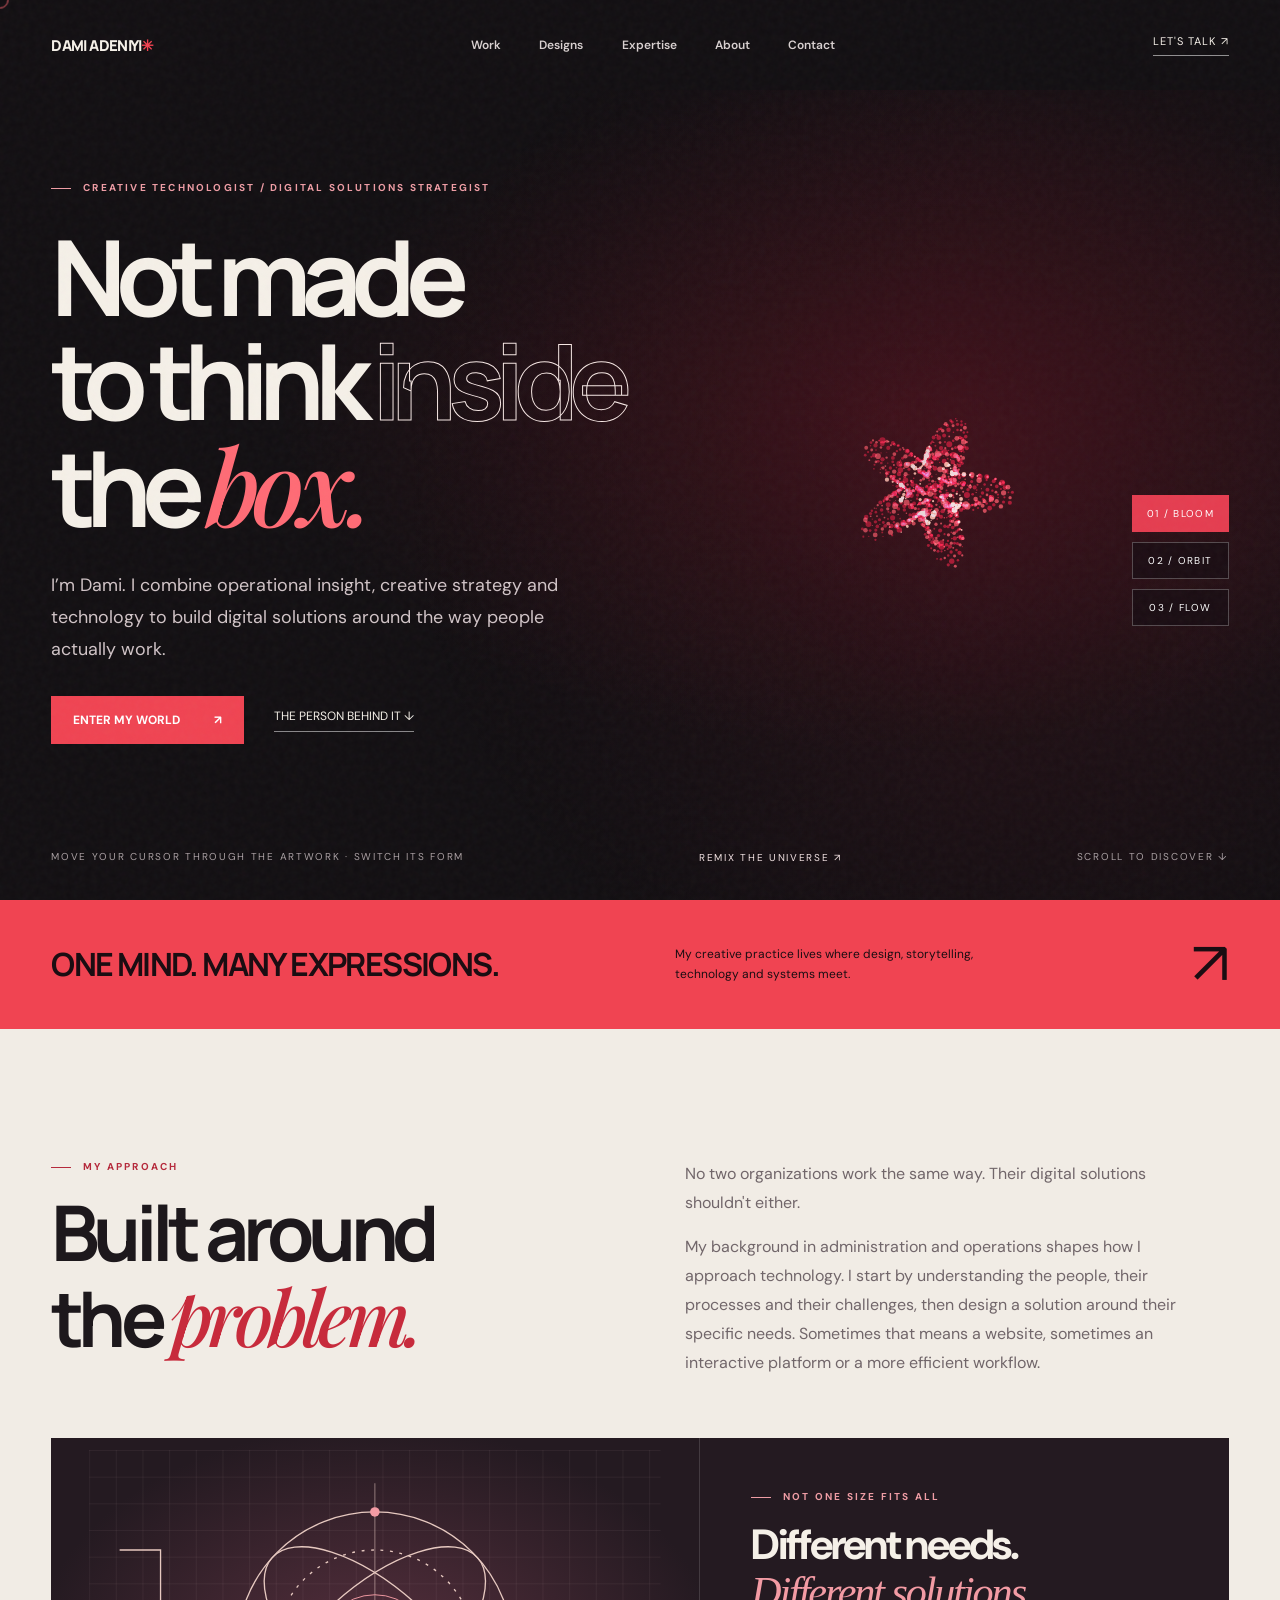
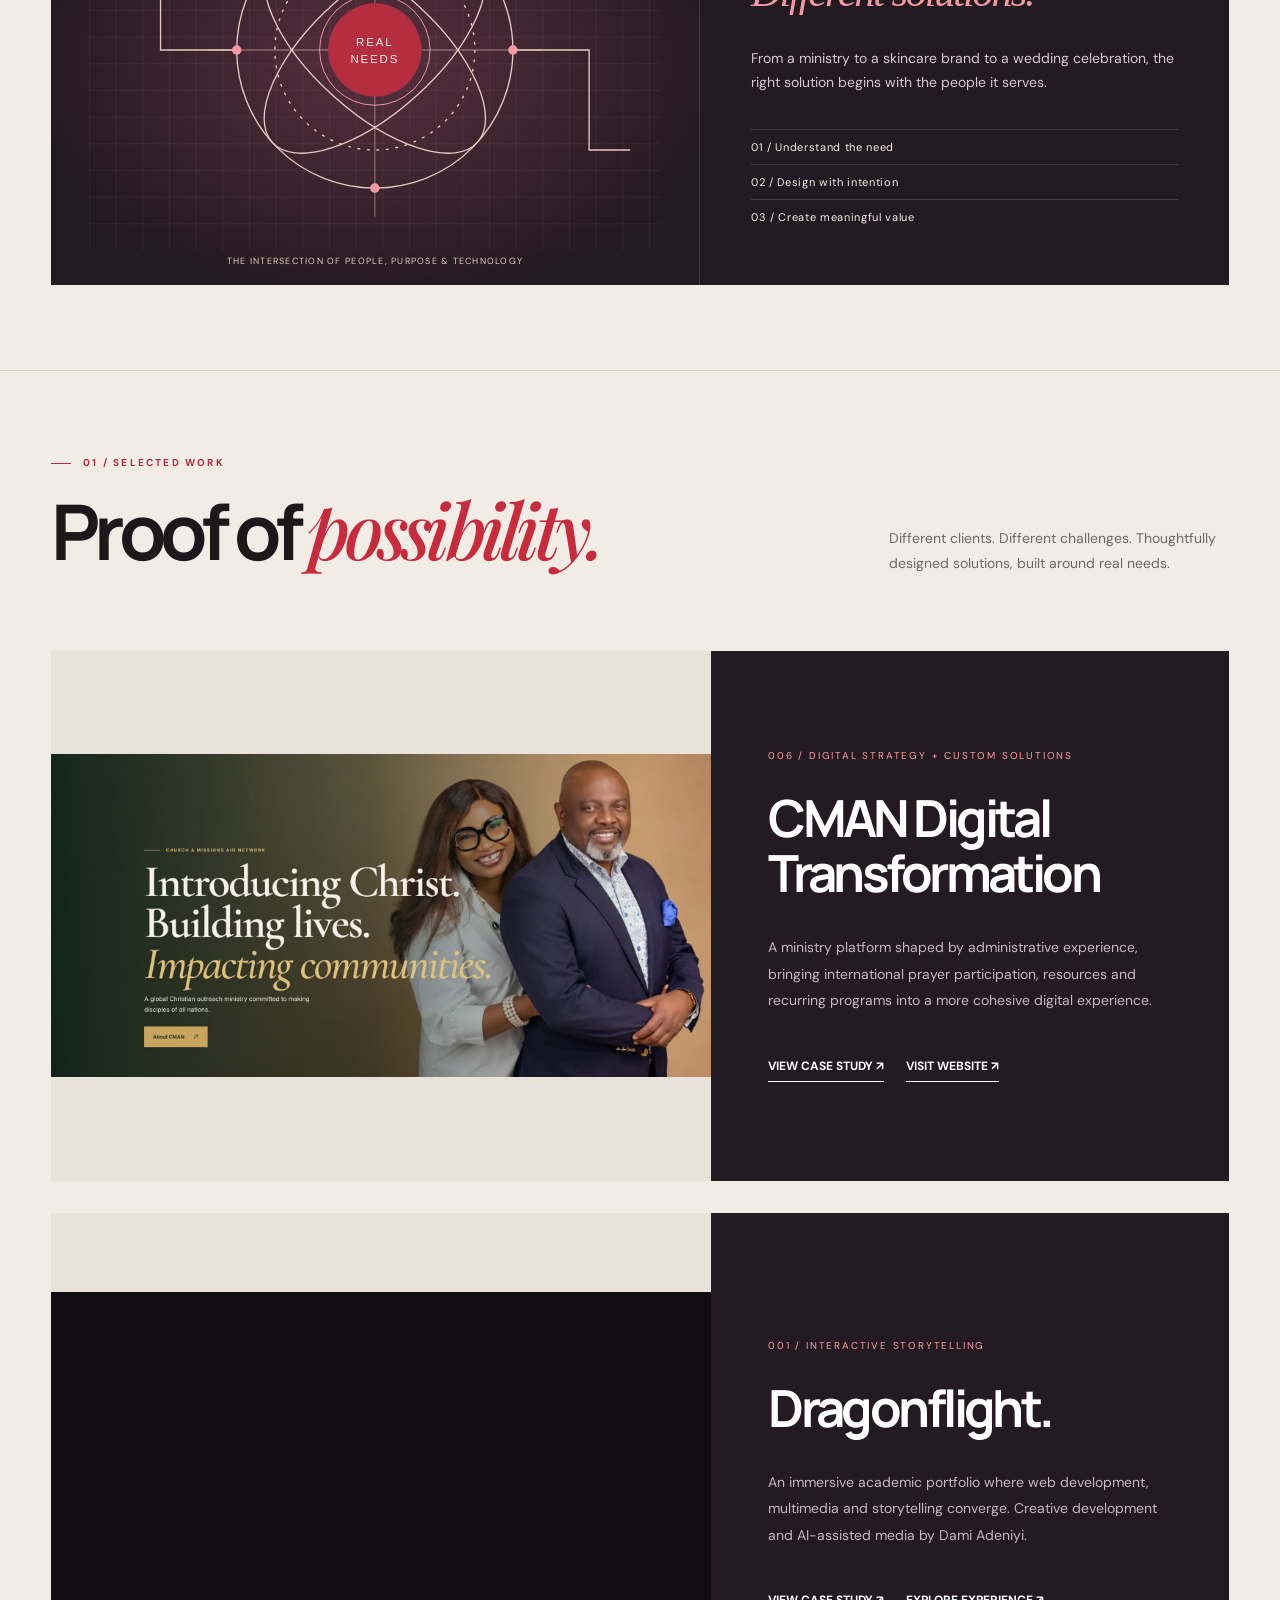
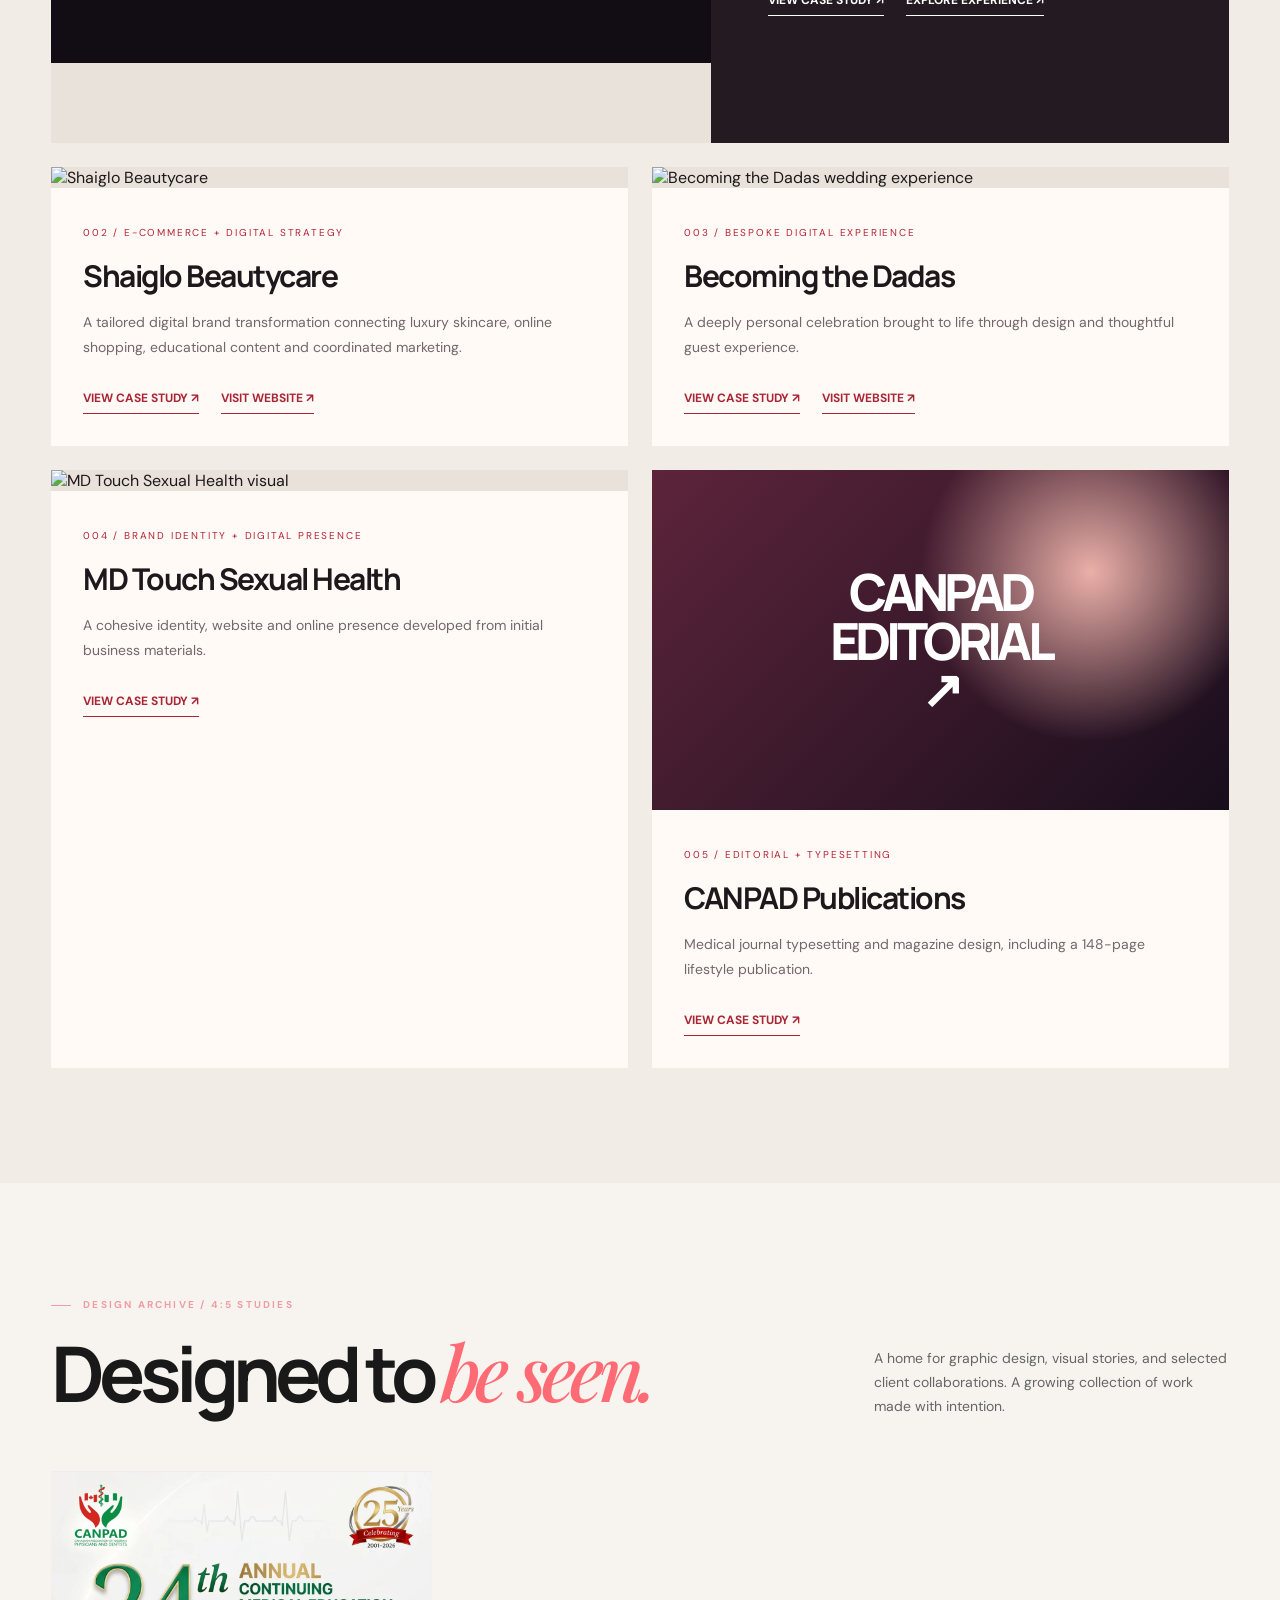
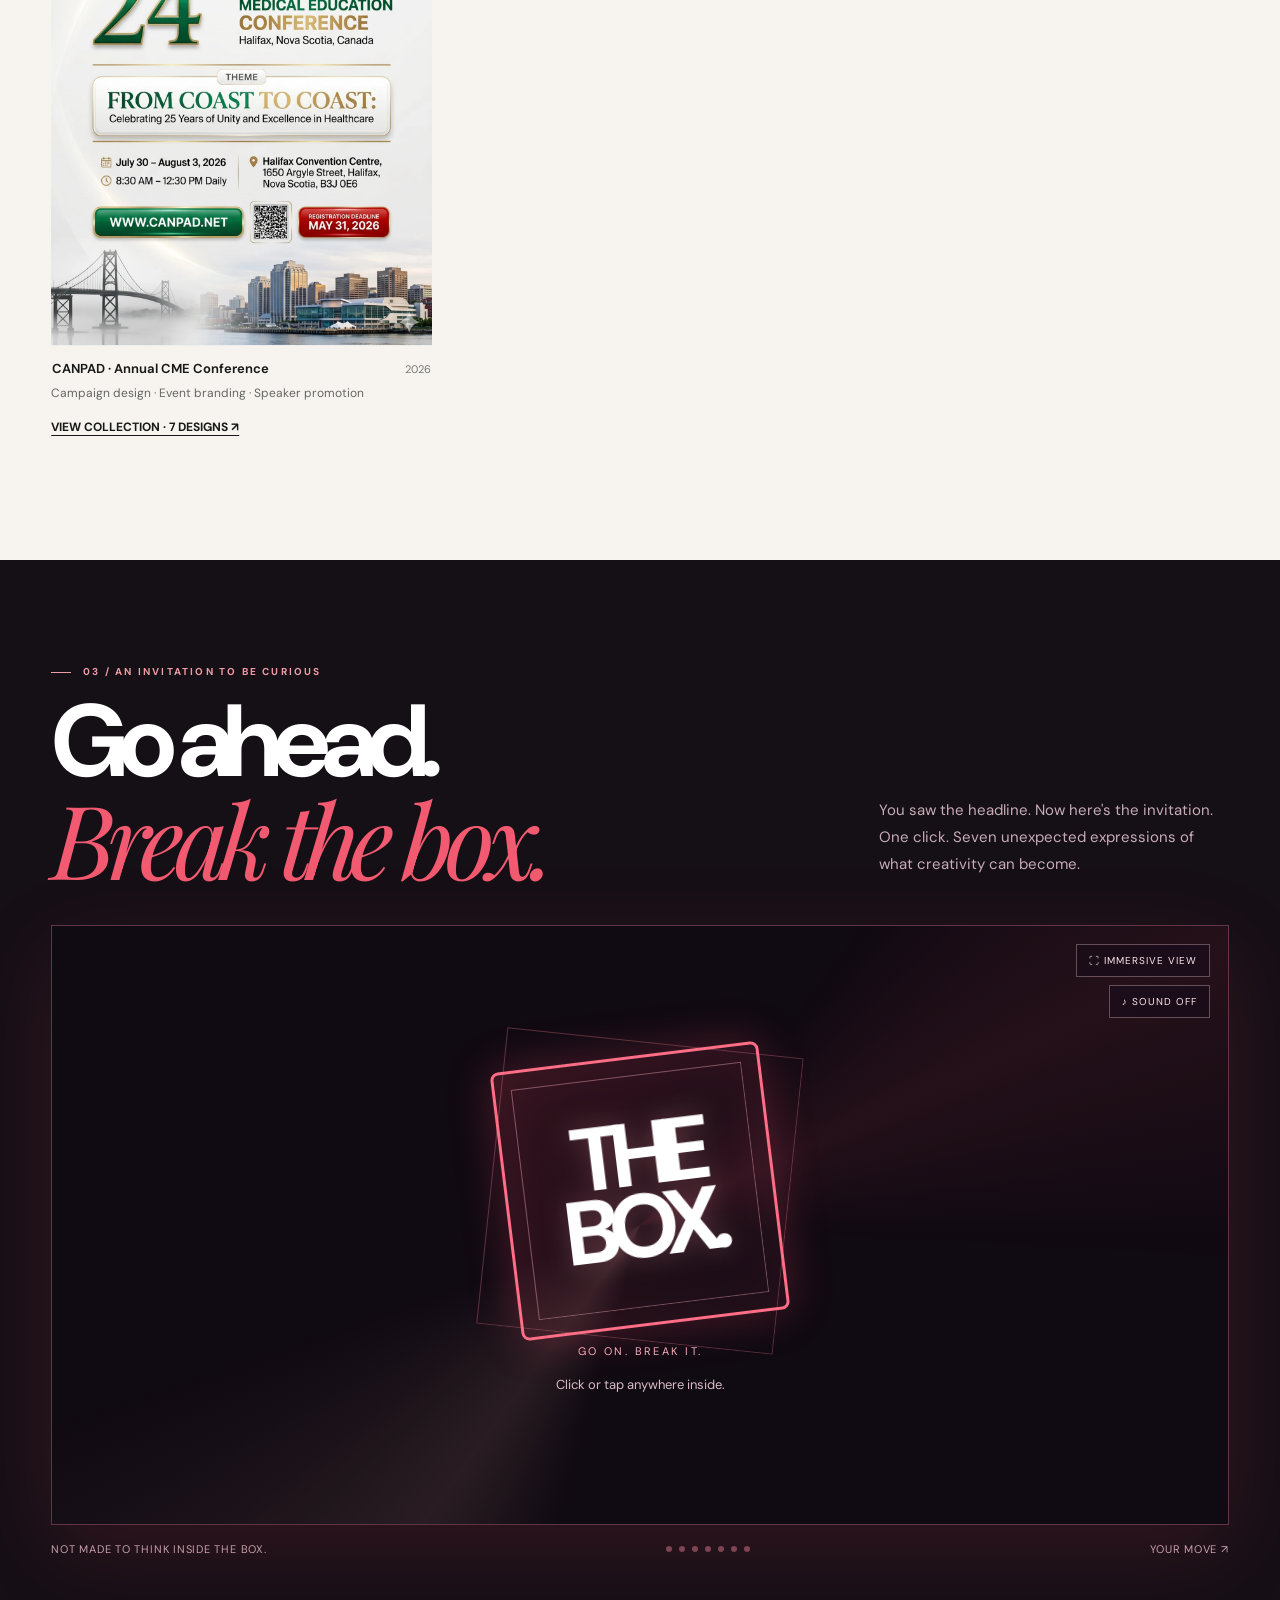
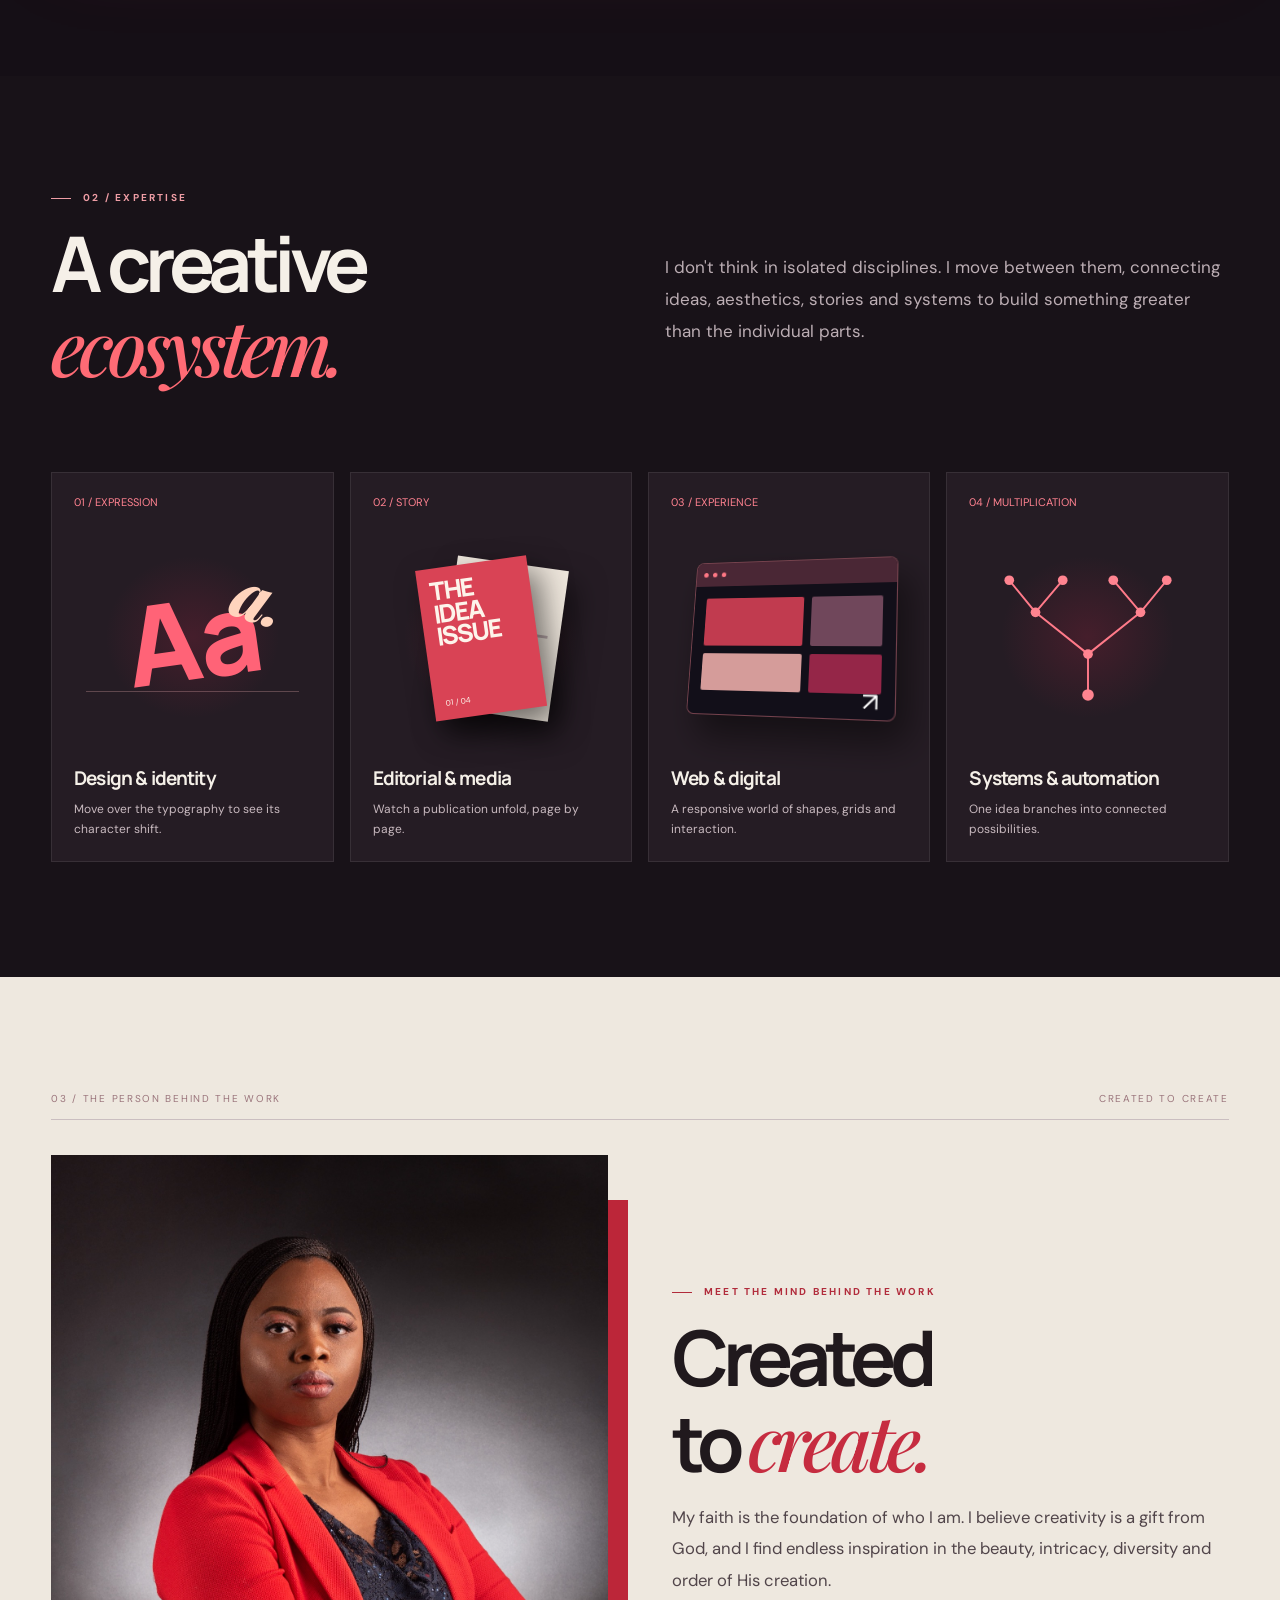
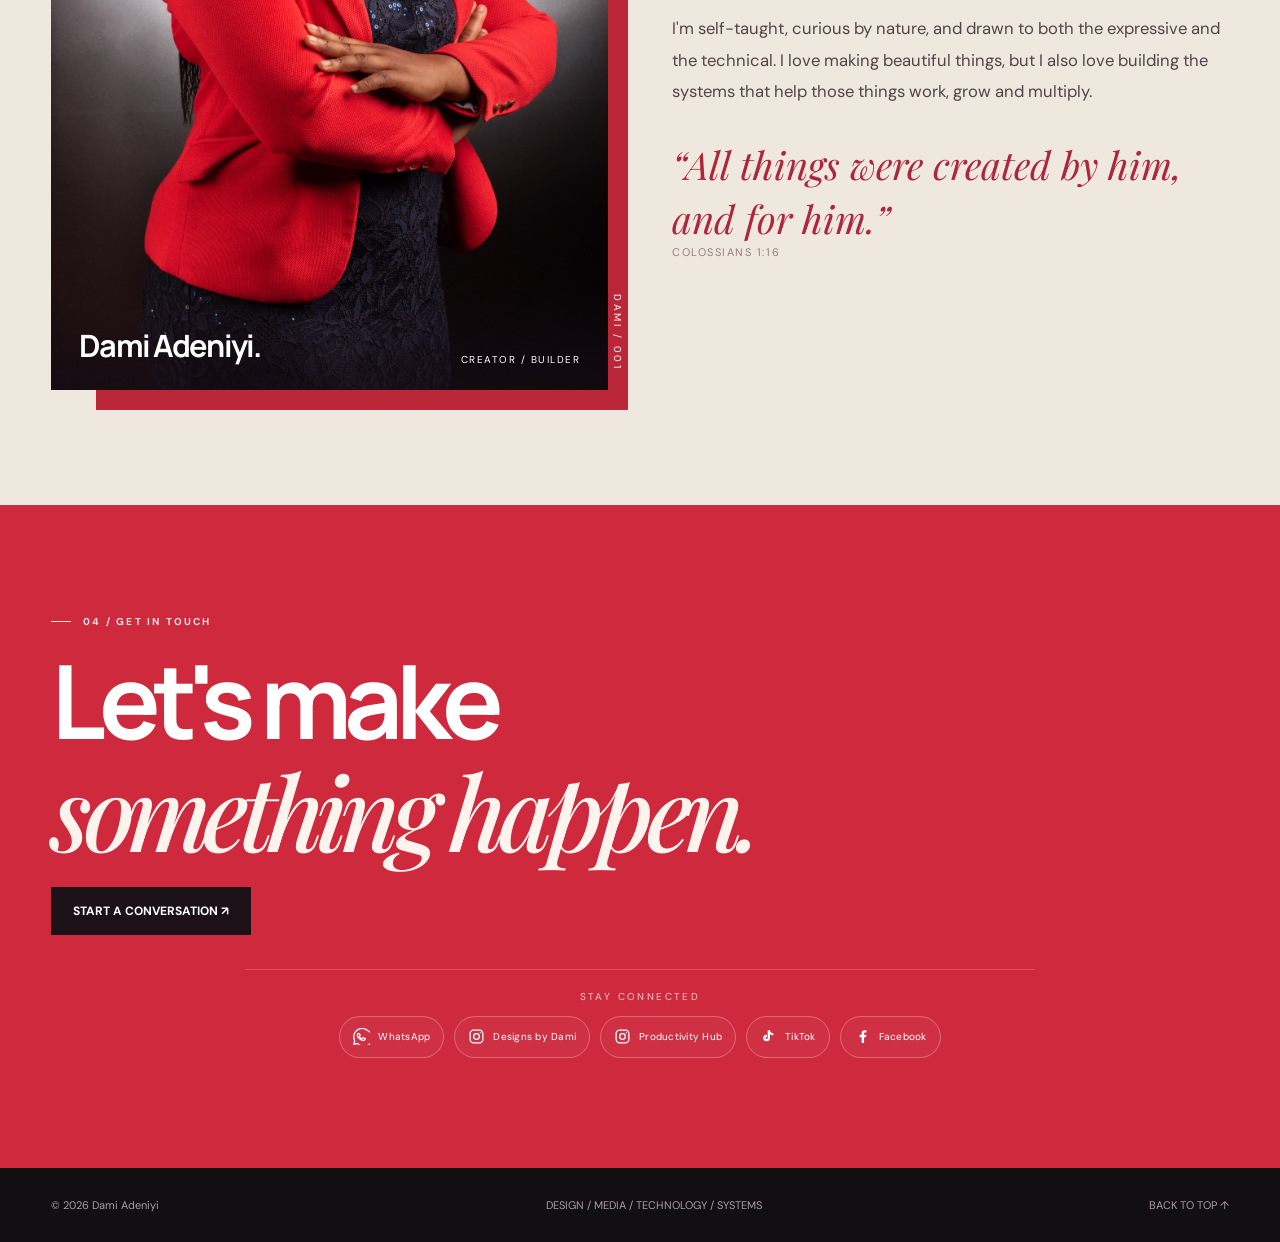
==== index.html @ 8933f0c3 "Add files via upload" ====
<!DOCTYPE html>

<html lang="en"><head><meta charset="utf-8"/><meta content="width=device-width,initial-scale=1" name="viewport"/><meta content="#120f12" name="theme-color"/><title>Dami Adeniyi | Creative Technologist &amp; Digital Solutions Strategist</title><meta content="Custom digital solutions, creative design, web development and workflow automation shaped by operational insight." name="description"/><link href="https://fonts.googleapis.com" rel="preconnect"/><link href="https://fonts.googleapis.com/css2?family=DM+Sans:wght@400;500;600;700&amp;family=Manrope:wght@400;500;600;700;800&amp;family=Playfair+Display:ital,wght@1,500;1,600&amp;display=swap" rel="stylesheet"/><style>
:root{--black:#120f12;--white:#f5f0e8;--red:#f04452;--muted:#bdb0b3}*{box-sizing:border-box}html{scroll-behavior:smooth}body{margin:0;background:var(--black);color:var(--white);font-family:"DM Sans",sans-serif;overflow-x:hidden}a{color:inherit;text-decoration:none}button{font:inherit}a:focus-visible,button:focus-visible{outline:2px solid var(--red);outline-offset:5px}::selection{background:#f04452;color:white}.wrap{width:min(1400px,calc(100% - clamp(38px,8vw,160px)));margin:auto}.noise{position:fixed;inset:0;pointer-events:none;z-index:30;opacity:.09;background-image:url("data:image/svg+xml,%3Csvg viewBox='0 0 180 180' xmlns='http://www.w3.org/2000/svg'%3E%3Cfilter id='n'%3E%3CfeTurbulence type='fractalNoise' baseFrequency='.8' numOctaves='3' stitchTiles='stitch'/%3E%3C/filter%3E%3Crect width='100%25' height='100%25' filter='url(%23n)' opacity='.4'/%3E%3C/svg%3E")}.progress{height:2px;position:fixed;top:0;left:0;background:var(--red);width:0;z-index:80}header{height:90px;display:flex;align-items:center;justify-content:space-between;gap:24px;position:relative;z-index:40}.brand{font-family:Manrope,sans-serif;font-size:15px;font-weight:800;letter-spacing:-.04em}.brand span{color:var(--red)}nav{display:flex;gap:clamp(14px,3vw,46px)}nav a{font-size:12px;font-weight:600;color:#d8d0d0;transition:color .2s}nav a:hover{color:var(--red)}.top-link{font-size:11px;text-transform:uppercase;letter-spacing:.1em;border-bottom:1px solid #fff8;padding-bottom:7px}
.hero{position:relative;min-height:min(880px,calc(100svh - 90px));height:auto;display:flex;align-items:center;isolation:isolate;overflow:hidden}.hero:after{content:"";position:absolute;inset:0;z-index:-1;background:radial-gradient(ellipse at 70% 40%,#b1172d30,transparent 49%),linear-gradient(90deg,#120f12 8%,transparent 75%)}#universe{position:absolute;inset:0;width:100%;height:100%;z-index:-2;touch-action:pan-y}.hero-inner{padding-top:75px;padding-bottom:140px;position:relative;pointer-events:none}.hero-inner a,.hero-inner button{pointer-events:auto}.tiny{font-size:10px;letter-spacing:.22em;text-transform:uppercase;font-weight:700;color:#ef9da5}.tiny:before{content:"";display:inline-block;width:20px;height:1px;background:currentColor;vertical-align:middle;margin-right:12px}.hero h1{font-family:Manrope,sans-serif;font-weight:700;font-size:clamp(60px,8.2vw,142px);line-height:.99;letter-spacing:-.095em;margin:30px 0 30px;max-width:1100px;text-wrap:balance}.hero h1 em,.headline em{font-family:"Playfair Display",Georgia,serif;font-weight:500;color:#ff6b75;letter-spacing:-.075em}.hero h1 .outline{-webkit-text-stroke:1px #f7e8e5;color:transparent}.hero-desc{font-size:clamp(15px,1.4vw,19px);line-height:1.8;color:#d1c4c7;max-width:510px}.hero-actions{display:flex;gap:30px;align-items:center;margin-top:30px}.pill{display:inline-flex;align-items:center;gap:34px;padding:16px 22px;background:var(--red);font-size:12px;font-weight:700;color:white;transition:transform .2s,background .2s}.pill:hover{transform:translateY(-3px);background:#ff5c6b}.quiet{font-size:12px;border-bottom:1px solid #ffffff80;padding-bottom:7px}.hero-meta{position:absolute;bottom:35px;left:0;right:0;display:flex;justify-content:space-between;gap:15px;color:#aaa0a3;font-size:10px;letter-spacing:.17em;text-transform:uppercase}.hero-meta button{color:#f4e4e4;border:0;background:none;font-size:10px;letter-spacing:.17em;cursor:pointer}.hero-meta button:hover{color:var(--red)}
.transition{background:var(--red);color:#1b0d12;padding:32px 0;overflow:hidden}.transition .wrap{display:flex;align-items:center;justify-content:space-between;gap:25px}.transition strong{font-family:Manrope,sans-serif;font-size:clamp(18px,2.6vw,32px);letter-spacing:-.05em}.transition p{font-size:12px;max-width:340px;line-height:1.7}.transition .mark{font-size:60px;line-height:1}
section.content{padding:115px 0}.light{background:#f1ece5;color:#1d181c}.dark{background:#181218}.section-top{display:flex;justify-content:space-between;align-items:end;gap:35px;margin-bottom:60px}.section-top .tiny{color:#b52a3c}.section-top p{max-width:340px;line-height:1.8;font-size:14px;color:#71666a}.headline{font-family:Manrope,sans-serif;font-weight:700;letter-spacing:-.075em;line-height:1.07;font-size:clamp(43px,6vw,84px);margin:18px 0}.light .headline em{color:#c72b3c}
.feature{display:grid;grid-template-columns:1.12fr .88fr;min-height:530px;background:#241a21;color:#fff;overflow:hidden}.feature-img{min-height:420px;position:relative;overflow:hidden;background:linear-gradient(135deg,#201a26,#66374e)}.feature-img img{width:100%;height:100%;object-fit:cover;display:block;transition:transform .7s}.feature:hover img,.tile:hover img{transform:scale(1.05)}.feature-body{padding:clamp(28px,4.5vw,72px);display:flex;flex-direction:column;justify-content:center}.index{font-size:10px;letter-spacing:.18em;color:#ff9ca6}.feature h3{font-family:Manrope,sans-serif;font-size:clamp(36px,4vw,65px);line-height:1.07;letter-spacing:-.07em;margin:28px 0 20px}.feature p{line-height:1.9;color:#c7b8c0;font-size:14px}.feature a,.tile a{display:inline-block;margin-top:30px;font-size:12px;font-weight:700;border-bottom:1px solid currentColor;padding-bottom:7px;align-self:flex-start}.tiles{display:grid;grid-template-columns:repeat(2,1fr);gap:24px;margin-top:24px}.tile{background:#fffaf5;overflow:hidden}.tile .thumb{height:340px;overflow:hidden;background:#42232d}.tile img{width:100%;height:100%;object-fit:cover;display:block;transition:transform .7s}.tile-body{padding:32px}.tile .index{color:#b52338}.tile h3{font-family:Manrope,sans-serif;font-size:30px;letter-spacing:-.05em;margin:14px 0}.tile p{color:#74676a;line-height:1.8;font-size:14px}.tile a{color:#a92637}.editorial-thumb{height:100%;background:radial-gradient(circle at 76% 30%,#eab0a8,transparent 34%),linear-gradient(135deg,#5d243b,#180e1c);display:grid;place-items:center;color:#fff}.editorial-thumb span{font-family:Manrope,sans-serif;font-size:clamp(30px,4vw,62px);letter-spacing:-.09em;font-weight:800;line-height:.95;text-align:center}.tile .thumb .editorial-thumb{height:100%}
.expertise-intro{display:grid;grid-template-columns:1fr 1fr;gap:50px;align-items:center}.expertise-intro p{color:#bcaeb4;font-size:17px;line-height:1.9}.systems-board{margin-top:65px;display:grid;grid-template-columns:repeat(4,1fr);gap:12px}.system-card{background:#251c24;border:1px solid #ffffff15;min-height:260px;padding:24px;display:flex;flex-direction:column;justify-content:space-between;position:relative;overflow:hidden;transition:background .3s,transform .3s}.system-card:hover{background:#6d2636;transform:translateY(-8px)}.system-card .num{color:#ff8290;font-size:11px}.system-card .glyph{font-family:Manrope,sans-serif;font-size:60px;font-weight:700;color:#f15b6b;line-height:1}.system-card h3{font-family:Manrope,sans-serif;font-size:20px;letter-spacing:-.045em;margin:0 0 8px}.system-card p{font-size:12px;color:#d4c5ca;line-height:1.7;margin:0}
.about{background:#efe9e0;color:#1e171b}.about-layout{display:grid;grid-template-columns:.85fr 1.15fr;gap:10%;align-items:start}.about .tiny{color:#b12b3b}.about-copy p{font-size:clamp(16px,1.6vw,21px);line-height:1.85;color:#51454a}.about-quote{font-family:"Playfair Display",Georgia,serif;font-size:clamp(24px,3vw,42px);font-style:italic;line-height:1.4;color:#ae2639;margin-top:40px}.scripture{font-size:11px;color:#8a777a;letter-spacing:.14em;text-transform:uppercase}
.contact{background:#ce293d;color:white;padding:110px 0}.contact .headline{font-size:clamp(55px,8vw,120px)}.contact .headline em{color:#fff4ed}.contact .pill{background:#1b1116}.contact .pill:hover{background:#403038}footer{display:flex;justify-content:space-between;gap:20px;padding:30px 0;font-size:11px;color:#aa9da2}
.reveal{opacity:0;transform:translateY(35px);transition:opacity .8s,transform .8s}.reveal.on{opacity:1;transform:none}.cursor{position:fixed;width:17px;height:17px;border:1px solid #ff7380;border-radius:50%;pointer-events:none;z-index:99;transform:translate(-50%,-50%);transition:width .2s,height .2s,background .2s;mix-blend-mode:difference}.cursor.big{width:52px;height:52px;background:#fff3}.mode{position:absolute;right:4vw;top:50%;z-index:5;display:flex;flex-direction:column;gap:10px}.mode button{border:1px solid #ffffff40;background:#150d13aa;color:#fff;padding:11px 14px;font-size:10px;letter-spacing:.13em;text-transform:uppercase;cursor:pointer;transition:background .2s}.mode button[aria-pressed=true]{background:#e53d50;border-color:#e53d50}.mode button:hover{background:#8e2838}
@media(max-width:980px){.hero h1{font-size:clamp(57px,9vw,100px)}.feature{grid-template-columns:1fr}.feature-img{height:430px}.systems-board{grid-template-columns:repeat(2,1fr)}.mode{top:auto;bottom:85px;right:4vw;flex-direction:row}.hero-inner{padding-bottom:175px}}@media(max-width:650px){header{height:auto;min-height:80px;flex-wrap:wrap;padding-top:20px;padding-bottom:15px}nav{order:3;width:100%;justify-content:space-between}.top-link{font-size:10px}.hero{min-height:760px}.hero-inner{padding-top:45px;padding-bottom:210px}.hero h1{font-size:clamp(54px,11.6vw,80px)}.hero-desc{font-size:15px}.mode{bottom:105px;left:6%;right:auto}.hero-meta{font-size:9px}.hero-meta span:last-child{display:none}.transition .wrap{align-items:start}.transition .mark{display:none}section.content{padding:75px 0}.section-top{display:block}.tiles,.expertise-intro,.about-layout{grid-template-columns:1fr}.tile .thumb{height:260px}.systems-board{grid-template-columns:1fr 1fr}.system-card{min-height:245px;padding:17px}.system-card h3{font-size:17px}.contact{padding:80px 0}footer{flex-direction:column}}
@media(prefers-reduced-motion:reduce){html{scroll-behavior:auto}.reveal{opacity:1;transform:none}*,*:before,*:after{animation:none!important;transition:none!important}.cursor{display:none}}

/* Concept 05: quiet editorial portrait, not a competing animation */
.about{background:#eee8df;color:#20191d;overflow:hidden}.about-layout{grid-template-columns:1fr 1fr;gap:clamp(35px,6vw,100px);align-items:center}.about .headline{font-size:clamp(50px,6vw,90px)}.about .headline em{color:#c62c40}.about-copy p{font-size:clamp(15px,1.3vw,18px);line-height:1.9}.about-copy{padding:20px 0}.portrait-frame{position:relative;min-height:610px;display:flex;align-items:stretch;isolation:isolate}.portrait-frame:before{content:'';position:absolute;inset:45px -20px -20px 45px;background:#bc2639;z-index:-1}.portrait-frame:after{content:'DAMI / 001';position:absolute;right:-16px;bottom:20px;writing-mode:vertical-rl;font-size:10px;letter-spacing:.25em;color:#fff}.portrait-frame img{display:block;width:100%;height:610px;object-fit:cover;object-position:center 22%;filter:contrast(1.02)}.portrait-caption{position:absolute;bottom:0;left:0;right:0;padding:32px 28px 24px;color:white;background:linear-gradient(transparent,#170c15b8);display:flex;justify-content:space-between;gap:20px;align-items:end}.portrait-caption strong{font-family:Manrope,sans-serif;font-size:clamp(20px,2.4vw,32px);letter-spacing:-.06em}.portrait-caption span{font-size:10px;letter-spacing:.15em;text-transform:uppercase}.about-editorial{display:grid;grid-template-columns:1fr 1fr;gap:clamp(30px,5vw,90px);align-items:center}.about .scripture{font-size:11px;color:#947d80;letter-spacing:.14em;text-transform:uppercase}.about-quote{margin-top:30px}.about-topline{display:flex;justify-content:space-between;border-bottom:1px solid #cabec0;padding-bottom:14px;margin-bottom:35px;font-size:10px;letter-spacing:.17em;color:#9a747b;text-transform:uppercase}
@media(max-width:900px){.about-editorial{grid-template-columns:1fr 1fr;gap:35px}.portrait-frame,.portrait-frame img{min-height:500px;height:500px}}@media(max-width:680px){.about-editorial{grid-template-columns:1fr}.portrait-frame{min-height:0;height:auto;margin-right:15px}.portrait-frame img{height:auto;max-height:650px;object-fit:contain}.portrait-frame:before{inset:30px -15px -15px 30px}.about-copy{padding-top:25px}.about-topline{margin-bottom:20px}}

/* V6: artwork should always be displayed in full, never cropped */
.feature-img,.tile .thumb{height:auto;min-height:0;overflow:hidden;display:flex;align-items:center;justify-content:center;background:#e9e2da}
.feature-img img,.tile img{width:100%;height:auto;max-height:none;object-fit:contain;display:block;transform:none!important}
.feature-img img{align-self:center}
.tile .thumb .editorial-thumb{min-height:340px;width:100%}
.portrait-frame,.portrait-frame img{height:auto!important;min-height:0!important;max-height:none!important}
.portrait-frame img{width:100%;height:auto!important;object-fit:contain!important;display:block}
.creative-lab{gap:16px}.lab-card{min-height:390px;padding:22px;background:#251c24;cursor:crosshair;overflow:hidden;transform-style:preserve-3d}.lab-card:hover,.lab-card:focus-visible{background:#38212d;transform:translateY(-7px)}.lab-card .num{position:relative;z-index:2}.lab-card h3{font-size:19px}.lab-card p{color:#c8b9bf}.lab-stage{height:220px;width:100%;position:relative;display:grid;place-items:center;perspective:600px;isolation:isolate}.lab-stage:after{content:'';position:absolute;inset:10%;background:radial-gradient(ellipse,#c5264933,transparent 65%);z-index:-1}
.type-stage{font-family:Manrope,sans-serif;font-weight:800;letter-spacing:-.13em}.type-one{font-size:110px;color:#ff6377;transform:rotate(-8deg);transition:transform .7s cubic-bezier(.2,.9,.2,1),font-weight .5s,color .5s}.type-two{font-family:'Playfair Display',serif;font-style:italic;font-size:65px;position:absolute;right:10%;top:12%;color:#ffd4bd;transform:rotate(20deg);transition:transform .7s}.type-guide{position:absolute;width:90%;border-top:1px solid #ffbdc044;bottom:25%}.lab-card:hover .type-one,.lab-card:focus-visible .type-one{transform:rotate(8deg) translate(-12px,-12px) scale(1.12);color:#ffd0d5}.lab-card:hover .type-two,.lab-card:focus-visible .type-two{transform:rotate(-24deg) translate(10px,25px)}
.editorial-stage{transform-style:preserve-3d}.magazine-cover,.magazine-page{position:absolute;width:112px;height:152px;padding:12px;box-shadow:9px 15px 30px #0008;transition:transform .85s cubic-bezier(.18,.8,.2,1)}.magazine-cover{background:#d94355;color:#fdf4eb;z-index:2;transform:rotate(-8deg) translateX(-10px);display:flex;flex-direction:column;justify-content:space-between}.magazine-cover span{font-family:Manrope;font-size:25px;line-height:.9;font-weight:800;letter-spacing:-.07em}.magazine-cover small{font-size:8px}.magazine-page{background:#eee6dc;color:#38262b;transform:rotate(8deg) translateX(12px)}.magazine-page span{font-size:10px;font-weight:800}.magazine-page i{display:block;height:3px;background:#b9a7a9;margin-top:13px}.magazine-page i:nth-child(3){width:70%}.magazine-page i:nth-child(4){width:85%}.lab-card:hover .magazine-cover,.lab-card:focus-visible .magazine-cover{transform:rotate(-20deg) translateX(-48px) rotateY(-12deg)}.lab-card:hover .magazine-page,.lab-card:focus-visible .magazine-page{transform:rotate(16deg) translateX(55px) rotateY(8deg)}
.web-window{width:90%;height:160px;border:1px solid #ff89936b;border-radius:8px;overflow:hidden;background:#120f19;transform:rotateY(-16deg) rotateX(10deg);box-shadow:12px 20px 35px #0007;transition:transform .8s}.web-bar{height:25px;background:#4a2735;display:flex;align-items:center;gap:5px;padding:8px}.web-bar b{width:5px;height:5px;background:#ff7885;border-radius:50%}.web-grid{display:grid;grid-template-columns:1.5fr 1fr;grid-template-rows:50px 38px;gap:8px;padding:13px}.web-grid span{background:#e04459;border-radius:2px;opacity:.85;transition:background .5s,transform .6s}.web-grid span:nth-child(2){background:#805267}.web-grid span:nth-child(3){background:#f7b5b1}.web-grid span:nth-child(4){background:#ac2b50}.web-pointer{position:absolute;right:15px;bottom:0;color:white;font-size:25px;transition:transform .7s}.lab-card:hover .web-window,.lab-card:focus-visible .web-window{transform:rotateY(8deg) rotateX(-5deg) scale(1.08)}.lab-card:hover .web-grid span:nth-child(1){transform:scale(.92);background:#ff8390}.lab-card:hover .web-pointer{transform:translate(-38px,-35px)}
.systems-stage svg{width:100%;max-width:230px;overflow:visible;transform:scale(.93);transition:transform .8s}.systems-stage path{stroke-dasharray:260;stroke-dashoffset:0;transition:stroke-dashoffset 1s}.systems-stage circle{transform-box:fill-box;transform-origin:center;animation:node-pulse 3s ease-in-out infinite alternate}.systems-stage circle:nth-of-type(2n){animation-delay:-1.4s}.lab-card:hover .systems-stage svg,.lab-card:focus-visible .systems-stage svg{transform:scale(1.12) translateY(-5px)}.lab-card:hover .systems-stage path{stroke-dashoffset:60}@keyframes node-pulse{to{transform:scale(1.6);opacity:.5}}
@media(max-width:980px){.feature-img{height:auto}.tile .thumb{height:auto}.lab-card{min-height:365px}}
@media(max-width:650px){.creative-lab{grid-template-columns:1fr 1fr;gap:10px}.lab-card{padding:14px;min-height:345px}.lab-stage{height:170px}.lab-card h3{font-size:16px}.lab-card p{font-size:11px}.type-one{font-size:78px}.type-two{font-size:46px}.magazine-cover,.magazine-page{width:80px;height:120px}.magazine-cover span{font-size:19px}.web-window{height:130px}.web-grid{grid-template-rows:36px 28px}}
@media(prefers-reduced-motion:reduce){.systems-stage circle{animation:none!important}}

/* CONCEPT 11 / BREAK THE BOX */
.break-section{background:#150f16;color:#fff;padding:105px 0 120px;overflow:hidden}
.break-intro{display:flex;justify-content:space-between;align-items:end;gap:35px;margin-bottom:32px}
.break-intro h2{font-size:clamp(55px,8vw,120px);letter-spacing:-.09em;line-height:.94;margin:15px 0 0}
.break-intro h2 em{font-family:"Playfair Display",Georgia,serif;font-weight:400;color:#f15a70}
.break-intro p{max-width:350px;color:#c8acb6;line-height:1.8;font-size:14px}
.break-play{position:relative;height:min(70vw,600px);min-height:440px;overflow:hidden;border:1px solid #623448;background:radial-gradient(ellipse at 50% 52%,#4c1e32 0%,#24131e 40%,#130e16 85%);isolation:isolate;cursor:pointer;touch-action:manipulation}
.break-play:before{content:"";position:absolute;inset:0;background-image:radial-gradient(#f5a6b54f .8px,transparent .8px);background-size:24px 24px;opacity:.35;pointer-events:none}
.break-play canvas{position:absolute;inset:0;width:100%;height:100%;pointer-events:none;z-index:4}
.break-start{position:absolute;inset:0;z-index:3;display:flex;align-items:center;justify-content:center;flex-direction:column;gap:18px;transition:opacity .5s,transform .5s}
.break-box{width:min(42vw,270px);height:min(42vw,270px);border:3px solid #ff6e86;display:grid;place-items:center;position:relative;transform:rotate(-7deg);box-shadow:0 0 45px #f64b6b44,inset 0 0 60px #f64b6b16;animation:box-breathe 3.5s ease-in-out infinite}
.break-box:after{content:"";position:absolute;inset:-17px;border:1px solid #f57e9450;transform:rotate(13deg)}
.break-box strong{font-size:clamp(45px,7vw,100px);font-weight:800;letter-spacing:-.11em;line-height:.8;text-align:center}
.break-start .prompt{font-size:11px;letter-spacing:.22em;color:#f9b0bf}
.break-start .hint{font-size:13px;color:#d8bdc6}
.break-start.hidden{opacity:0;transform:scale(1.15);pointer-events:none}
.break-world{position:absolute;inset:0;z-index:2;display:grid;place-items:center;opacity:0;pointer-events:none;transition:opacity .65s}
.break-world.visible{opacity:1;pointer-events:auto}
.break-world .world-inner{width:100%;height:100%;position:relative;display:grid;place-items:center;overflow:hidden}
.world-visual{position:absolute;inset:0;display:grid;place-items:center;overflow:hidden}
.world-copy{position:relative;z-index:2;text-align:center;max-width:660px;padding:24px;text-shadow:0 3px 25px #100912a8}
.world-copy .micro{font-size:11px;letter-spacing:.24em;color:#ffd2d9;font-weight:700}
.world-copy h3{font-size:clamp(48px,8vw,110px);line-height:.9;letter-spacing:-.085em;margin:22px 0}
.world-copy h3 em{font-family:"Playfair Display",serif;font-weight:400;color:#ffc3b8}
.world-copy p{max-width:450px;margin:0 auto;color:#f6e2e5;font-size:14px;line-height:1.8}
.world-number{position:absolute;left:25px;top:24px;font-size:11px;letter-spacing:.16em;color:#f2adbb;z-index:3}
.world-next{position:absolute;bottom:25px;right:25px;z-index:6;background:#f04452;color:white;border:0;padding:15px 22px;font:inherit;font-size:11px;letter-spacing:.1em;cursor:pointer;box-shadow:0 8px 35px #1a091480}
.world-next:hover{background:#ff667a}
.world-back{position:absolute;bottom:25px;left:25px;z-index:6;background:transparent;color:#f5bec9;border:1px solid #ed9eac70;padding:14px 18px;font:inherit;font-size:11px;cursor:pointer}
.break-status{display:flex;justify-content:space-between;align-items:center;gap:16px;margin-top:17px;color:#c6a5b0;font-size:11px;letter-spacing:.07em}
.break-dots{display:flex;gap:7px}.break-dots i{width:6px;height:6px;border-radius:50%;background:#754554;transition:.3s}.break-dots i.on{background:#ff617a;box-shadow:0 0 10px #ff617a}
.visual-brand{background:radial-gradient(circle at 50% 45%,#a6264c,#4a1b36 52%,#1a1019)}
.visual-brand:before{content:"✳";position:absolute;font-size:clamp(290px,47vw,660px);line-height:1;color:#ef5d7b55;animation:world-rotate 18s linear infinite}
.visual-web{background:radial-gradient(ellipse at center,#38305b,#181320 72%)}
.visual-web:before,.visual-web:after{content:"";position:absolute;width:75%;height:65%;border:1px solid #d2b1f5a8;border-radius:12px;transform:perspective(800px) rotateY(-25deg) rotateX(15deg);box-shadow:0 0 0 30px #b6a3eb12,0 0 0 65px #b6a3eb09;animation:float-web 5s ease-in-out infinite}
.visual-web:after{width:55%;height:47%;transform:perspective(800px) rotateY(25deg) rotateX(-15deg);border-color:#f681a8aa;animation-delay:-2s}
.visual-editorial{background:#c7384d}
.visual-editorial:before{content:"Aa";position:absolute;font-family:Georgia,serif;font-style:italic;font-size:clamp(320px,55vw,760px);line-height:1;color:#ffd9c63b;transform:rotate(-18deg)}
.visual-media{background:radial-gradient(circle at center,#a23c69,#3b1939 55%,#170e20)}
.visual-media:before{content:"";position:absolute;width:360px;height:360px;border-radius:50%;border:65px solid #f3a1a04d;box-shadow:0 0 0 65px #f9c6ae22,0 0 0 145px #ef557322;animation:world-pulse 4s ease-in-out infinite}
.visual-social{background:radial-gradient(circle at center,#9b324f,#2c1426)}
.visual-social:before{content:"♡";position:absolute;font-size:clamp(320px,60vw,750px);line-height:1;color:#ff8ba744;transform:rotate(-15deg);animation:world-pulse 3s ease-in-out infinite}
.visual-ai{background:radial-gradient(circle at center,#452b65,#1a1227 70%)}
.visual-ai:before{content:"✳";position:absolute;font-size:clamp(350px,60vw,750px);line-height:1;color:#b08ef040;animation:world-rotate 14s linear infinite}
.visual-systems{background:radial-gradient(circle at center,#3b4a4c,#172025 75%)}
.visual-systems:before{content:"↗";position:absolute;font-size:clamp(350px,60vw,750px);line-height:1;color:#8ee3d82b;transform:rotate(-10deg)}
@keyframes box-breathe{50%{transform:rotate(7deg) scale(1.06);box-shadow:0 0 85px #f64b6b77,inset 0 0 60px #f64b6b30}}
@keyframes world-rotate{to{transform:rotate(360deg)}}@keyframes world-pulse{50%{transform:scale(1.2)}}@keyframes float-web{50%{translate:0 -25px}}
@media(max-width:750px){.break-intro{display:block}.break-intro p{margin-top:20px}.break-play{height:540px}.break-box{width:220px;height:220px}.world-copy h3{font-size:clamp(48px,12vw,85px)}.world-next{bottom:15px;right:15px}.world-back{bottom:15px;left:15px}}
@media(prefers-reduced-motion:reduce){.break-box,.visual-brand:before,.visual-media:before,.visual-social:before,.visual-ai:before,.visual-web:before,.visual-web:after{animation:none!important}}

/* CONCEPT 12: richer, art-directed worlds, no generic starbursts */
.visual-brand:before,.visual-ai:before{content:none!important}
.world-visual{perspective:900px}
.world-visual .art{position:absolute;inset:0;pointer-events:none;overflow:hidden}
.art .brand-monogram{position:absolute;left:50%;top:48%;transform:translate(-50%,-50%) rotate(-12deg);font-family:Georgia,serif;font-style:italic;font-size:clamp(340px,52vw,740px);line-height:1;color:#ffb1ad30;letter-spacing:-.18em;text-shadow:16px 18px 0 #ff547320;animation:monogram-float 7s ease-in-out infinite}
.art .brand-ring{position:absolute;left:50%;top:50%;width:min(65vw,540px);aspect-ratio:1;border:2px solid #ff9baf69;border-radius:50%;transform:translate(-50%,-50%) rotate(-20deg);box-shadow:0 0 0 22px #ffb6c014,0 0 0 70px #ffb6c00d}
.art .brand-sweep{position:absolute;width:130%;height:140px;background:linear-gradient(90deg,transparent,#ffb1b044,transparent);left:-15%;top:43%;transform:rotate(-29deg);filter:blur(18px)}
.art .brand-pill{position:absolute;padding:9px 14px;border:1px solid #ffb3be99;border-radius:50px;color:#ffe1e2;font-size:10px;letter-spacing:.15em;backdrop-filter:blur(9px);background:#8b1f4050}
.art .brand-pill.one{top:18%;left:15%;transform:rotate(-12deg)}.art .brand-pill.two{bottom:18%;right:13%;transform:rotate(10deg)}
.art .ai-core{position:absolute;width:175px;height:175px;left:50%;top:50%;transform:translate(-50%,-50%);border-radius:45% 55% 65% 35% / 55% 40% 60% 45%;background:radial-gradient(circle at 35% 30%,#ffd5d9,#e18ab8 25%,#9c5caa 60%,#4d286d);box-shadow:0 0 55px #c987e47d,0 0 120px #9e62c24d;animation:ai-morph 6s ease-in-out infinite}
.art .ai-orbit{position:absolute;left:50%;top:50%;width:min(75vw,580px);height:min(45vw,350px);border:1px solid #d6a1ed78;border-radius:50%;transform:translate(-50%,-50%) rotate(-28deg)}
.art .ai-orbit.two{transform:translate(-50%,-50%) rotate(42deg);border-color:#ffa2ca77}
.art .ai-node{position:absolute;width:14px;height:14px;border-radius:50%;background:#ffd3d7;box-shadow:0 0 18px #ffd3d7}
.art .ai-node.one{top:23%;left:27%}.art .ai-node.two{top:67%;right:23%;background:#c6a7ff}.art .ai-node.three{top:23%;right:29%;width:8px;height:8px}
.art .ai-line{position:absolute;width:1px;height:50%;left:50%;top:0;background:linear-gradient(transparent,#f0b4ff33,transparent);transform:rotate(45deg);transform-origin:bottom}
.art .media-disc{position:absolute;left:50%;top:50%;width:380px;height:380px;border-radius:50%;transform:translate(-50%,-50%);background:conic-gradient(from 40deg,#ffc4b8,#e76a87,#773b9a,#e67b9a,#ffc4b8);filter:blur(1px);box-shadow:0 0 0 25px #ffc5c122,0 0 0 80px #f9a4b114;animation:media-rotate 12s linear infinite}
.art .media-disc:after{content:"";position:absolute;inset:30%;border-radius:50%;background:#3d1b3c;box-shadow:inset 0 0 25px #ffa1c688}
.art .social-heart{position:absolute;font-family:Georgia,serif;color:#ffd3db;line-height:1;text-shadow:0 12px 35px #470f24}
.art .social-heart.main{font-size:clamp(300px,48vw,590px);left:50%;top:46%;transform:translate(-50%,-50%) rotate(-12deg);opacity:.28;animation:heart-beat 3.5s ease-in-out infinite}
.art .social-heart.small{font-size:95px;top:18%;right:17%;opacity:.35;transform:rotate(18deg);animation:heart-beat 4s ease-in-out infinite}
.art .social-heart.tiny{font-size:48px;bottom:16%;left:17%;opacity:.5;transform:rotate(-20deg)}
.art .editorial-line{position:absolute;top:8%;bottom:8%;left:17%;border-left:1px solid #ffe6d559;transform:rotate(-14deg)}
.art .editorial-line.two{left:78%;transform:rotate(14deg)}
.art .system-rail{position:absolute;inset:15%;border:1px solid #a2e3da55;border-radius:50%;transform:rotate(-25deg);box-shadow:0 0 0 28px #a2e3da0d,0 0 0 62px #a2e3da0a}
.art .system-rail:before,.art .system-rail:after{content:"";position:absolute;width:22px;height:22px;background:#b8fff1;border-radius:6px;box-shadow:0 0 25px #a2e3da;top:15%;left:15%}
.art .system-rail:after{top:80%;left:75%;background:#ffb6bb;box-shadow:0 0 25px #ffb6bb}
.world-copy{background:radial-gradient(ellipse at center,#1c0e1b9c 0%,#1c0e1b40 55%,transparent 75%);border-radius:50%;padding:55px 30px}
.world-copy h3{filter:drop-shadow(0 8px 18px #180a1c8c)}
.break-play{box-shadow:0 25px 85px #f0445222}
.break-box{border-radius:8px;transform:rotate(-7deg);background:linear-gradient(135deg,#f04b6426,#ed789b08)}
.break-box:before{content:"";position:absolute;inset:16px;border:1px solid #ffb3c168;pointer-events:none}
@keyframes monogram-float{50%{transform:translate(-50%,-53%) rotate(-6deg)}}
@keyframes ai-morph{50%{border-radius:65% 35% 35% 65% / 40% 65% 35% 60%;transform:translate(-50%,-50%) rotate(35deg) scale(1.08)}}
@keyframes media-rotate{to{transform:translate(-50%,-50%) rotate(360deg)}}
@keyframes heart-beat{50%{scale:1.07}}
@media(max-width:600px){.art .media-disc{width:250px;height:250px}.art .ai-core{width:125px;height:125px}.art .brand-pill{display:none}.world-copy{padding:38px 18px}}
@media(prefers-reduced-motion:reduce){.art *{animation:none!important}}

/* CONCEPT 13: CINEMATIC ART DIRECTION */
.break-play{--mx:0px;--my:0px;--tilt-x:0deg;--tilt-y:0deg;min-height:570px;background:#100a12}
.break-play:before{background-image:radial-gradient(#f5a6b54a .7px,transparent .7px);background-size:28px 28px;mask-image:radial-gradient(circle,black,transparent 80%)}
.break-start{overflow:hidden}
.break-start:before{content:"";position:absolute;inset:-30%;background:conic-gradient(from 0deg at 50% 50%,transparent 0 10%,#f4516a18 18%,transparent 26% 54%,#ffbdad1b 60%,transparent 70%);animation:media-rotate 18s linear infinite}
.break-box{width:min(38vw,270px);height:min(38vw,270px);z-index:1;transform-style:preserve-3d;transition:filter .3s}
.break-box strong{filter:drop-shadow(0 0 12px #ff9ca53d)}
.break-box:hover{filter:brightness(1.35)}
.break-world{transition:opacity .35s}
.world-visual{transform:translate3d(calc(var(--mx) * .32),calc(var(--my) * .32),0);transition:transform .35s ease-out}
.world-copy{transform:translate3d(calc(var(--mx) * -.14),calc(var(--my) * -.14),0);transition:transform .35s ease-out}
.world-copy h3{font-size:clamp(64px,9.6vw,145px);line-height:.86;letter-spacing:-.105em;max-width:820px}
.world-copy h3 em{font-family:"Playfair Display",Georgia,serif}
.world-copy .micro{display:inline-flex;align-items:center;gap:10px}
.world-copy .micro:before{content:"";width:23px;height:1px;background:#ffc5cf}
.world-copy p{font-size:clamp(13px,1.5vw,17px);max-width:480px}
.world-visual:after{content:"";position:absolute;inset:0;background:linear-gradient(90deg,#150d18a8,transparent 25% 75%,#150d18a8);pointer-events:none}
.world-next{transition:transform .25s,background .25s;letter-spacing:.13em;font-weight:700}
.world-next:hover{transform:translateY(-4px)}
.break-play .world-inner{background:radial-gradient(circle at 50% 50%,transparent 10%,#160d1a77 100%)}
.break-play .world-inner:after{content:"";position:absolute;inset:0;background:repeating-linear-gradient(0deg,transparent 0 3px,#fff1 4px);opacity:.09;pointer-events:none;z-index:4}
.break-flash{position:absolute;inset:0;z-index:7;pointer-events:none;opacity:0;background:#ff9aaf;mix-blend-mode:screen}
.break-flash.go{animation:break-flash .62s ease-out}
@keyframes break-flash{0%{opacity:0}15%{opacity:.85}100%{opacity:0}}
.break-shard{position:absolute;z-index:5;pointer-events:none;border:1px solid #ffd0d9a8;background:linear-gradient(130deg,#ff91b16b,#f3456640);clip-path:polygon(0 0,100% 20%,60% 100%);filter:drop-shadow(0 0 12px #f04452);animation:shard-fly 1.15s cubic-bezier(.16,.65,.32,1) forwards}
@keyframes shard-fly{from{opacity:1;transform:translate(0,0) rotate(0) scale(1)}to{opacity:0;transform:translate(var(--dx),var(--dy)) rotate(var(--rot)) scale(.25)}}
.break-scene-in .world-copy{animation:scene-type .75s cubic-bezier(.12,.78,.18,1) both}
.break-scene-in .world-visual{animation:scene-art 1s cubic-bezier(.12,.78,.18,1) both}
@keyframes scene-type{from{opacity:0;filter:blur(20px);translate:0 38px}to{opacity:1;filter:blur(0);translate:0 0}}
@keyframes scene-art{from{opacity:.15;filter:blur(25px);scale:1.2}to{opacity:1;filter:blur(0);scale:1}}
.world-visual .art .orbit-word{position:absolute;font-weight:800;letter-spacing:-.08em;font-size:clamp(60px,11vw,150px);opacity:.17;color:#fff;white-space:nowrap;transform:rotate(-19deg)}
.world-visual .art .orbit-word.top{top:3%;left:-5%}.world-visual .art .orbit-word.bottom{bottom:1%;right:-10%;transform:rotate(15deg)}
.art .website-frame{position:absolute;left:50%;top:50%;width:min(76%,690px);height:62%;transform:translate(-50%,-50%) rotate(-8deg);border:1px solid #f4b5cb9c;border-radius:9px;background:linear-gradient(140deg,#f3b5b1,#ad557c 52%,#442b5d);box-shadow:20px 24px 0 #e8c5ff20,0 0 80px #e67eae40;overflow:hidden}
.art .website-frame .bar{height:27px;background:#211629;color:#fff;font-size:9px;letter-spacing:.2em;padding:8px 14px}
.art .website-frame .inner{height:calc(100% - 27px);display:flex;align-items:center;justify-content:space-around;gap:10px;padding:25px;color:#fff}
.art .website-frame .inner strong{font-size:clamp(35px,6vw,85px);letter-spacing:-.09em;line-height:.88}
.art .website-frame .inner span{font-family:Georgia,serif;font-size:clamp(90px,16vw,220px);line-height:1;color:#ffdad3}
.art .paper-one,.art .paper-two{position:absolute;width:min(32%,240px);height:72%;top:14%;background:#f4d9cf;box-shadow:14px 16px 0 #421c3466;transform:rotate(-17deg);left:24%;padding:16px;color:#3a1d2d;display:flex;flex-direction:column;justify-content:space-between}
.art .paper-two{left:47%;transform:rotate(12deg);background:#a8294b;color:#ffe8df}
.art .paper-one strong,.art .paper-two strong{font:italic 700 clamp(34px,5vw,75px)/.9 Georgia,serif;letter-spacing:-.08em}
.art .paper-one span,.art .paper-two span{font-size:9px;letter-spacing:.15em}
.art .paper-two b{font:normal clamp(70px,10vw,140px) Georgia,serif;text-align:center}
.art .media-frame{position:absolute;left:50%;top:50%;width:min(55vw,420px);height:min(55vw,420px);transform:translate(-50%,-50%) rotate(-18deg);border:16px solid #ffb3ba44;border-radius:50%;box-shadow:0 0 0 40px #d566aa22,0 0 0 95px #ffc7a913}
.art .social-post{position:absolute;top:18%;left:16%;width:29%;height:64%;border:1px solid #ffd3db80;background:#ffb8bc20;border-radius:16px;transform:rotate(-14deg);backdrop-filter:blur(6px);box-shadow:10px 20px 50px #180a1780}
.art .social-post.right{left:auto;right:15%;transform:rotate(14deg);background:#f94f7422}
.art .social-post:before{content:"♥";position:absolute;top:22%;left:50%;transform:translateX(-50%);font-size:clamp(75px,13vw,160px);color:#ffd3db55}
.art .social-post:after{content:"♡  ↗  ···";position:absolute;bottom:13%;left:12%;font-size:18px;color:#ffe1e8}
.art .ai-connection{position:absolute;inset:12%;background:repeating-linear-gradient(30deg,transparent 0 74px,#d3a8f51c 75px 76px,transparent 77px 145px);mask-image:radial-gradient(circle,#000,transparent 73%)}
.art .systems-card{position:absolute;top:24%;left:14%;width:24%;height:48%;border:1px solid #a5f8e7a0;background:#7ee1d31b;transform:rotate(-12deg);border-radius:9px;box-shadow:0 0 35px #91f4e72b;display:grid;place-items:center;color:#c2fff5;font-size:clamp(55px,8vw,115px)}
.art .systems-card.right{left:auto;right:14%;transform:rotate(12deg);color:#ffd3dc;border-color:#ffb4c3a0;background:#f97b9419}
.break-immersive{position:absolute;top:18px;right:18px;z-index:8;background:#180d1ab8;color:#ffe5eb;border:1px solid #ffd0d955;padding:9px 12px;cursor:pointer;font:inherit;font-size:10px;letter-spacing:.1em}
.break-play:fullscreen{height:100vh!important;width:100vw!important;border:0}
.break-play:fullscreen .world-copy h3{font-size:clamp(85px,12vw,190px)}
.break-intro p{font-size:15px}
@media(max-width:750px){.break-play{min-height:530px}.break-box{width:210px;height:210px}.world-copy h3{font-size:clamp(60px,12vw,95px)}.break-immersive{font-size:9px}.art .website-frame{width:90%;height:55%}.art .paper-one,.art .paper-two{width:40%;height:57%}.art .paper-one{left:13%}.art .paper-two{left:47%}}
@media(prefers-reduced-motion:reduce){.break-start:before,.break-scene-in .world-copy,.break-scene-in .world-visual{animation:none!important}}

/* CONCEPT 14: intentional visual hierarchy */
.break-play .world-inner:after{display:none!important}
.break-play:before{opacity:.12;mask-image:linear-gradient(to bottom,black,transparent 72%)}
.break-play .world-inner{background:none}
.world-visual:after{background:linear-gradient(90deg,#150d1870,transparent 33% 67%,#150d1870)}
.world-copy{background:radial-gradient(ellipse at center,#180e1ad9 0%,#180e1a9a 43%,transparent 76%);padding:35px 28px;max-width:720px}
.world-copy h3{font-size:clamp(57px,8vw,112px);line-height:.92;letter-spacing:-.09em;margin:16px 0}
.world-copy p{font-size:14px;max-width:420px}
.world-visual .art .brand-sweep,.world-visual .art .brand-pill,.world-visual .art .brand-ring{display:none}
.world-visual .art .brand-monogram{opacity:.58;filter:blur(.5px)}
.world-visual .art .ai-line,.world-visual .art .ai-connection,.world-visual .art .ai-orbit.two,.world-visual .art .ai-node.three{display:none}
.world-visual .art .ai-core{opacity:.7}
.world-visual .art .media-frame{display:none}
.world-visual .art .media-disc{opacity:.7}
.world-visual .art .editorial-line{display:none}
.world-visual .art .systems-card{opacity:.65}
.world-visual .art .system-rail{opacity:.45}
.world-visual .art .website-frame{opacity:.62;transform:translate(-50%,-50%) rotate(-5deg)}
.world-visual .art .paper-one,.world-visual .art .paper-two{opacity:.65}
.break-play .world-next,.break-play .world-back{bottom:20px}
/* Social scene is a deliberately composed interface, not floating hearts */
.visual-social{background:radial-gradient(ellipse at 50% 35%,#6b2746,#261522 75%)}
.visual-social:before{display:none}
.visual-social .art:has(.social-post),.visual-social .art:has(.social-heart){display:none}
.social-scene{position:absolute;inset:0;display:flex;justify-content:center;align-items:center;gap:clamp(12px,3vw,45px);padding:42px 36px 68px}
.social-device{width:min(39%,280px);max-height:90%;aspect-ratio:3/4.2;background:#fff7f2;color:#321e29;border-radius:16px;overflow:hidden;box-shadow:12px 22px 55px #0e0710b8;transform:rotate(-5deg);display:flex;flex-direction:column;border:1px solid #fff8;z-index:2;transition:transform .4s}
.social-device:hover{transform:rotate(-2deg) translateY(-8px)}
.social-header{display:flex;align-items:center;gap:9px;padding:10px 12px;font-size:10px;font-weight:800;letter-spacing:.04em}
.social-avatar{display:grid;place-items:center;background:#c93957;color:#fff;border-radius:50%;width:25px;height:25px;font-family:Georgia,serif;font-size:15px}
.social-photo{flex:1;min-height:0;background:linear-gradient(145deg,#f3b7ae,#d94e6d 48%,#7b345f);display:grid;place-items:center;position:relative;overflow:hidden}
.social-photo:before{content:'';width:62%;aspect-ratio:1;border:20px solid #ffded288;border-radius:50%;position:absolute;transform:rotate(-18deg);box-shadow:0 0 0 25px #ffd8ca22}
.social-photo strong{font-size:clamp(27px,4.3vw,55px);line-height:.91;letter-spacing:-.08em;color:white;text-align:center;position:relative;text-shadow:0 4px 18px #5c1b39a0}
.social-actions{display:flex;align-items:center;gap:4px;padding:9px 9px 3px}
.social-actions button{appearance:none;border:0;background:transparent;color:#4c2939;cursor:pointer;padding:5px;border-radius:7px;display:grid;place-items:center;transition:transform .2s,color .2s}
.social-actions button:hover{transform:scale(1.16);color:#d13c59}
.social-actions button[aria-pressed=true]{color:#ce3654}
.social-actions button svg{width:19px;height:19px;fill:none;stroke:currentColor;stroke-width:1.9;stroke-linecap:round;stroke-linejoin:round}
.social-actions button[aria-pressed=true] svg.like-icon{fill:#ce3654}
.social-actions button:last-child{margin-left:auto}
.social-meta{font-size:10px;font-weight:700;padding:0 13px 11px;color:#5d4050}
.social-copy{flex:0 1 350px;position:relative;z-index:3;color:#fff;max-width:350px}
.social-copy .micro{font-size:10px;letter-spacing:.19em;color:#ffc1cf}
.social-copy h3{font-size:clamp(48px,6vw,90px);line-height:.92;letter-spacing:-.085em;margin:16px 0;text-shadow:0 4px 30px #180918}
.social-copy h3 em{font-family:Georgia,serif;color:#ffb9bf;font-weight:400}
.social-copy p{font-size:13px;line-height:1.75;color:#f5dbe2;max-width:320px}
.social-feedback{font-size:11px;min-height:16px;color:#ffc1cf;margin-top:10px}
.visual-social~.world-copy{display:none!important}
@media(max-width:700px){.social-scene{gap:14px;padding:65px 13px 72px;align-items:center}.social-device{width:46%;max-height:70%;transform:rotate(-3deg);border-radius:10px}.social-copy{flex:1;min-width:0}.social-copy h3{font-size:clamp(34px,8vw,59px)}.social-copy p{font-size:11px}.social-photo strong{font-size:clamp(23px,5vw,42px)}.social-header{padding:7px;font-size:8px}.social-actions{padding:4px}.social-actions button{padding:3px}.social-actions button svg{width:15px;height:15px}.social-meta{font-size:8px;padding:0 8px 7px}}
@media(max-width:420px){.social-scene{flex-direction:column;justify-content:center;gap:15px}.social-device{width:52%;max-height:51%;aspect-ratio:3/3.5}.social-copy{text-align:center;flex:0 0 auto;max-width:90%}.social-copy h3{font-size:39px;margin:8px 0}.social-copy p{display:none}}

/* FINAL RESPONSIVE & CLEANUP PASS */
*,*::before,*::after{box-sizing:border-box}
html{scroll-padding-top:85px}body{overflow-x:hidden}
.feature-img video.dragonflight-video{display:block;width:100%;height:auto;aspect-ratio:16/9;object-fit:contain;background:#120d14}
.break-play:before,.break-play .world-inner:after,.world-visual:after{content:none!important;display:none!important}
.break-play .world-inner{background:none!important}
.world-visual.visual-ai,.world-visual.visual-systems{background:#1a1420!important}
.world-visual.visual-systems{background:#112126!important}
.world-visual.visual-ai:before,.world-visual.visual-systems:before{display:none!important;content:none!important}
.world-visual .scene-graphic{position:absolute;inset:0;display:flex;flex-direction:column;justify-content:center;align-items:center;gap:25px;padding:40px 30px;z-index:2}
.scene-graphic .workflow-label{font-size:10px;letter-spacing:.19em;color:#efb8cb;text-align:center}
.workflow-steps{display:flex;justify-content:center;align-items:center;gap:12px;width:100%;max-width:740px}
.workflow-step{flex:1;min-width:0;max-width:185px;min-height:142px;background:#332337;border:1px solid #82546f;border-radius:14px;padding:18px 10px;display:flex;flex-direction:column;align-items:center;justify-content:center;gap:9px;text-align:center;box-shadow:0 12px 30px #0003}
.workflow-step.active{background:#63344d;border-color:#ff9ab4;box-shadow:0 0 40px #f4669333}
.workflow-step span{font-size:34px;color:#ffadbe;line-height:1}.workflow-step b{font-size:13px;color:#fff}.workflow-step small{font-size:10px;color:#e5bfcf;line-height:1.45}
.workflow-link{font-size:24px;color:#f1a2b8;flex:none}.workflow-foot{font-size:10px;letter-spacing:.13em;color:#eabac9;text-align:center}.live-dot{display:inline-block;width:7px;height:7px;border-radius:50%;background:#9bf1c6;box-shadow:0 0 12px #9bf1c6;margin-right:8px}
.visual-systems .workflow-step{background:#1d3537;border-color:#487e7a}.visual-systems .workflow-step.active{background:#28504f;border-color:#a2e5d6}.visual-systems .workflow-link,.visual-systems .workflow-step span{color:#a2e5d6}
/* Keep graphic demonstration distinct from explanatory headline */
.visual-ai~.world-copy,.visual-systems~.world-copy{display:block!important}
.break-play{cursor:default}.break-start{cursor:pointer}.break-world{cursor:default}
.break-immersive{z-index:10}.world-next,.world-back{z-index:10}
.sound-toggle{position:absolute;right:18px;top:59px;z-index:10;background:#180d1ab8;color:#ffe5eb;border:1px solid #ffd0d955;padding:9px 12px;cursor:pointer;font:inherit;font-size:10px;letter-spacing:.1em}
.social-links-placeholder{display:flex;flex-wrap:wrap;gap:9px;margin-top:20px}.social-links-placeholder span{border:1px solid #a06b7d;padding:9px 12px;border-radius:40px;font-size:11px;color:#cfb4c0}
@media(max-width:900px){.break-intro{gap:20px}.break-intro h2{font-size:clamp(48px,8vw,85px)}.break-play{min-height:490px}.world-copy h3{font-size:clamp(48px,8vw,100px)}}
@media(max-width:700px){.break-play{height:530px;min-height:530px}.world-copy h3{font-size:clamp(46px,10vw,75px)}.world-copy p{font-size:12px}.break-status{flex-wrap:wrap;font-size:9px}.workflow-steps{gap:5px}.workflow-step{min-height:116px;padding:10px 5px;gap:5px}.workflow-step span{font-size:23px}.workflow-step b{font-size:10px}.workflow-step small{font-size:9px}.workflow-link{font-size:15px}.world-visual .scene-graphic{padding:45px 10px}.workflow-foot{font-size:9px}.break-immersive{top:10px;right:10px}.sound-toggle{top:48px;right:10px}.world-number{top:15px;left:12px}.world-next{bottom:12px;right:10px;padding:12px 11px;font-size:10px}.world-back{bottom:12px;left:10px;padding:12px 10px;font-size:10px}}
@media(max-width:420px){.break-play{height:510px;min-height:510px}.break-intro h2{font-size:52px}.world-visual .scene-graphic{gap:14px}.workflow-step small{font-size:8px}.workflow-step b{font-size:9px}.workflow-step{min-height:108px}.world-copy h3{font-size:49px}.break-status span:last-child{margin-left:auto}.social-scene{padding-top:75px;padding-bottom:85px}}
@media(prefers-reduced-motion:reduce){.dragonflight-video{animation:none}.world-visual,.world-copy{transition:none!important}}

/* Final text visibility and verified social link */
.visual-ai~.world-copy,.visual-systems~.world-copy{display:block!important}
.portfolio-social{margin-top:25px;display:flex;align-items:center;justify-content:center;gap:16px;flex-wrap:wrap}
.portfolio-social span{font-size:10px;letter-spacing:.17em;color:#ffe1e7}
.portfolio-social a{display:inline-block;border:1px solid #ffe1e7a3;padding:11px 17px;border-radius:40px;color:#fff;font-size:11px;letter-spacing:.1em;text-decoration:none;transition:background .2s}
.portfolio-social a:hover,.portfolio-social a:focus-visible{background:#fff;color:#9b2442}
.portfolio-social a{display:inline-flex;align-items:center;gap:9px;justify-content:center;padding:10px 14px;min-height:44px}.portfolio-social .social-icon{width:19px;height:19px;flex:none}.portfolio-social .social-name{font-size:10px;letter-spacing:.06em;color:inherit;white-space:nowrap}@media(max-width:600px){.portfolio-social{gap:9px}.portfolio-social>span:first-child{flex-basis:100%;text-align:center}.portfolio-social a{padding:10px 12px}}

/* V21: understated social signature */
.portfolio-social{margin:34px auto 0;max-width:790px;gap:8px 10px;padding-top:20px;border-top:1px solid rgba(255,225,231,.22)}
.portfolio-social>span:first-child{width:100%;text-align:center;margin-bottom:5px;font-size:10px;letter-spacing:.24em;opacity:.85}
.portfolio-social a{border:1px solid rgba(255,225,231,.32);background:rgba(255,255,255,.035);padding:10px 13px;border-radius:999px;min-height:42px;gap:8px;box-shadow:none;transition:background .22s ease,border-color .22s ease,transform .22s ease}
.portfolio-social a:hover,.portfolio-social a:focus-visible{background:rgba(255,255,255,.12);color:#fff;border-color:rgba(255,225,231,.75);transform:translateY(-2px)}
.portfolio-social .social-icon{width:17px;height:17px}
.portfolio-social .social-name{font-size:10px;letter-spacing:.025em}
@media(max-width:600px){.portfolio-social{gap:8px;padding-top:18px}.portfolio-social a{padding:9px 11px;min-height:40px}}
@media(prefers-reduced-motion:reduce){.portfolio-social a{transition:none}.portfolio-social a:hover{transform:none}}

/* Graphic design archive: restrained 4:5 presentation */
.design-archive{background:#f7f4ef;color:#191919;padding:clamp(76px,9vw,132px) 0}
.design-archive .archive-intro{display:flex;justify-content:space-between;align-items:end;gap:28px;margin-bottom:38px}
.design-archive .archive-intro p{max-width:355px;line-height:1.7;color:#666;font-size:14px}
.design-archive .archive-grid{display:grid;grid-template-columns:repeat(3,minmax(0,1fr));gap:30px 18px}
.design-archive .archive-card{min-width:0}
.design-archive .archive-art{aspect-ratio:4/5;position:relative;overflow:hidden;display:flex;align-items:center;justify-content:center;isolation:isolate}
.design-archive .archive-art:after{content:'SAMPLE / REPLACE WITH YOUR DESIGN';position:absolute;bottom:16px;left:17px;right:17px;font-size:9px;letter-spacing:.12em;font-weight:700;opacity:.7;z-index:3}
.design-archive .archive-art img{width:100%;height:100%;object-fit:cover;display:block}
.design-archive .archive-art .sample-center{position:relative;z-index:2;text-align:center;padding:12%;width:100%}
.design-archive .archive-art .sample-center strong{display:block;font-size:clamp(27px,4.2vw,67px);line-height:.94;letter-spacing:-.075em;font-weight:800}
.design-archive .archive-art .sample-center small{display:block;margin-top:23px;font-size:10px;letter-spacing:.23em;text-transform:uppercase}
.design-archive .archive-art.a1{background:#e9b9b2;color:#642f32}.design-archive .a1:before{content:'';position:absolute;width:70%;aspect-ratio:1;border:1px solid currentColor;border-radius:50%;transform:translate(25%,-30%)}
.design-archive .archive-art.a2{background:#222c24;color:#e5efc7}.design-archive .a2 .sample-center strong{font-family:Georgia,serif;font-style:italic;font-weight:400;letter-spacing:-.06em}
.design-archive .archive-art.a3{background:#c6c7ef;color:#26264d}.design-archive .a3:before{content:'';position:absolute;inset:13%;border:14px solid #7775b9;transform:rotate(-14deg)}
.design-archive .archive-art.a4{background:#eee5cf;color:#423f31}.design-archive .a4 .sample-center strong{font-family:Georgia,serif;font-weight:400}
.design-archive .archive-art.a5{background:#f36b45;color:#4a1d1d}.design-archive .a5:before{content:'';position:absolute;width:76%;height:40%;border-radius:100%;background:#ffb38b;transform:rotate(-30deg)}
.design-archive .archive-art.a6{background:#bdd8d5;color:#1b4e51}.design-archive .a6 .sample-center strong{font-weight:500;text-transform:uppercase;letter-spacing:-.065em}
.design-archive .archive-meta{display:flex;justify-content:space-between;gap:12px;padding:14px 1px 0;align-items:baseline}
.design-archive .archive-meta strong{font-size:13px;font-weight:650}.design-archive .archive-meta span{font-size:11px;color:#777;white-space:nowrap}
.design-archive .archive-note{margin-top:32px;padding-top:20px;border-top:1px solid #d8d3ca;font-size:12px;color:#78736d;line-height:1.7}
@media(max-width:780px){.design-archive .archive-grid{grid-template-columns:repeat(2,minmax(0,1fr));gap:24px 13px}.design-archive .archive-intro{display:block}.design-archive .archive-intro p{margin-top:16px}.design-archive .archive-art .sample-center strong{font-size:clamp(25px,6vw,55px)}}
@media(max-width:430px){.design-archive .archive-grid{gap:22px 10px}.design-archive .archive-meta{display:block}.design-archive .archive-meta span{display:block;margin-top:5px}.design-archive .archive-art:after{font-size:7px;left:9px;bottom:10px}}


/* V28 editorial refinement */
.feature-img.cman-cover{display:flex;align-items:center;justify-content:center;background:#e9e2da;height:auto;min-height:0}.feature-img.cman-cover img{position:static;width:100%;height:auto;object-fit:contain;transform:none!important}.feature-body .cman-links,.tile-body .cman-links{display:flex;flex-direction:row;align-items:baseline;gap:12px 22px;flex-wrap:wrap;margin-top:30px}.feature-body .cman-links a,.tile-body .cman-links a{margin:0!important;align-self:auto;white-space:nowrap}.case-inner h2{font-size:clamp(30px,4.5vw,54px);letter-spacing:-.045em}.case-inner h2 em{font-weight:500}.case-inner .tiny{color:#a92c40}.case-close{position:sticky;float:right;top:0;right:0;z-index:2;background:#f5f0e8;padding:0 8px;border-radius:4px}.approach-section .section-top{display:grid;grid-template-columns:1fr 1fr;gap:clamp(24px,7vw,110px);align-items:center}.approach-section .section-top>div:last-child{max-width:520px}.approach-section .section-top p{max-width:100%;font-size:16px;line-height:1.8}.approach-editorial{margin-top:45px;display:grid;grid-template-columns:1.1fr .9fr;background:#241a21;color:#f5f0e8;overflow:hidden}.approach-art{position:relative;display:grid;place-items:center;min-width:0;background:radial-gradient(ellipse at center,#57303e,#241a21 75%);padding:12px 20px 35px}.approach-art svg{width:100%;max-height:400px}.approach-art>span{position:absolute;bottom:18px;font-size:9px;letter-spacing:.14em;text-align:center;color:#e7c9c0}.approach-manifesto{padding:clamp(24px,4vw,65px);display:flex;flex-direction:column;justify-content:center;border-left:1px solid #ffffff24}.approach-manifesto h3{font-size:clamp(28px,3.3vw,50px);line-height:1.12;letter-spacing:-.05em;margin:18px 0}.approach-manifesto h3 em{font-family:Georgia,serif;font-weight:400;color:#f39ba4}.approach-manifesto p{color:#d8c8ce;line-height:1.7;font-size:14px}.approach-principles{display:grid;margin-top:20px}.approach-principles span{border-top:1px solid #ffffff26;padding:10px 0;font-size:11px;letter-spacing:.06em;color:#f5f0e8}@media(max-width:700px){.approach-section .section-top,.approach-editorial{grid-template-columns:1fr}.approach-manifesto{border-left:0;border-top:1px solid #ffffff24}.approach-art svg{max-height:280px}.approach-art>span{font-size:8px}}
</style><style>.approach-section{padding-bottom:36px}.approach-section .section-top{margin-bottom:0}.approach-section p+p{margin-top:1em}.cman-feature{margin-bottom:32px}.cman-cover{background:#242027;color:#f5f0e8;display:grid;place-items:center;min-height:260px;padding:36px;text-align:left}.cman-cover>div{width:100%;max-width:420px}.cman-cover span,.cman-cover small{font-size:10px;letter-spacing:.14em}.cman-cover strong{display:block;font-family:Manrope,sans-serif;font-size:clamp(54px,9vw,110px);line-height:1.15;letter-spacing:-.08em}.cman-cover strong .cman-dot{font-size:inherit;color:#f04452}.cman-cover p{font-size:18px;margin:0 0 22px}.cman-links{display:flex;gap:20px;flex-wrap:wrap}#cman-case-study,#shaiglo-case-study{width:min(760px,calc(100% - 28px));max-height:90vh;border:1px solid #d6cbc6;background:#f5f0e8;color:#120f12;padding:0;border-radius:8px}#cman-case-study::backdrop,#shaiglo-case-study::backdrop{background:#120f12cc}.case-inner{padding:clamp(24px,5vw,56px);position:relative}.case-close{position:absolute;right:16px;top:12px;border:0;background:transparent;color:inherit;font-size:30px;cursor:pointer}.case-inner h2{font-family:Manrope,sans-serif;font-size:clamp(30px,5vw,54px);line-height:1.08;margin:20px 0}.case-inner h2 em{font-family:Playfair Display,serif;color:#b52e40}.case-inner h3{font-size:17px;margin:28px 0 8px}.case-inner p{line-height:1.65}.case-meta{color:#66575c}.case-visit{display:inline-block;margin-top:20px;font-weight:700;border-bottom:1px solid currentColor} </style><style>.feature-img.cman-cover{padding:0;min-height:0;display:block;overflow:hidden;aspect-ratio:auto}.feature-img.cman-cover img{display:block;width:100%;height:auto;object-fit:contain;position:static;transform:none}</style><style>.campaign-cover,.campaign-thumb{display:block;width:100%;padding:0;border:0;background:#eee;cursor:zoom-in;overflow:hidden}.campaign-cover{aspect-ratio:4/5}.campaign-cover img,.campaign-thumb img{display:block;width:100%;height:100%;object-fit:contain}.campaign-desc{font-size:12px;color:#666;margin:8px 0}.campaign-link,.campaign-back,.campaign-controls button{border:0;background:none;color:inherit;font:inherit;font-size:12px;font-weight:700;cursor:pointer;padding:10px 0;text-decoration:underline;text-underline-offset:4px}#canpad-collection{margin:auto;width:min(1050px,calc(100% - 24px));max-height:90vh;background:#f7f4ef;color:#191919;border:1px solid #d8d3ca;padding:0;overflow:auto}#canpad-collection::backdrop{background:#120f12cc}.campaign-inner{padding:clamp(20px,4vw,48px);position:relative}.campaign-inner h2{font-size:clamp(24px,4vw,42px);margin:12px 35px 12px 0;line-height:1.1}.campaign-inner p{font-size:14px;line-height:1.6;max-width:650px;margin-bottom:24px}.campaign-close{position:absolute;right:16px;top:10px;border:0;background:none;font-size:32px;color:inherit;cursor:pointer}.campaign-grid{display:grid;grid-template-columns:repeat(3,minmax(0,1fr));gap:14px}.campaign-thumb{aspect-ratio:4/5}.campaign-view>img{display:block;max-width:100%;max-height:65vh;margin:auto;object-fit:contain}.campaign-controls{display:flex;justify-content:space-between;align-items:center;margin-top:12px}.campaign-view[hidden],.campaign-grid[hidden]{display:none!important}@media(max-width:650px){.campaign-grid{grid-template-columns:repeat(2,minmax(0,1fr))}}</style><style>section.content.approach-section{padding-bottom:85px}#work.content{padding-top:85px;border-top:1px solid #d9d0c7}.approach-visual{margin-top:48px;display:grid;grid-template-columns:repeat(3,1fr);background:#241a21;color:#f5f0e8}.approach-step{padding:clamp(18px,3vw,42px);display:flex;flex-direction:column;gap:18px;border-right:1px solid #ffffff24}.approach-step:last-child{border:0}.approach-step span{font-size:10px;letter-spacing:.14em;color:#f39ba4}.approach-step svg{width:100%;max-width:120px;height:75px;fill:none;stroke:#f0d4ce;stroke-width:1.5;stroke-linecap:round;stroke-linejoin:round}.approach-step strong{font-size:clamp(16px,2.5vw,32px);letter-spacing:-.04em}.feature-img.cman-cover{position:relative;align-self:stretch;min-height:0}.feature-img.cman-cover img{position:absolute;inset:0;width:100%;height:100%;object-fit:cover;object-position:center}.portfolio-case{width:min(760px,calc(100% - 28px));max-height:90vh;border:1px solid #d6cbc6;background:#f5f0e8;color:#120f12;padding:0;border-radius:8px}.portfolio-case::backdrop{background:#120f12cc}.feature-body>a+a,.tile-body>a+a{margin-left:18px}@media(max-width:980px){.feature-img.cman-cover img{position:static;height:auto;object-fit:contain}.feature-img.cman-cover{height:auto}}@media(max-width:650px){section.content.approach-section{padding-bottom:55px}#work.content{padding-top:55px}.approach-visual{margin-top:30px}.approach-step{padding:14px 10px;gap:10px}.approach-step svg{height:48px}.approach-step span{font-size:8px}}</style><style id="v29-cman-image-fix">
.feature.cman-feature > .feature-img.cman-cover { display:flex !important; align-items:center !important; justify-content:center !important; align-self:stretch; background:#e9e2da !important; padding:0 !important; height:auto !important; min-height:0 !important; }
.feature.cman-feature > .feature-img.cman-cover > img { position:static !important; inset:auto !important; width:100% !important; height:auto !important; max-width:100% !important; max-height:none !important; object-fit:contain !important; object-position:center !important; transform:none !important; display:block !important; flex:0 0 auto; }
</style>

<link rel="canonical" href="https://dami-adeniyi.pages.dev/">
<meta property="og:type" content="website">
<meta property="og:url" content="https://dami-adeniyi.pages.dev/">
<meta property="og:title" content="Dami Adeniyi | Creative Technologist &amp; Digital Solutions Strategist">
<meta property="og:description" content="Built around the problem. Custom digital solutions, creative design, web development and workflow automation shaped by operational insight.">
<meta property="og:image" content="https://dami-adeniyi.pages.dev/portfolio-preview.png">
<meta property="og:image:type" content="image/png">
<meta property="og:image:width" content="2048">
<meta property="og:image:height" content="1150">
<meta property="og:image:alt" content="Dami Adeniyi portfolio cover in black, cream and red">
<meta name="twitter:card" content="summary_large_image">
<meta name="twitter:title" content="Dami Adeniyi | Creative Technologist &amp; Digital Solutions Strategist">
<meta name="twitter:description" content="Built around the problem. Custom digital solutions, creative design, web development and workflow automation shaped by operational insight.">
<meta name="twitter:image" content="https://dami-adeniyi.pages.dev/portfolio-preview.png">
</head><body><div class="progress" id="progress"></div><div class="noise"></div><div aria-hidden="true" class="cursor" id="cursor"></div>
<header class="wrap"><a class="brand" href="#home">DAMI ADENIYI<span>✳</span></a><nav aria-label="Main navigation"><a href="#work">Work</a><a href="#design-gallery">Designs</a><a href="#expertise">Expertise</a><a href="#about">About</a><a href="#contact">Contact</a></nav><a class="top-link" href="mailto:damiadeniyi@gmail.com">LET'S TALK ↗</a></header>
<main><section class="hero" id="home"><canvas aria-hidden="true" id="universe"></canvas><div class="wrap hero-inner"><div class="tiny">Creative Technologist / Digital Solutions Strategist</div><h1>Not made<br/>to think <span class="outline">inside</span><br/>the <em>box.</em></h1><p class="hero-desc">I’m Dami. I combine operational insight, creative strategy and technology to build digital solutions around the way people actually work.</p><div class="hero-actions"><a class="pill" href="#work">ENTER MY WORLD <span>↗</span></a><a class="quiet" href="#about">THE PERSON BEHIND IT ↓</a></div></div><div aria-label="Interactive visual modes" class="mode"><button aria-pressed="true" data-mode="bloom" type="button">01 / Bloom</button><button aria-pressed="false" data-mode="orbit" type="button">02 / Orbit</button><button aria-pressed="false" data-mode="wave" type="button">03 / Flow</button></div><div class="wrap hero-meta"><span>Move your cursor through the artwork · Switch its form</span><button id="shuffle" type="button">REMIX THE UNIVERSE ↗</button><span>SCROLL TO DISCOVER ↓</span></div></section>
<div class="transition"><div class="wrap"><strong>ONE MIND. MANY EXPRESSIONS.</strong><p>My creative practice lives where design, storytelling, technology and systems meet.</p><span aria-hidden="true" class="mark">↗</span></div></div>
<section class="content light approach-section" id="approach"><div class="wrap"><div class="section-top reveal"><div><div class="tiny">MY APPROACH</div><h2 class="headline">Built around<br/>the <em>problem.</em></h2></div><div><p>No two organizations work the same way. Their digital solutions shouldn't either.</p><p>My background in administration and operations shapes how I approach technology. I start by understanding the people, their processes and their challenges, then design a solution around their specific needs. Sometimes that means a website, sometimes an interactive platform or a more efficient workflow.</p></div></div><div class="approach-editorial"><div aria-hidden="true" class="approach-art"><svg viewbox="0 0 600 420" xmlns="http://www.w3.org/2000/svg"><defs><pattern height="28" id="approach-grid" patternunits="userSpaceOnUse" width="28"><path d="M28 0H0V28" fill="none" stroke="#e7c9c0" stroke-opacity=".13"></path></pattern></defs><rect fill="url(#approach-grid)" height="420" width="600"></rect><g fill="none" stroke="#e7c9c0" stroke-width="1.4"><circle cx="300" cy="210" r="145"></circle><circle cx="300" cy="210" r="105" stroke-dasharray="3 7"></circle><ellipse cx="300" cy="210" rx="145" ry="65" transform="rotate(-42 300 210)"></ellipse><ellipse cx="300" cy="210" rx="145" ry="65" transform="rotate(42 300 210)"></ellipse><path d="M300 35V385M125 210H475" stroke-opacity=".4"></path><path d="M155 210H75V105H32M445 210H525V315H568"></path></g><circle cx="300" cy="210" fill="#b52e40" r="49"></circle><circle cx="300" cy="210" fill="none" r="58" stroke="#f39ba4"></circle><g fill="#f5f0e8" font-family="sans-serif" font-size="12" letter-spacing="2" text-anchor="middle"><text x="300" y="206">REAL</text><text x="300" y="224">NEEDS</text></g><g fill="#f39ba4"><circle cx="155" cy="210" r="5"></circle><circle cx="445" cy="210" r="5"></circle><circle cx="300" cy="65" r="5"></circle><circle cx="300" cy="355" r="5"></circle></g></svg><span>THE INTERSECTION OF PEOPLE, PURPOSE &amp; TECHNOLOGY</span></div><div class="approach-manifesto"><div class="tiny">NOT ONE SIZE FITS ALL</div><h3>Different needs.<br/><em>Different solutions.</em></h3><p>From a ministry to a skincare brand to a wedding celebration, the right solution begins with the people it serves.</p><div class="approach-principles"><span>01 / Understand the need</span><span>02 / Design with intention</span><span>03 / Create meaningful value</span></div></div></div></div></section><section class="content light" id="work"><div class="wrap"><div class="section-top reveal"><div><div class="tiny">01 / Selected work</div><h2 class="headline">Proof of <em>possibility.</em></h2></div><p>Different clients. Different challenges. Thoughtfully designed solutions, built around real needs.</p></div>
<article class="feature reveal cman-feature"><div class="feature-img cman-cover"><img alt="CMAN website homepage showing its ministry message and leadership portrait" height="882" src="[data-uri]" width="1800"/></div><div class="feature-body"><span class="index">006 / DIGITAL STRATEGY + CUSTOM SOLUTIONS</span><h3>CMAN Digital Transformation</h3><p>A ministry platform shaped by administrative experience, bringing international prayer participation, resources and recurring programs into a more cohesive digital experience.</p><div class="cman-links"><a href="#cman-case-study" id="cman-open">VIEW CASE STUDY ↗</a><a href="https://c-man.org/" rel="noopener noreferrer" target="_blank">VISIT WEBSITE ↗</a></div></div></article><article class="feature reveal"><div class="feature-img"><video aria-label="Animated Dragonflight academic portfolio preview" autoplay="" class="dragonflight-video" loop="" muted="" playsinline="" poster="https://nkemeke.github.io/nkem-dragonflight/social-preview.jpg" preload="metadata"><source src="[data-uri]" type="video/mp4"/>Your browser does not support video playback.</video></div><div class="feature-body"><span class="index">001 / INTERACTIVE STORYTELLING</span><h3>Dragonflight.</h3><p>An immersive academic portfolio where web development, multimedia and storytelling converge. Creative development and AI-assisted media by Dami Adeniyi.</p><div class="cman-links"><a data-case="dragonflight-case-study" href="#dragonflight-case-study">VIEW CASE STUDY ↗</a><a href="https://nkemeke.github.io/nkem-dragonflight/" rel="noopener noreferrer" target="_blank">EXPLORE EXPERIENCE ↗</a></div></div></article>
<div class="tiles">
<article class="tile reveal"><div class="thumb"><img alt="Shaiglo Beautycare" loading="lazy" src="https://dami-adeniyi.pages.dev/shaiglo-beautycare-luxury-skincare-website-project.webp"/></div><div class="tile-body"><span class="index">002 / E-COMMERCE + DIGITAL STRATEGY</span><h3>Shaiglo Beautycare</h3><p>A tailored digital brand transformation connecting luxury skincare, online shopping, educational content and coordinated marketing.</p><div class="cman-links"><a href="#shaiglo-case-study" id="shaiglo-open">VIEW CASE STUDY ↗</a><a href="https://shaiglobeautycare.com/" rel="noopener noreferrer" target="_blank">VISIT WEBSITE ↗</a></div></div></article>
<article class="tile reveal"><div class="thumb"><img alt="Becoming the Dadas wedding experience" loading="lazy" src="https://dami-adeniyi.pages.dev/becoming-the-dadas-nigerian-wedding-website-oluseyi-oluwaseun.jpg"/></div><div class="tile-body"><span class="index">003 / BESPOKE DIGITAL EXPERIENCE</span><h3>Becoming the Dadas</h3><p>A deeply personal celebration brought to life through design and thoughtful guest experience.</p><div class="cman-links"><a data-case="dadas-case-study" href="#dadas-case-study">VIEW CASE STUDY ↗</a><a href="https://becoming-the-dadas.pages.dev/" rel="noopener noreferrer" target="_blank">VISIT WEBSITE ↗</a></div></div></article>
<article class="tile reveal"><div class="thumb"><img alt="MD Touch Sexual Health visual" loading="lazy" src="https://dami-adeniyi.pages.dev/mdtouch-sexual-wellness-black-couple-confidence-kitchen.jpg.png"/></div><div class="tile-body"><span class="index">004 / BRAND IDENTITY + DIGITAL PRESENCE</span><h3>MD Touch Sexual Health</h3><p>A cohesive identity, website and online presence developed from initial business materials.</p><div class="cman-links"><a data-case="mdtouch-case-study" href="#mdtouch-case-study">VIEW CASE STUDY ↗</a></div></div></article>
<article class="tile reveal"><div class="thumb"><div class="editorial-thumb"><span>CANPAD<br/>EDITORIAL<br/>↗</span></div></div><div class="tile-body"><span class="index">005 / EDITORIAL + TYPESETTING</span><h3>CANPAD Publications</h3><p>Medical journal typesetting and magazine design, including a 148-page lifestyle publication.</p><div class="cman-links"><a data-case="canpad-editorial-case-study" href="#canpad-editorial-case-study">VIEW CASE STUDY ↗</a></div></div></article>
</div></div></section>
<section aria-labelledby="design-gallery-title" class="design-archive" id="design-gallery">
<div class="wrap">
<div class="archive-intro reveal">
<div><div class="tiny">DESIGN ARCHIVE / 4:5 STUDIES</div><h2 class="headline" id="design-gallery-title">Designed to <em>be seen.</em></h2></div>
<p>A home for graphic design, visual stories, and selected client collaborations. A growing collection of work made with intention.</p>
</div>
<div class="archive-grid"><article class="archive-card reveal"><button aria-label="View CANPAD conference design collection" class="campaign-cover" data-campaign-open="" type="button"><img alt="CANPAD 2026 annual CME conference poster" loading="lazy" src="[data-uri]"/></button><div class="archive-meta"><strong>CANPAD · Annual CME Conference</strong><span>2026</span></div><p class="campaign-desc">Campaign design · Event branding · Speaker promotion</p><button class="campaign-link" data-campaign-open="" type="button">VIEW COLLECTION · 7 DESIGNS ↗</button></article></div>
</div>
</section>
<section class="break-section" id="break-the-box">
<div class="wrap">
<div class="break-intro">
<div><div class="tiny">03 / AN INVITATION TO BE CURIOUS</div><h2>Go ahead.<br/><em>Break the box.</em></h2></div>
<p>You saw the headline. Now here's the invitation. One click. Seven unexpected expressions of what creativity can become.</p>
</div>
<div aria-label="Break the box interactive creative experience" class="break-play" id="break-play" role="region">
<canvas aria-hidden="true" id="break-particles"></canvas><div class="break-flash" id="break-flash"></div><button aria-label="Turn on interaction sounds" aria-pressed="false" class="sound-toggle" id="sound-toggle" type="button">♪ SOUND OFF</button><button aria-label="Toggle immersive view" class="break-immersive" id="break-immersive" type="button">⛶ IMMERSIVE VIEW</button>
<div class="break-start" id="break-start">
<div aria-hidden="true" class="break-box"><strong>THE<br/>BOX.</strong></div>
<div class="prompt">GO ON. BREAK IT.</div>
<div class="hint">Click or tap anywhere inside.</div>
</div>
<div aria-live="polite" class="break-world" id="break-world">
<div class="world-inner">
<div class="world-visual" id="world-visual"></div>
<div class="world-number" id="world-number">01 / 07</div>
<div class="world-copy"><span class="micro" id="world-label">CREATIVE EXPRESSION</span><h3 id="world-heading"></h3><p id="world-description"></p></div>
<button class="world-back" id="world-back" type="button">↶ START OVER</button>
<button class="world-next" id="world-next" type="button">WHAT ELSE? ↗</button>
</div>
</div>
</div>
<div class="break-status"><span>NOT MADE TO THINK INSIDE THE BOX.</span><div aria-label="Seven creative expressions" class="break-dots" id="break-dots"><i></i><i></i><i></i><i></i><i></i><i></i><i></i></div><span id="break-progress">YOUR MOVE ↗</span></div>
</div>
</section>
<section class="content dark" id="expertise"><div class="wrap"><div class="expertise-intro"><div class="reveal"><div class="tiny">02 / Expertise</div><h2 class="headline">A creative<br/><em>ecosystem.</em></h2></div><p class="reveal">I don't think in isolated disciplines. I move between them, connecting ideas, aesthetics, stories and systems to build something greater than the individual parts.</p></div><div aria-label="Interactive creative disciplines" class="systems-board creative-lab">
<article class="system-card lab-card reveal" tabindex="0"><span class="num">01 / EXPRESSION</span><div aria-hidden="true" class="lab-stage type-stage"><span class="type-one">Aa</span><span class="type-two">a.</span><span class="type-guide"></span></div><div><h3>Design &amp; identity</h3><p>Move over the typography to see its character shift.</p></div></article>
<article class="system-card lab-card reveal" tabindex="0"><span class="num">02 / STORY</span><div aria-hidden="true" class="lab-stage editorial-stage"><div class="magazine-cover"><span>THE<br/>IDEA<br/>ISSUE</span><small>01 / 04</small></div><div class="magazine-page"><span>STORIES<br/>IN FORM</span><i></i><i></i><i></i></div></div><div><h3>Editorial &amp; media</h3><p>Watch a publication unfold, page by page.</p></div></article>
<article class="system-card lab-card reveal" tabindex="0"><span class="num">03 / EXPERIENCE</span><div aria-hidden="true" class="lab-stage web-stage"><div class="web-window"><div class="web-bar"><b></b><b></b><b></b></div><div class="web-grid"><span></span><span></span><span></span><span></span></div><div class="web-pointer">↗</div></div></div><div><h3>Web &amp; digital</h3><p>A responsive world of shapes, grids and interaction.</p></div></article>
<article class="system-card lab-card reveal" tabindex="0"><span class="num">04 / MULTIPLICATION</span><div aria-hidden="true" class="lab-stage systems-stage"><svg role="presentation" viewbox="0 0 220 160"><path class="path-one" d="M110 140V98M110 98L56 55M110 98L164 55M56 55L29 22M56 55L84 22M164 55L136 22M164 55L191 22" fill="none" stroke="#ff7a89" stroke-width="2"></path><g fill="#ff8490"><circle cx="110" cy="140" r="6"></circle><circle cx="110" cy="98" r="5"></circle><circle cx="56" cy="55" r="5"></circle><circle cx="164" cy="55" r="5"></circle><circle cx="29" cy="22" r="5"></circle><circle cx="84" cy="22" r="5"></circle><circle cx="136" cy="22" r="5"></circle><circle cx="191" cy="22" r="5"></circle></g></svg></div><div><h3>Systems &amp; automation</h3><p>One idea branches into connected possibilities.</p></div></article>
</div></div></section>
<section class="content about" id="about"><div class="wrap"><div class="about-topline"><span>03 / THE PERSON BEHIND THE WORK</span><span>CREATED TO CREATE</span></div><div class="about-editorial"><div class="portrait-frame reveal"><img alt="Portrait of Dami Adeniyi" loading="lazy" src="[data-uri]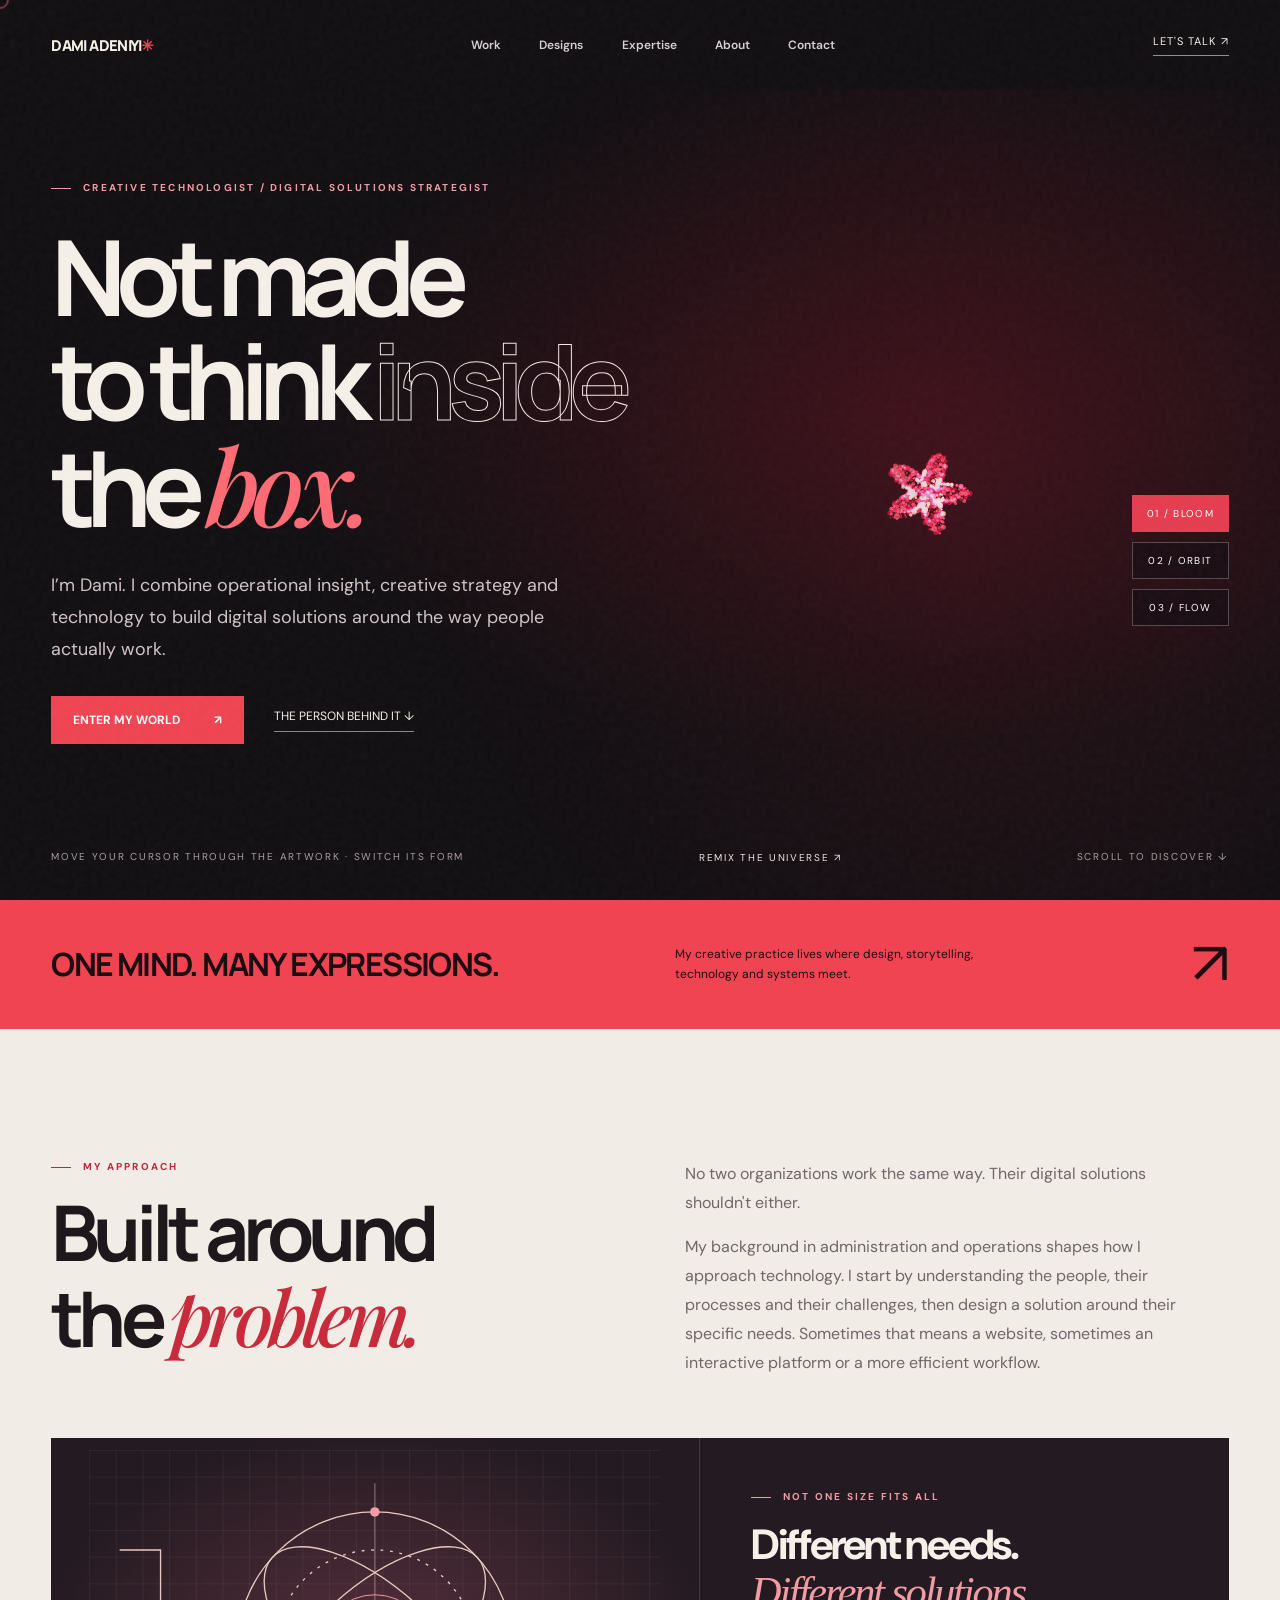
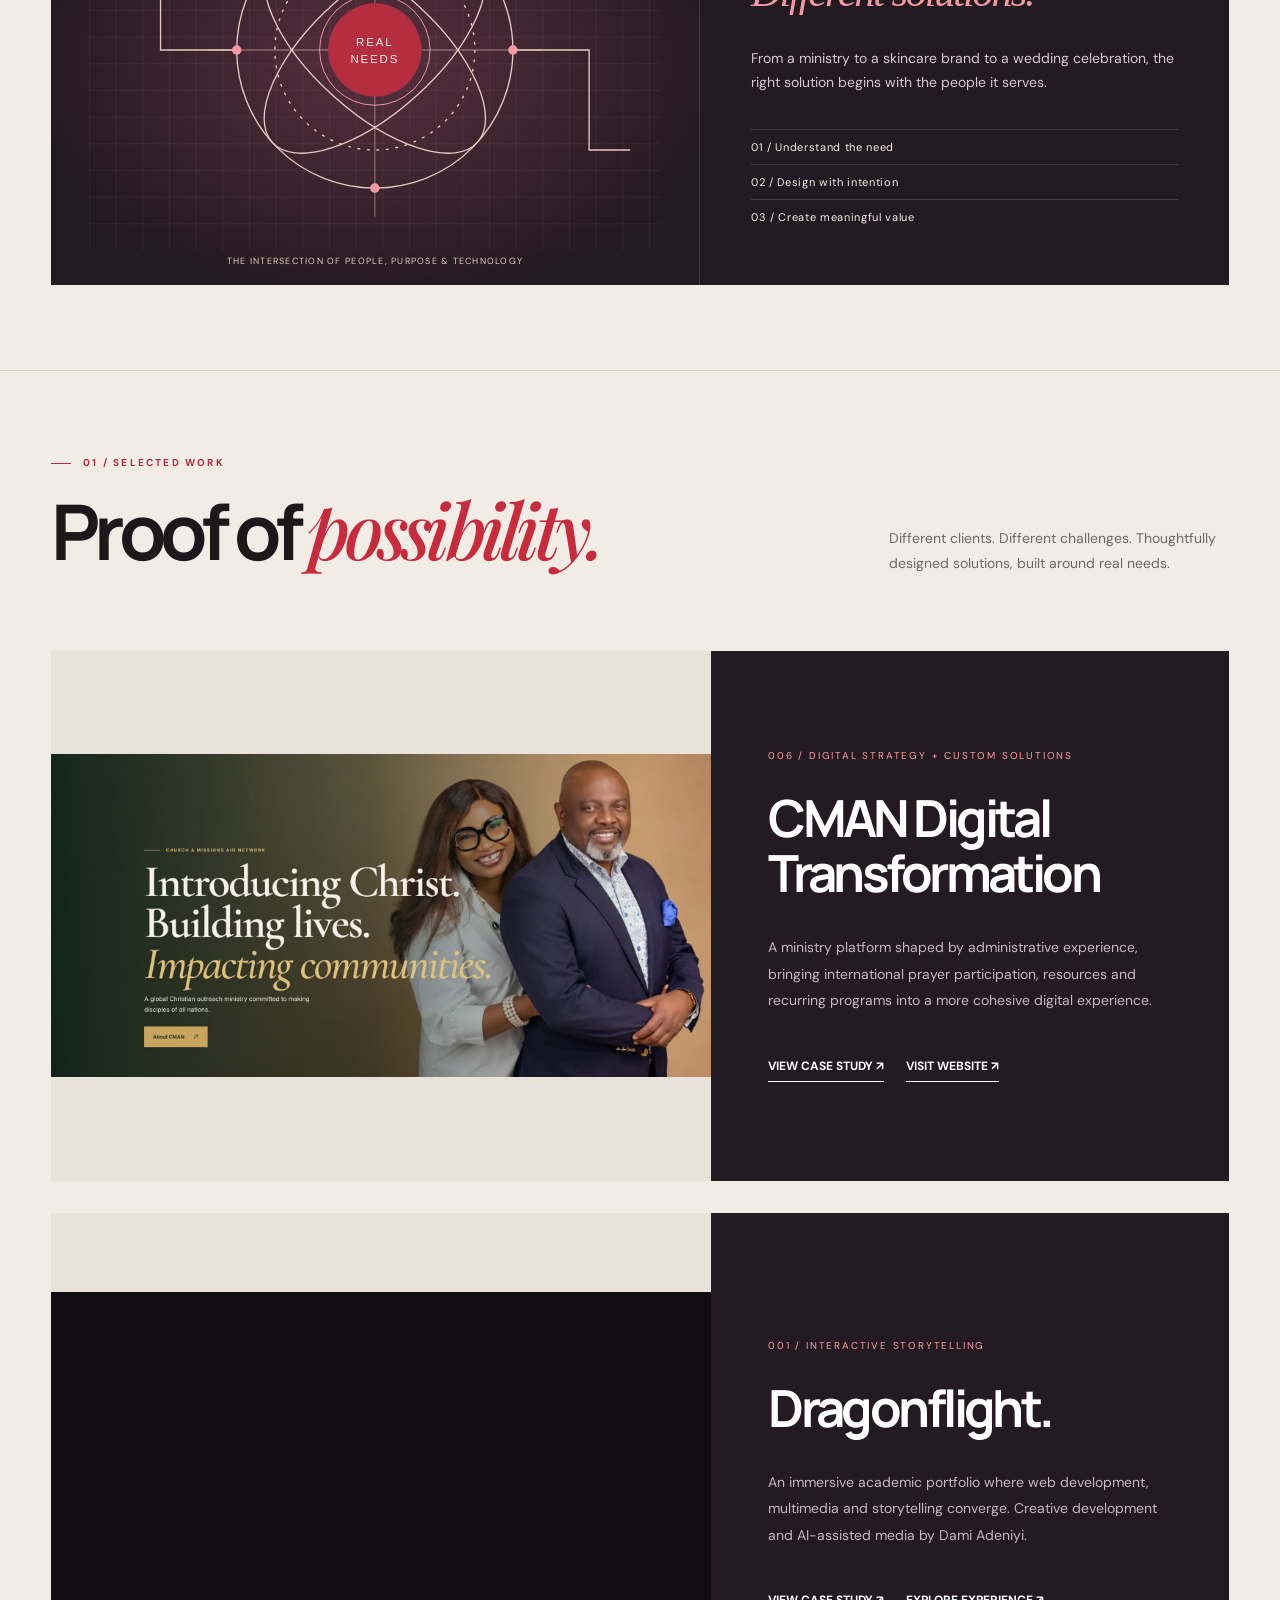
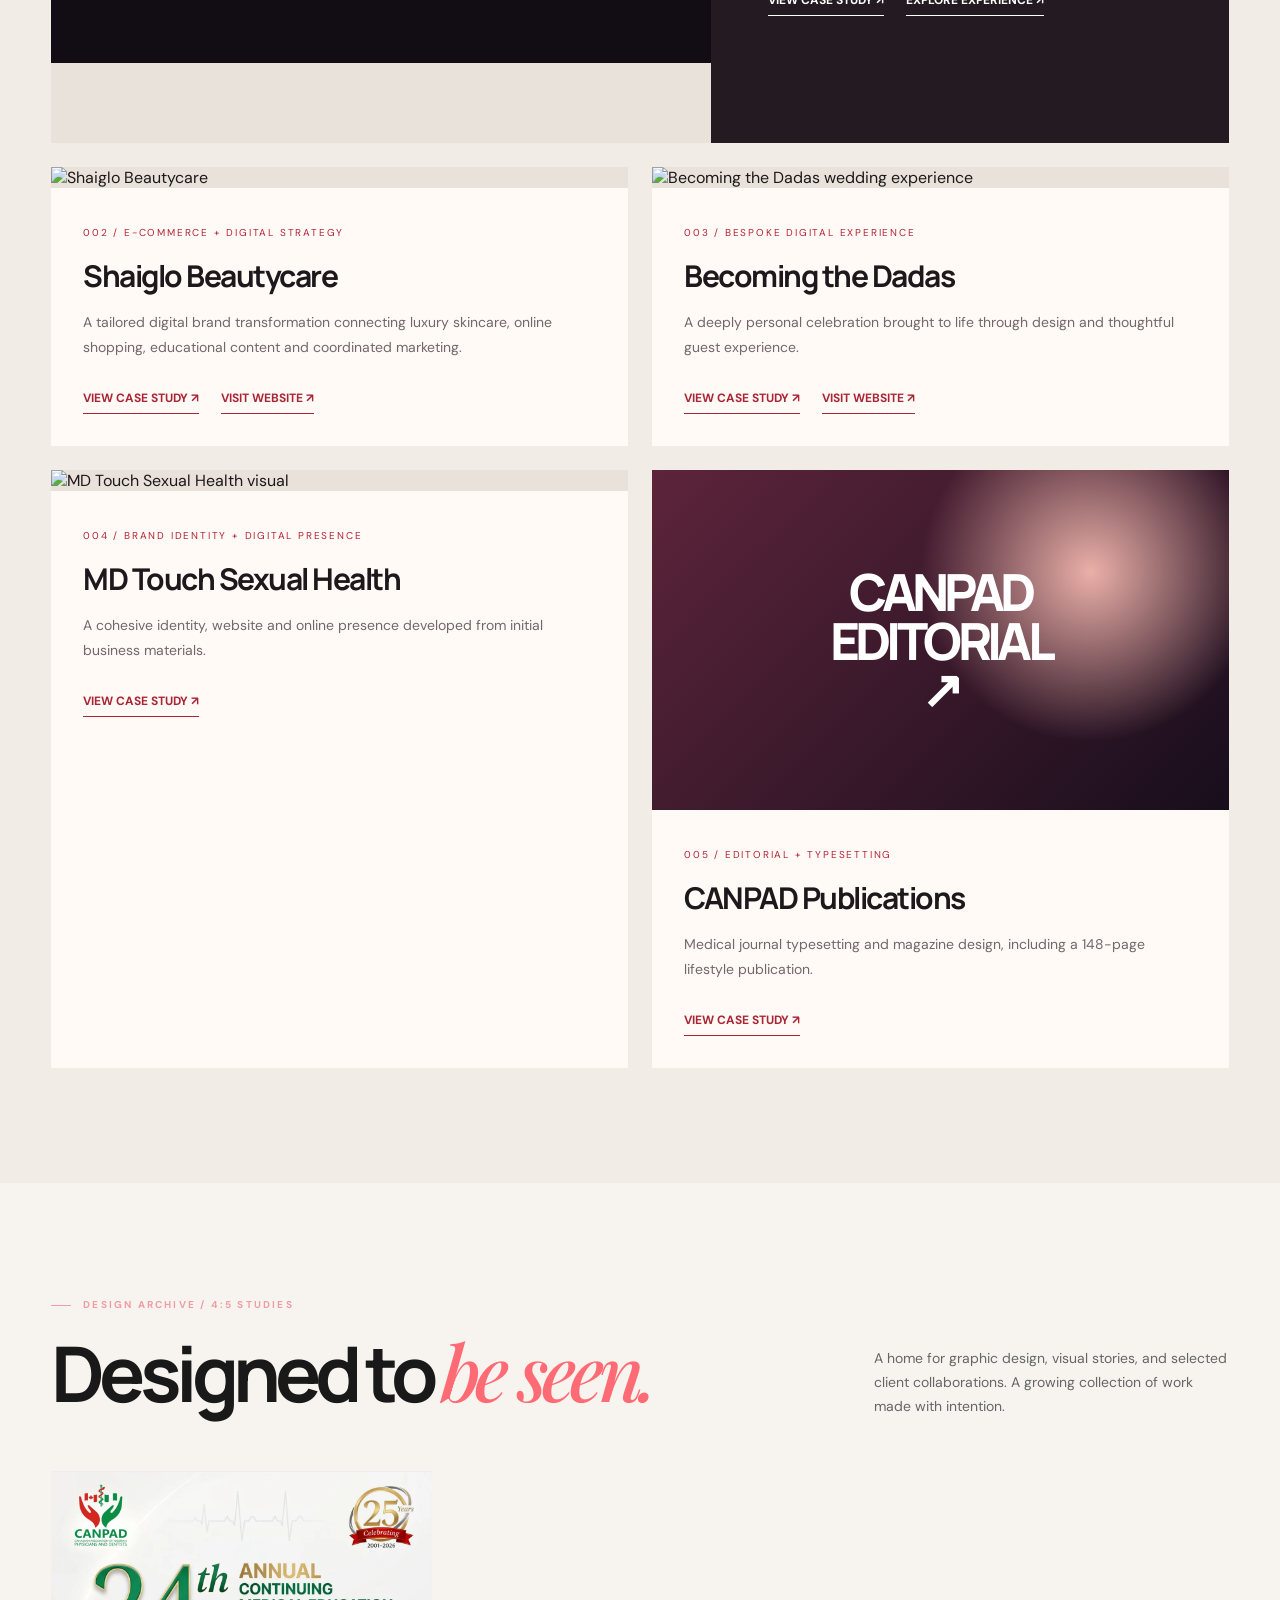
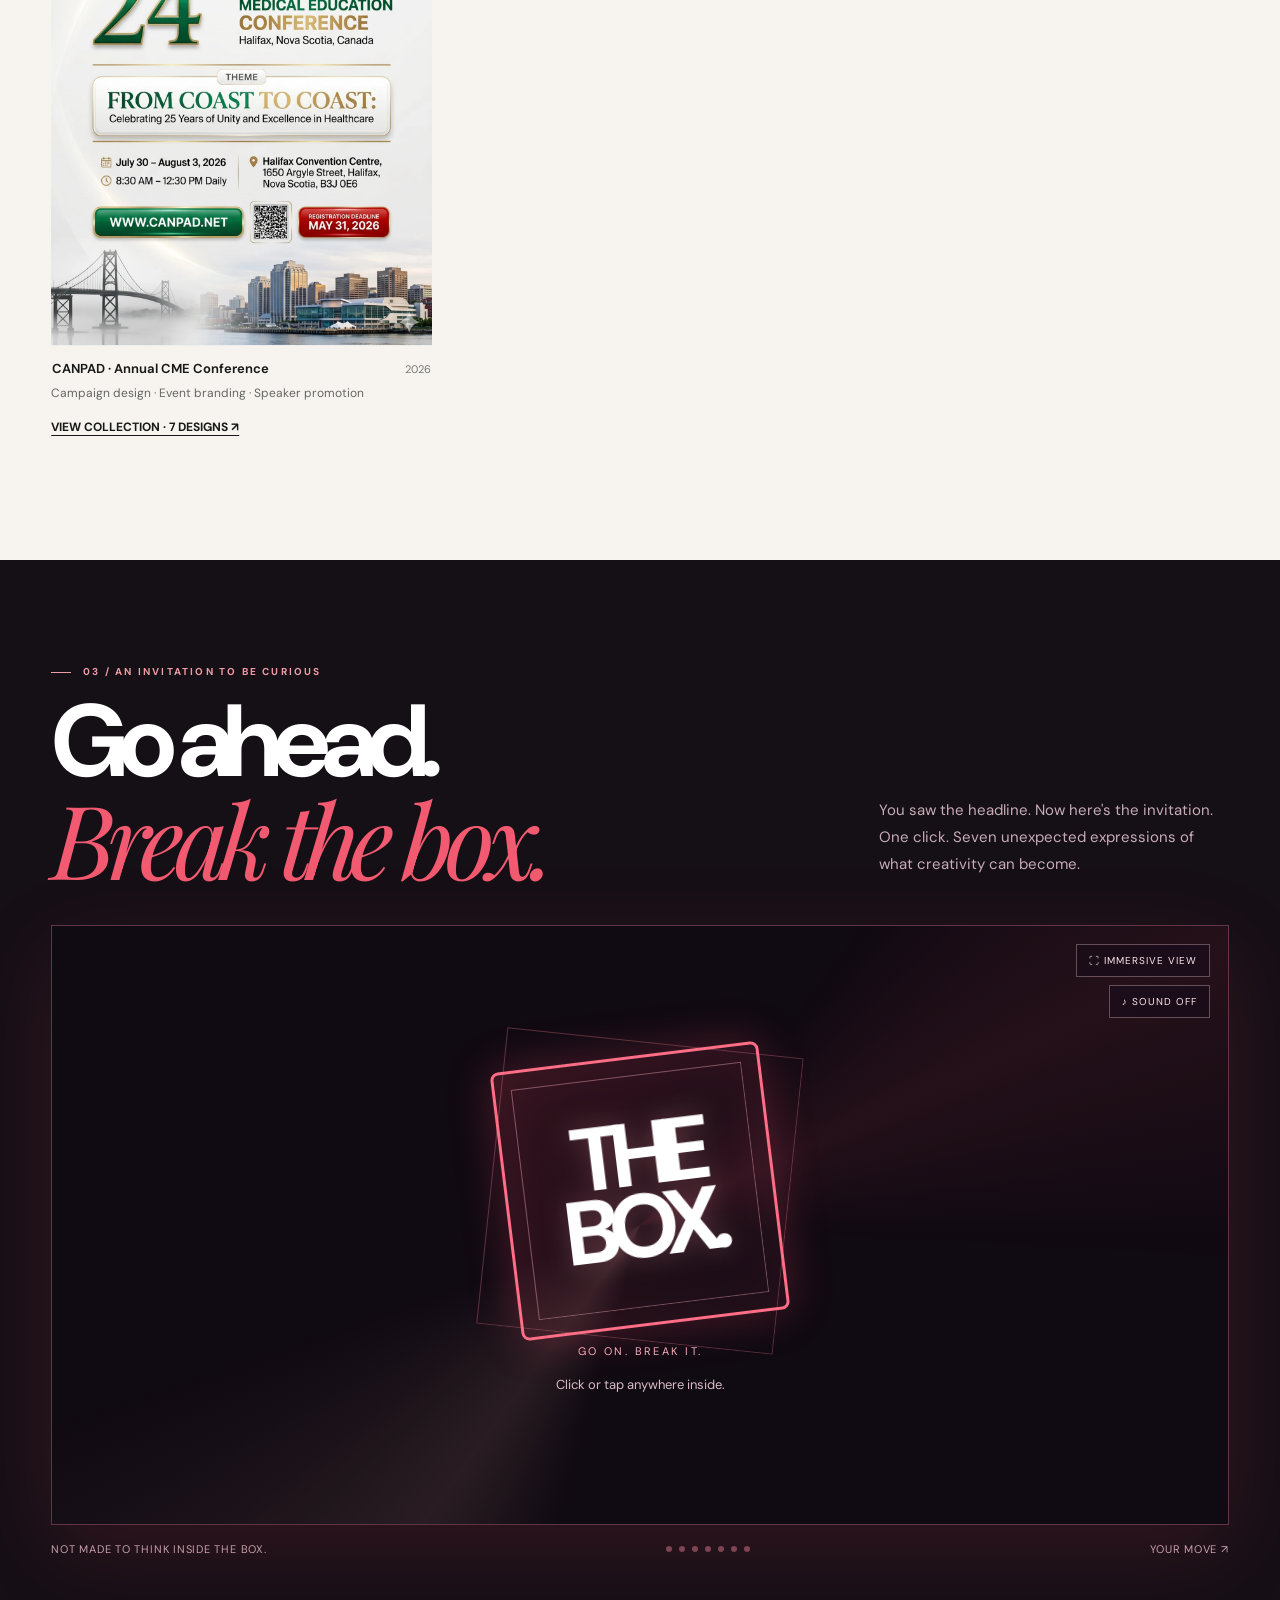
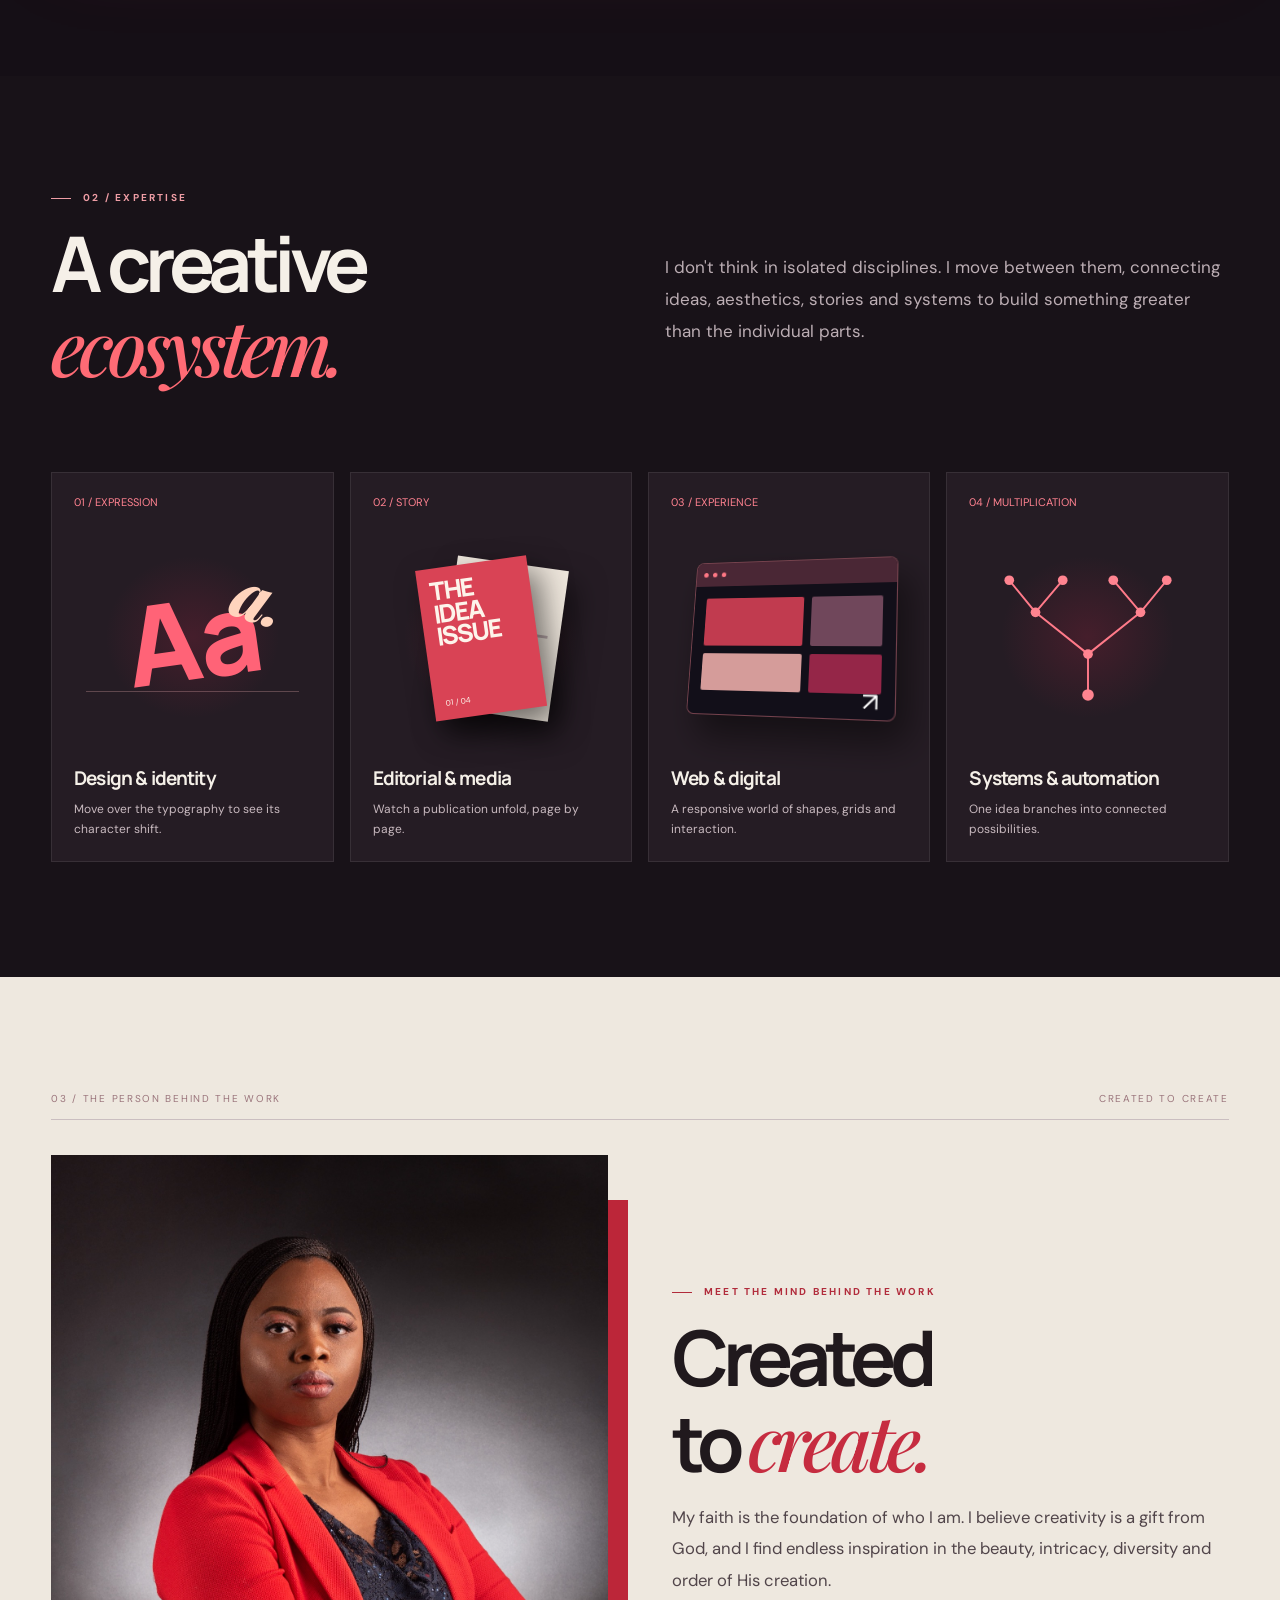
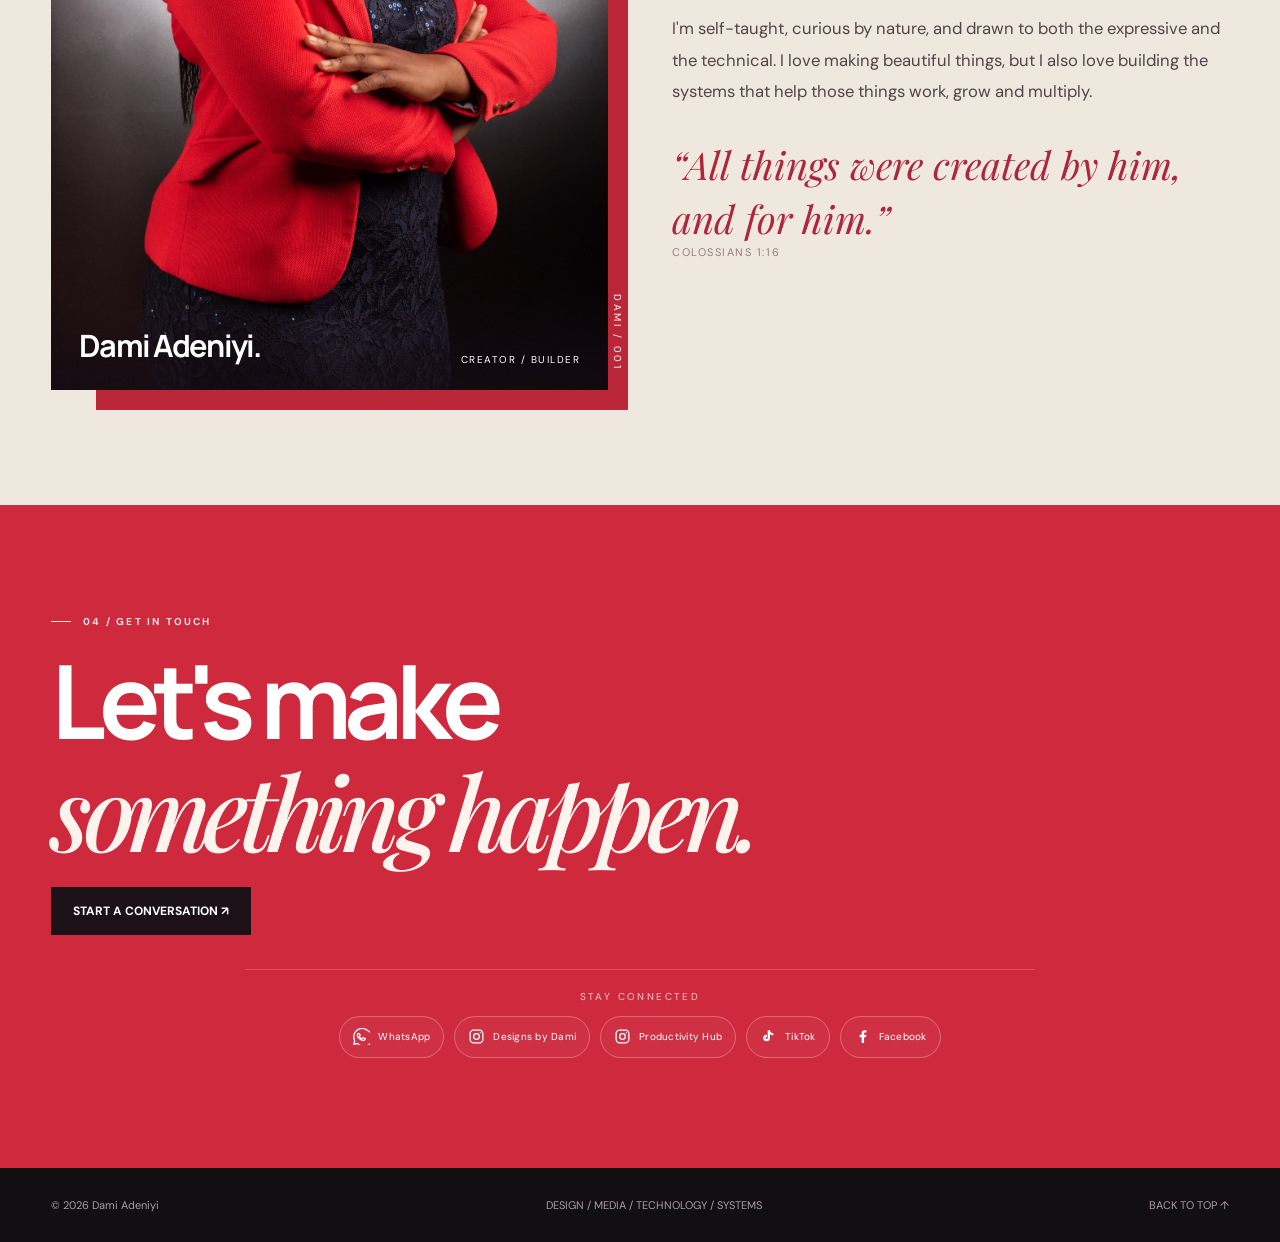
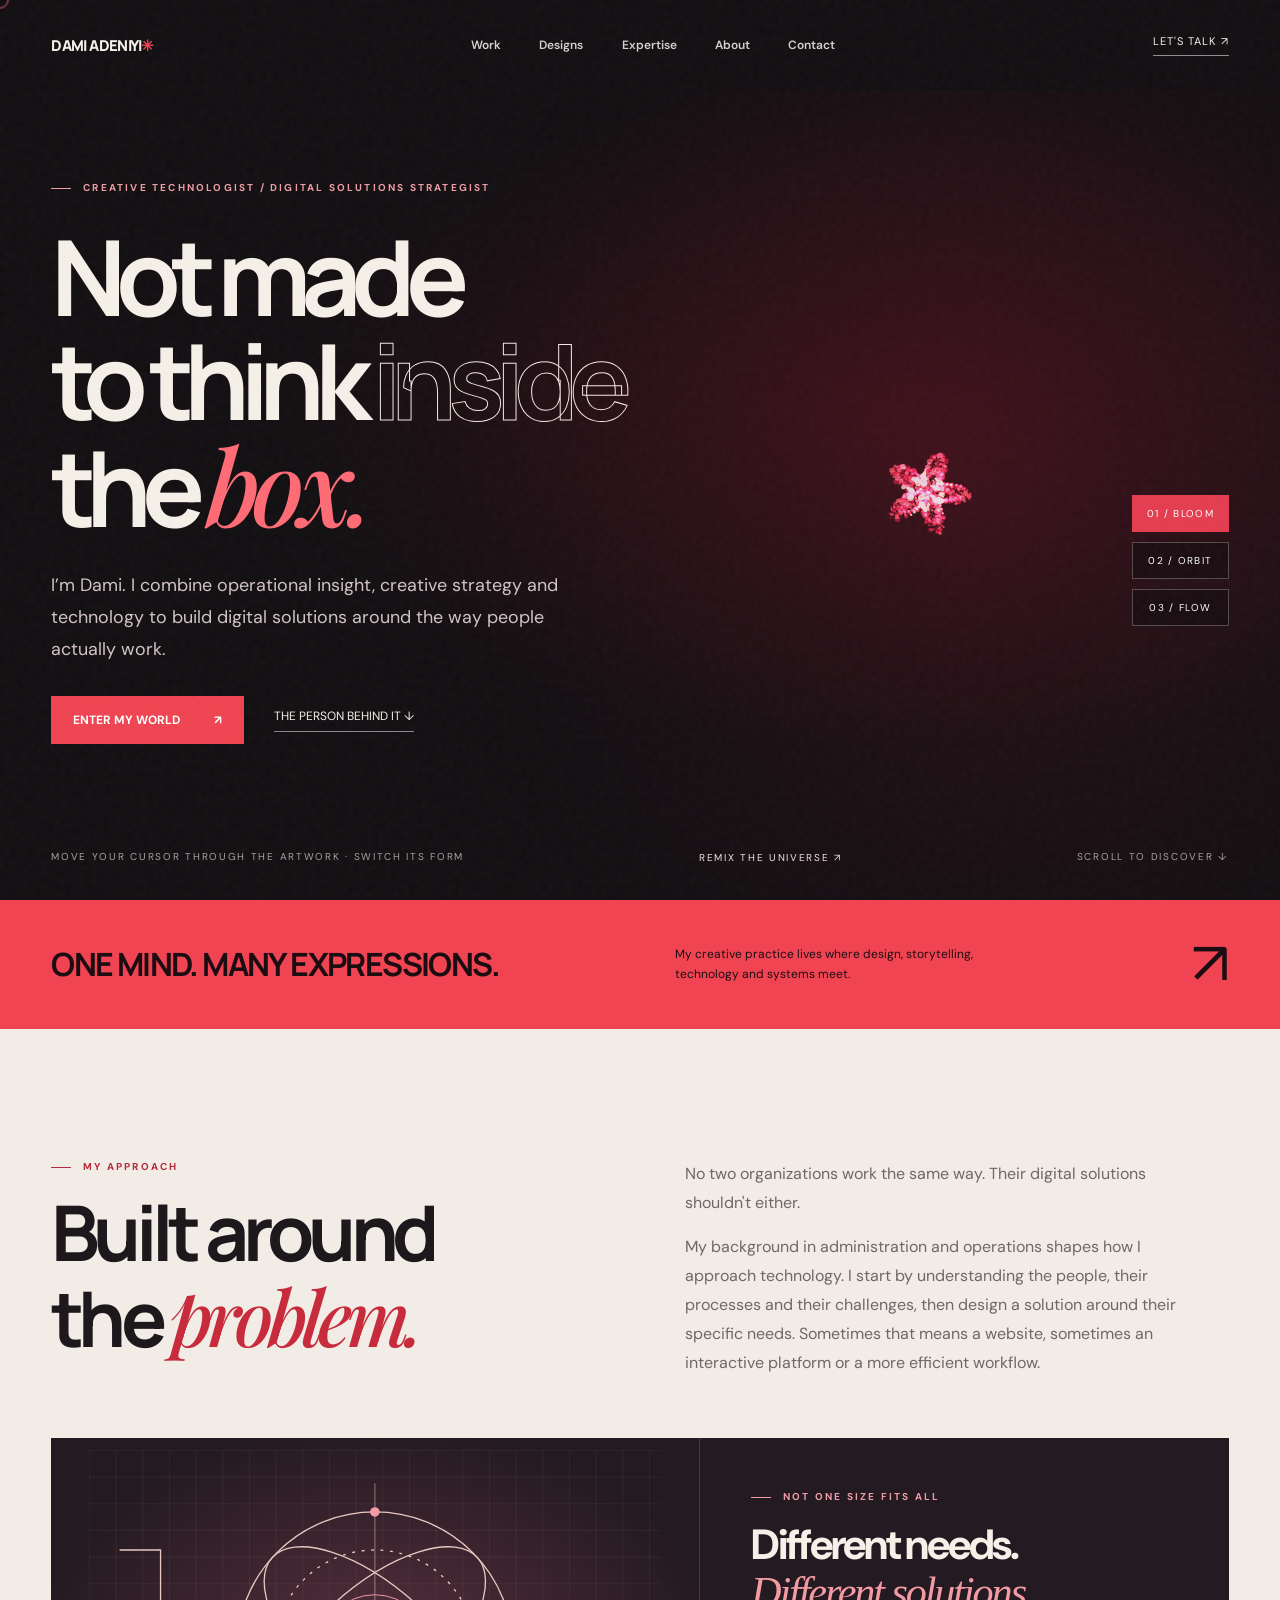
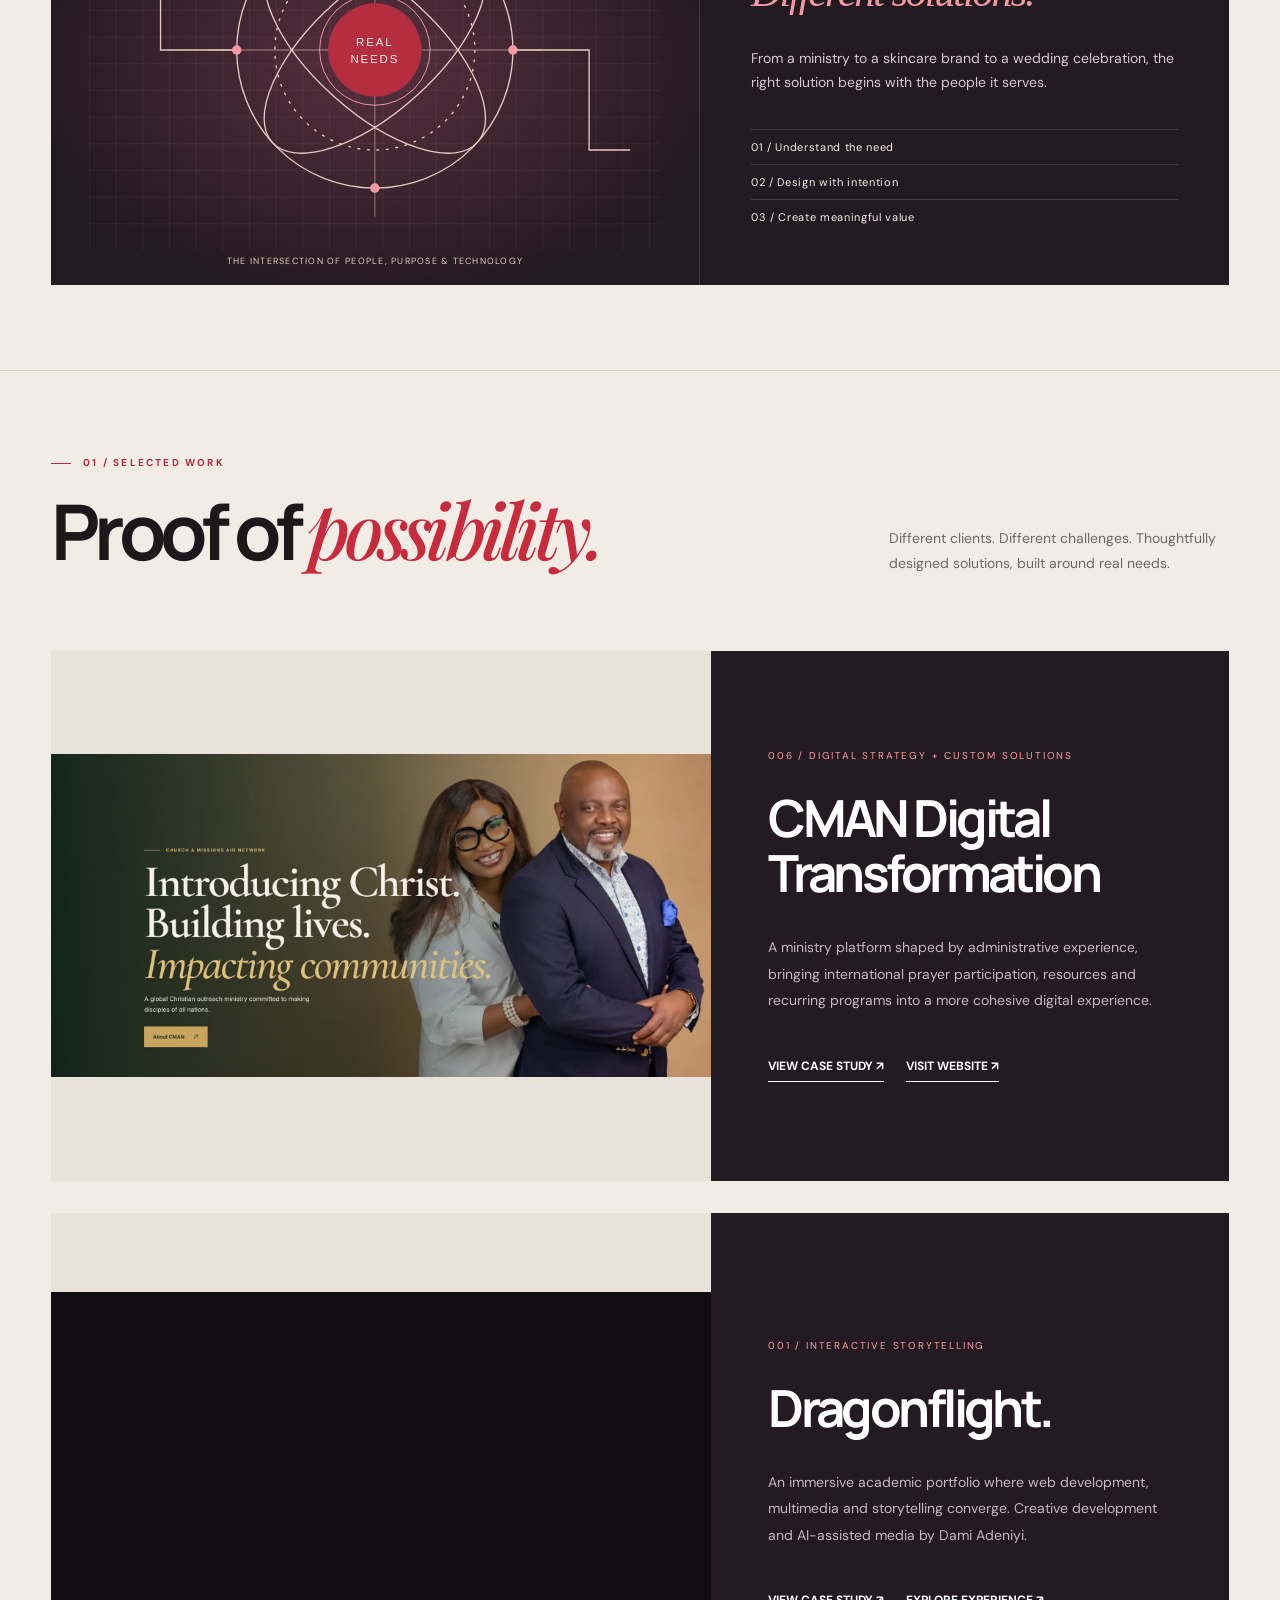
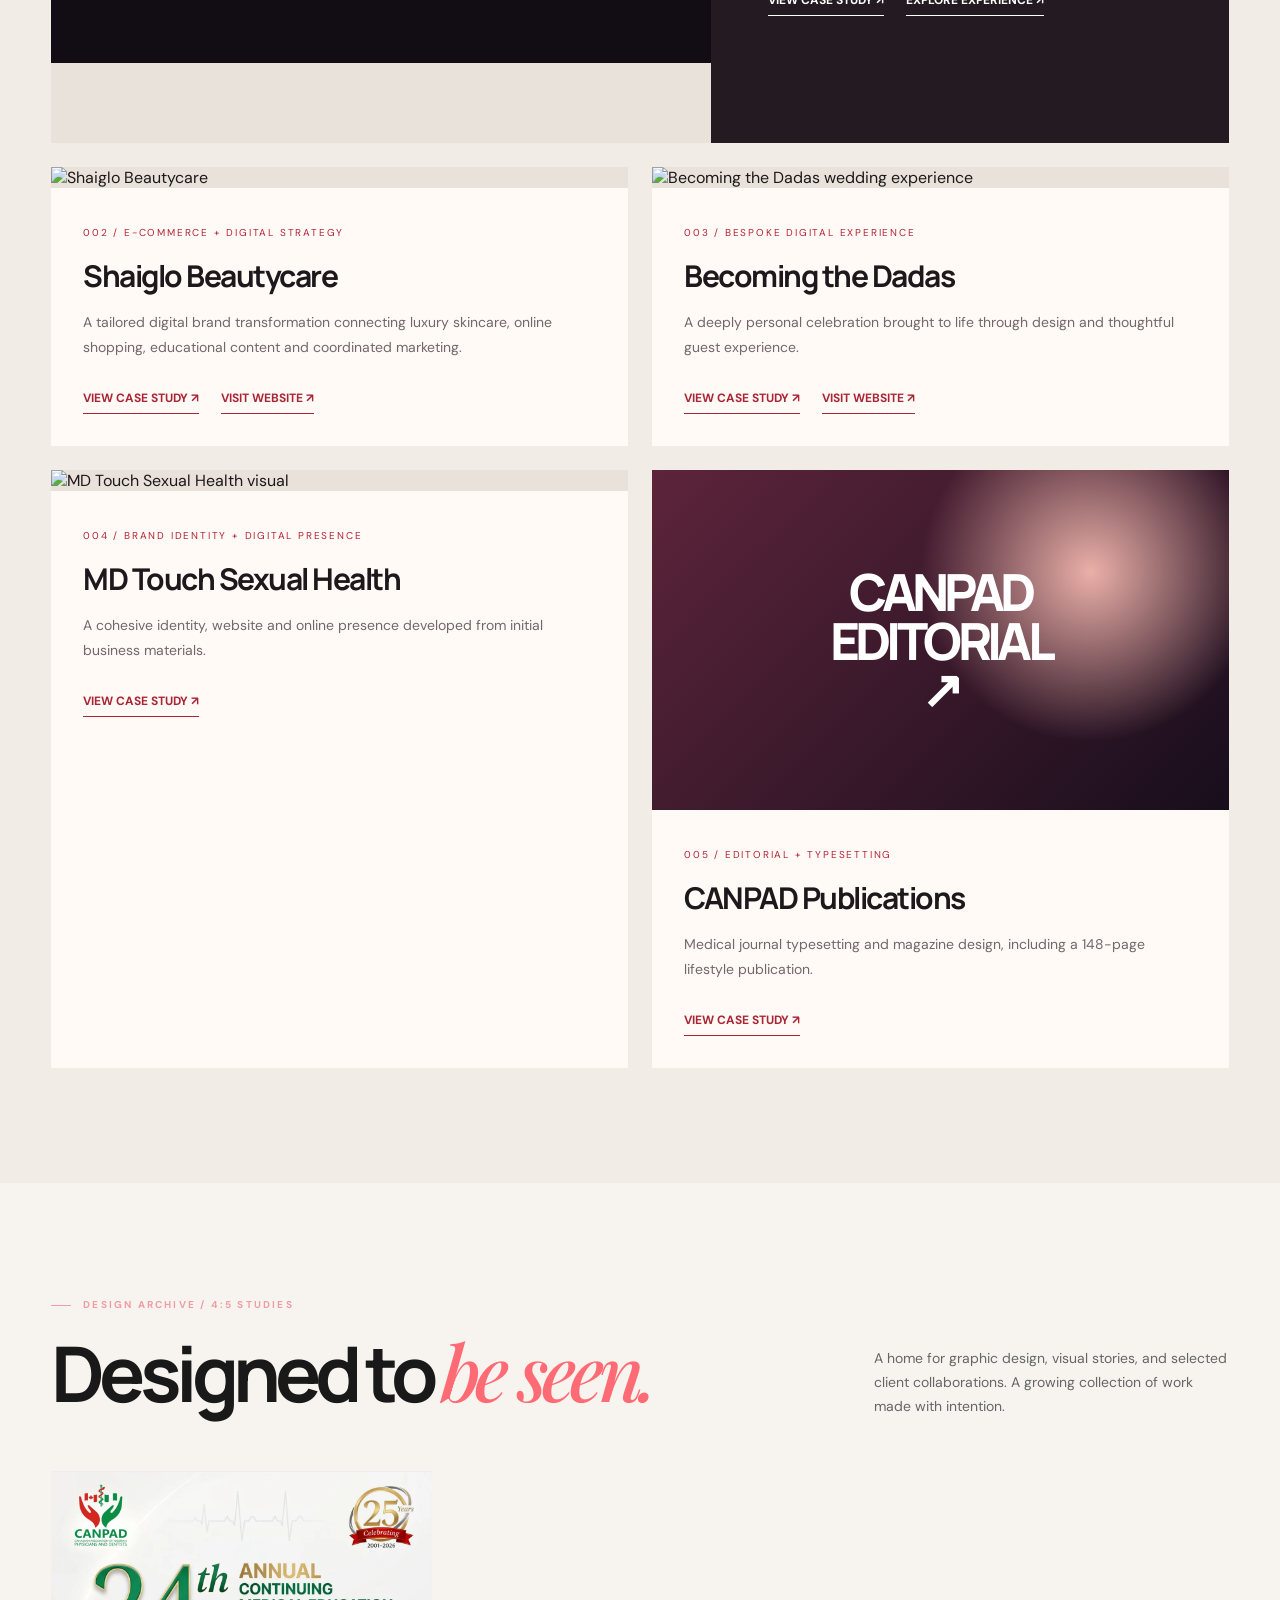
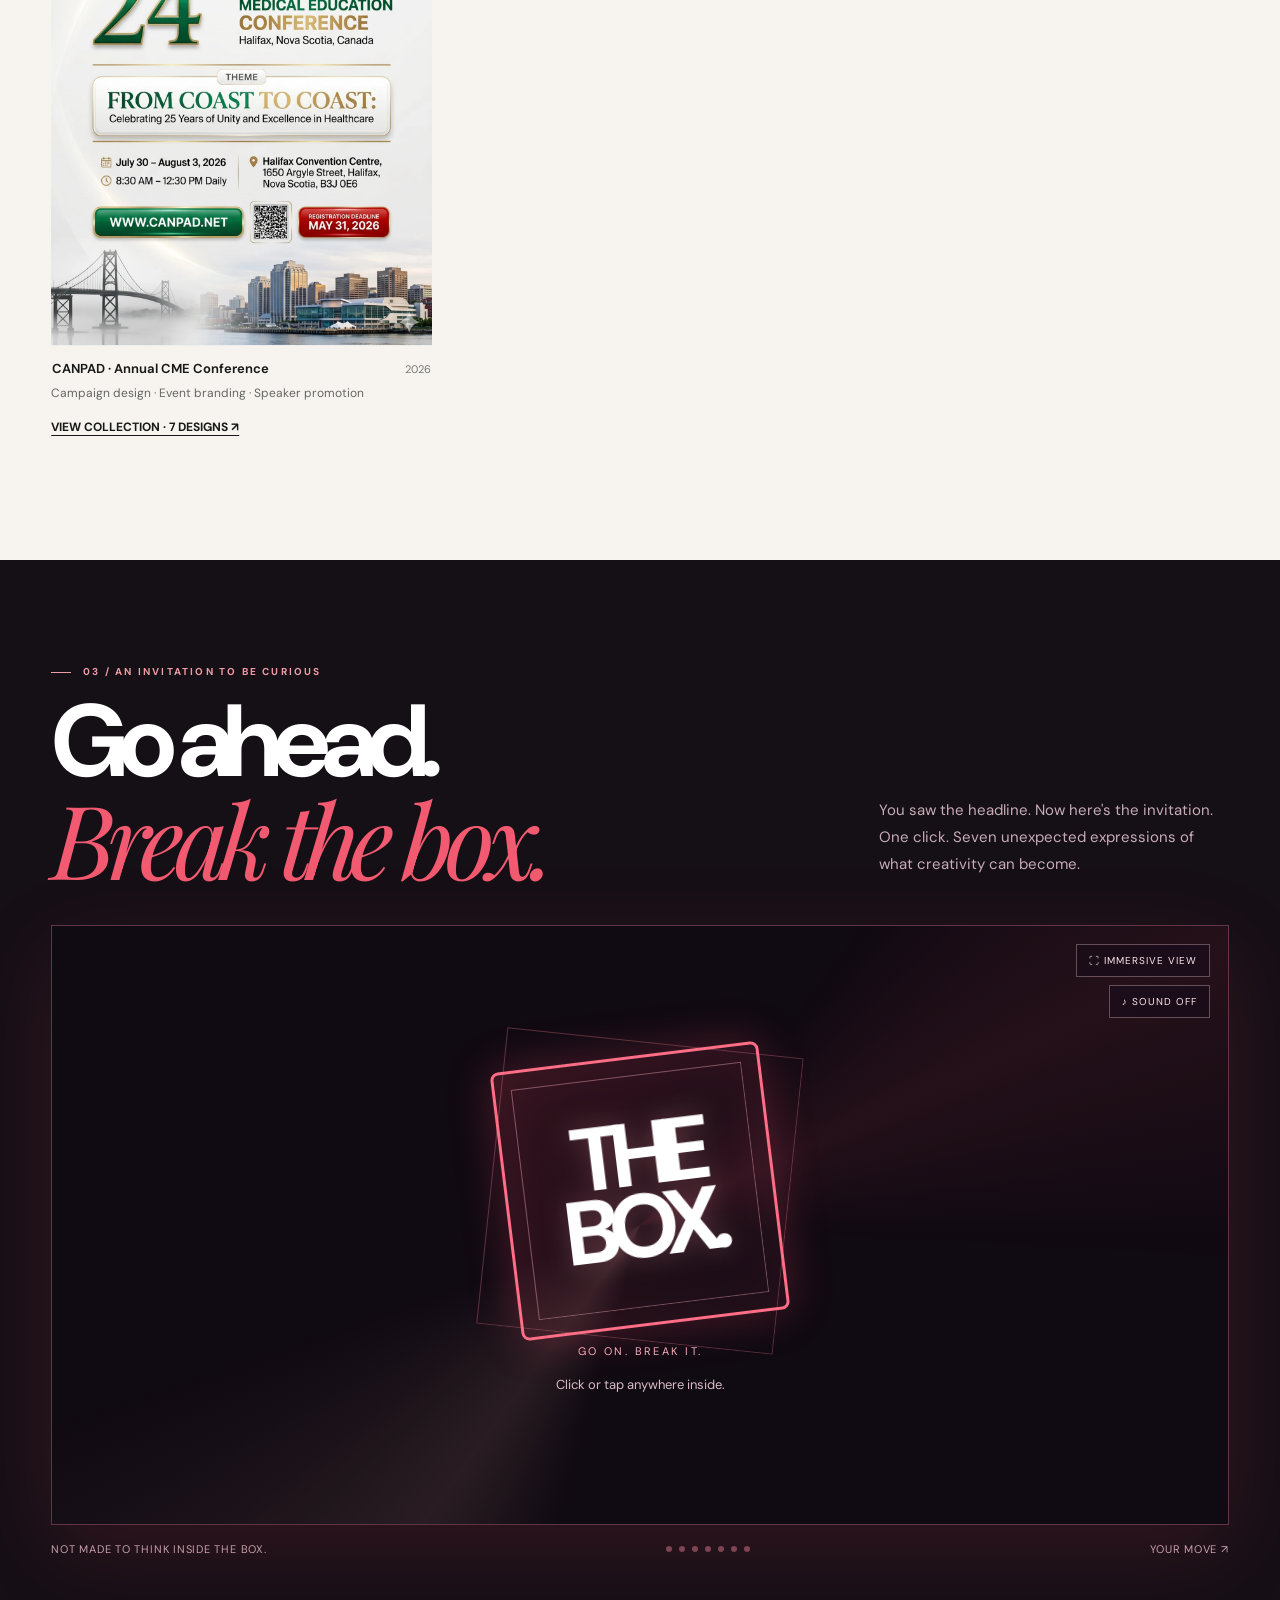
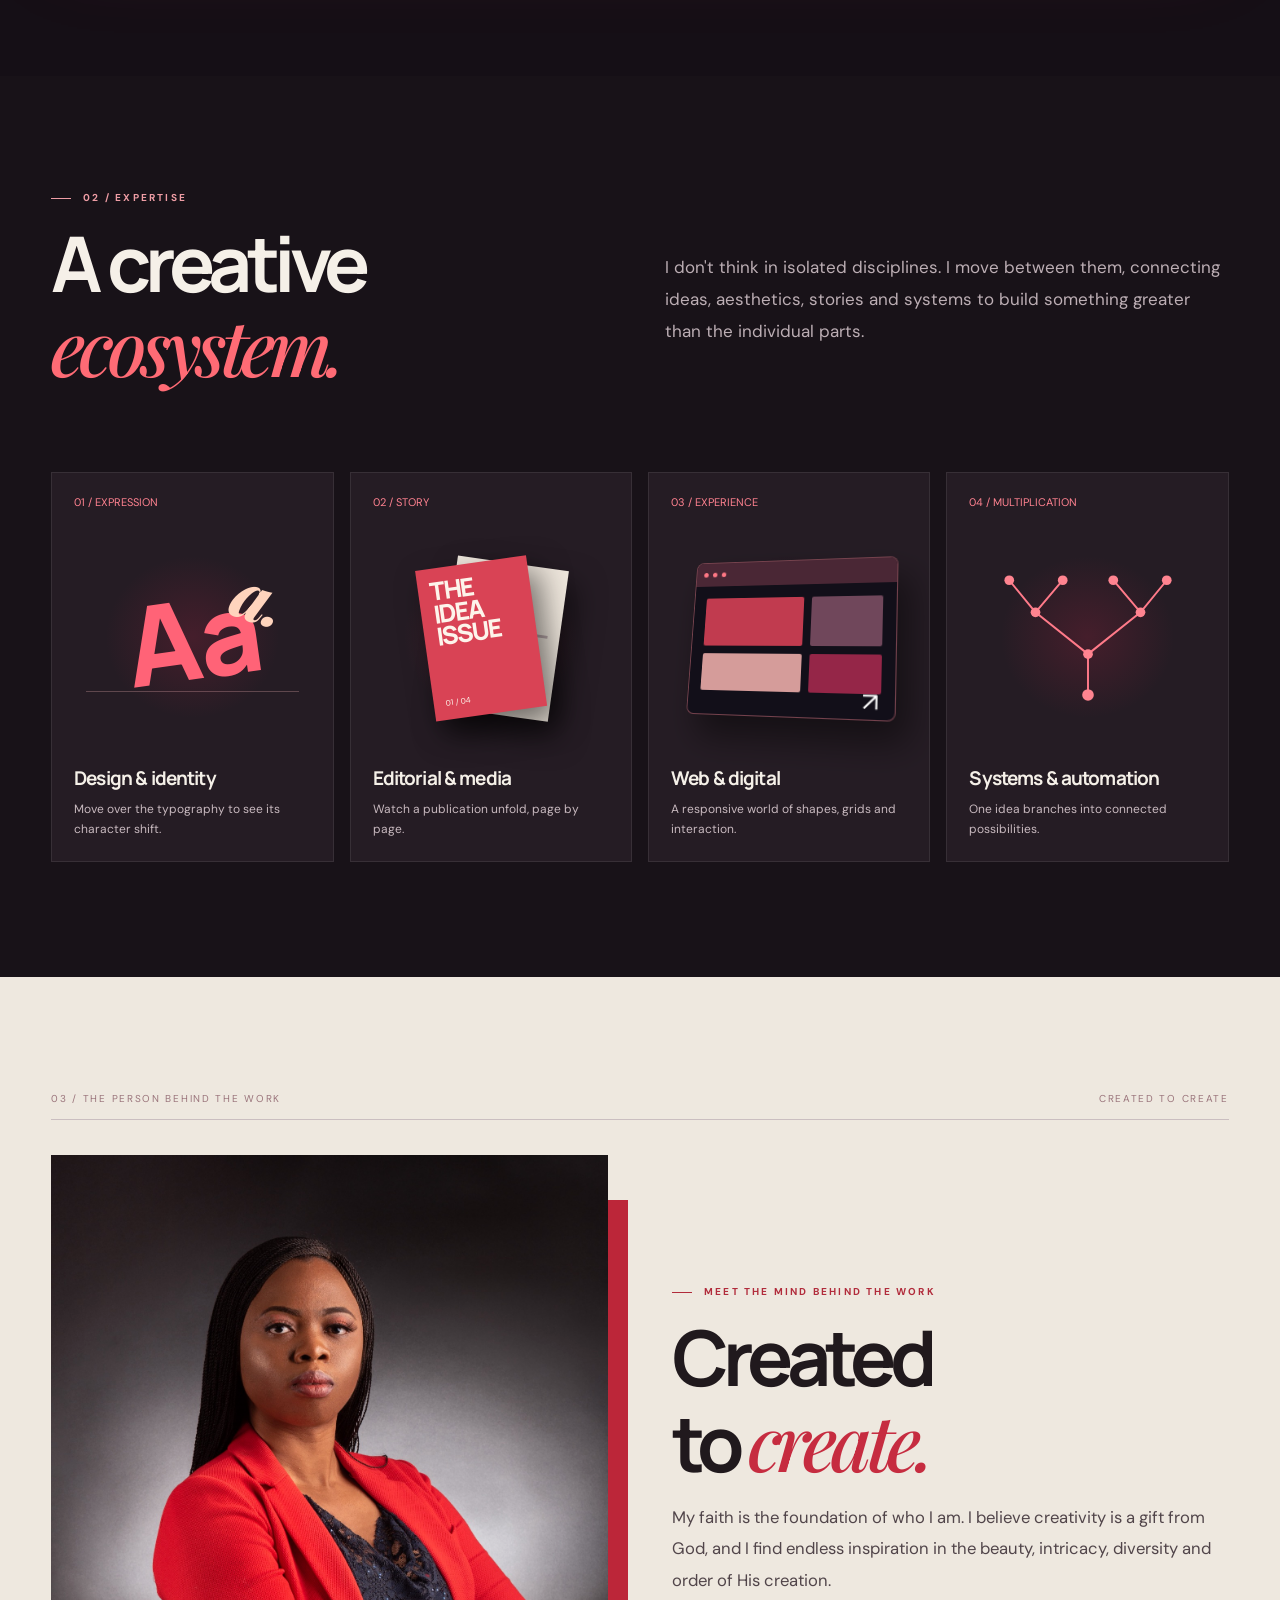
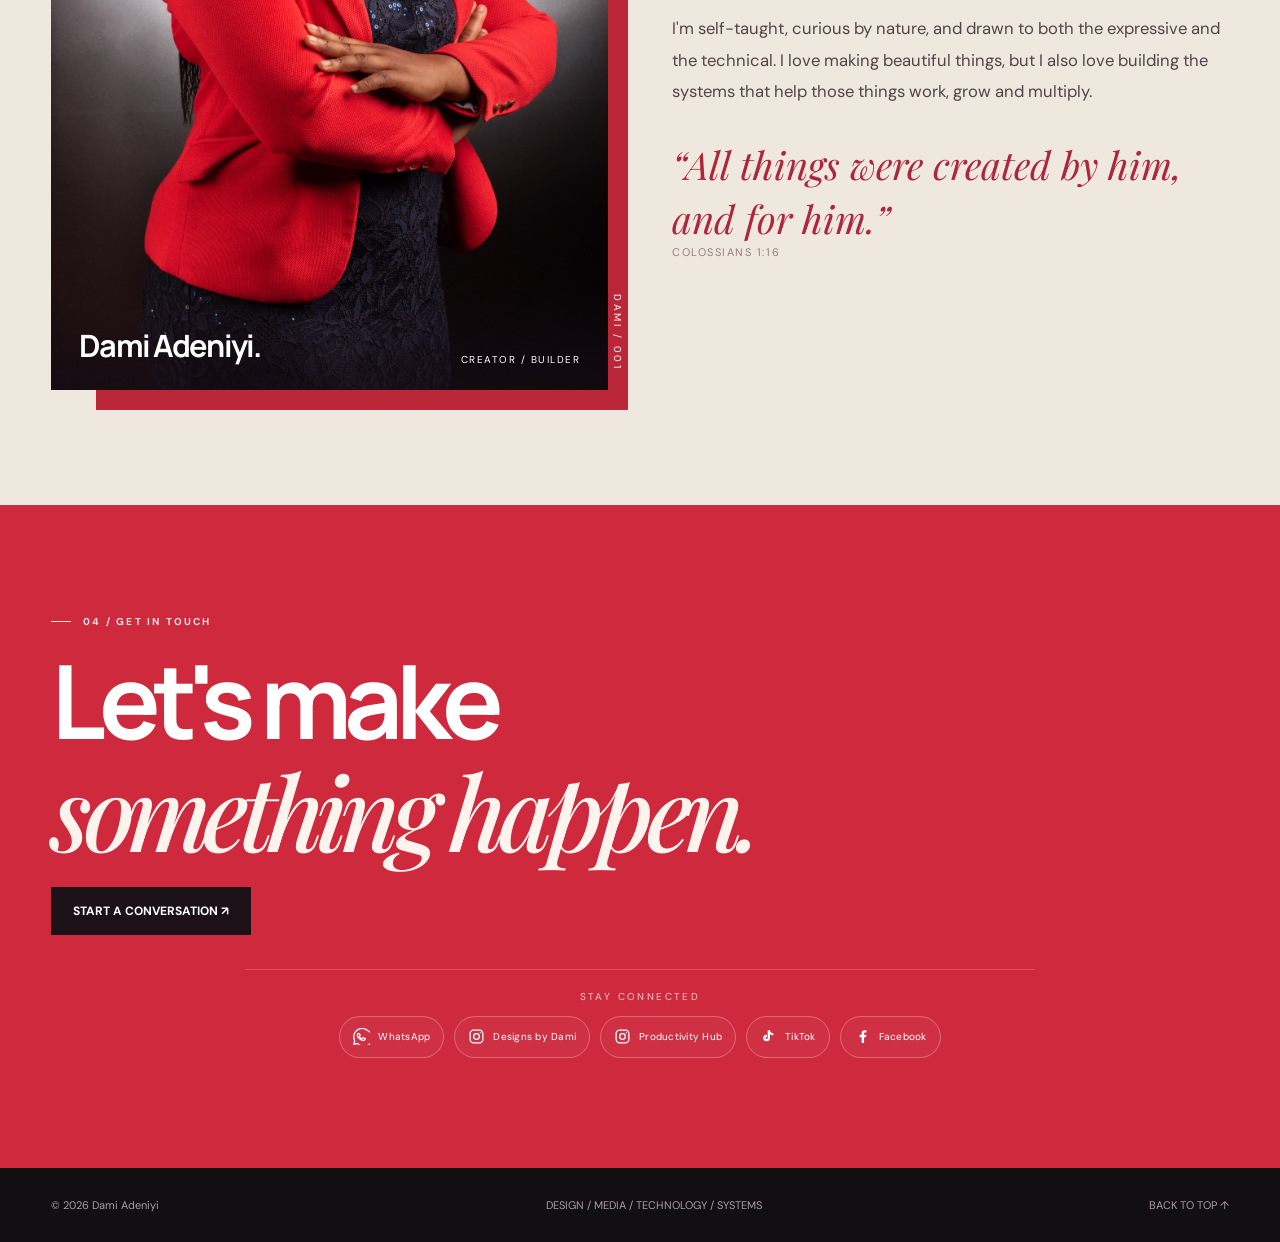
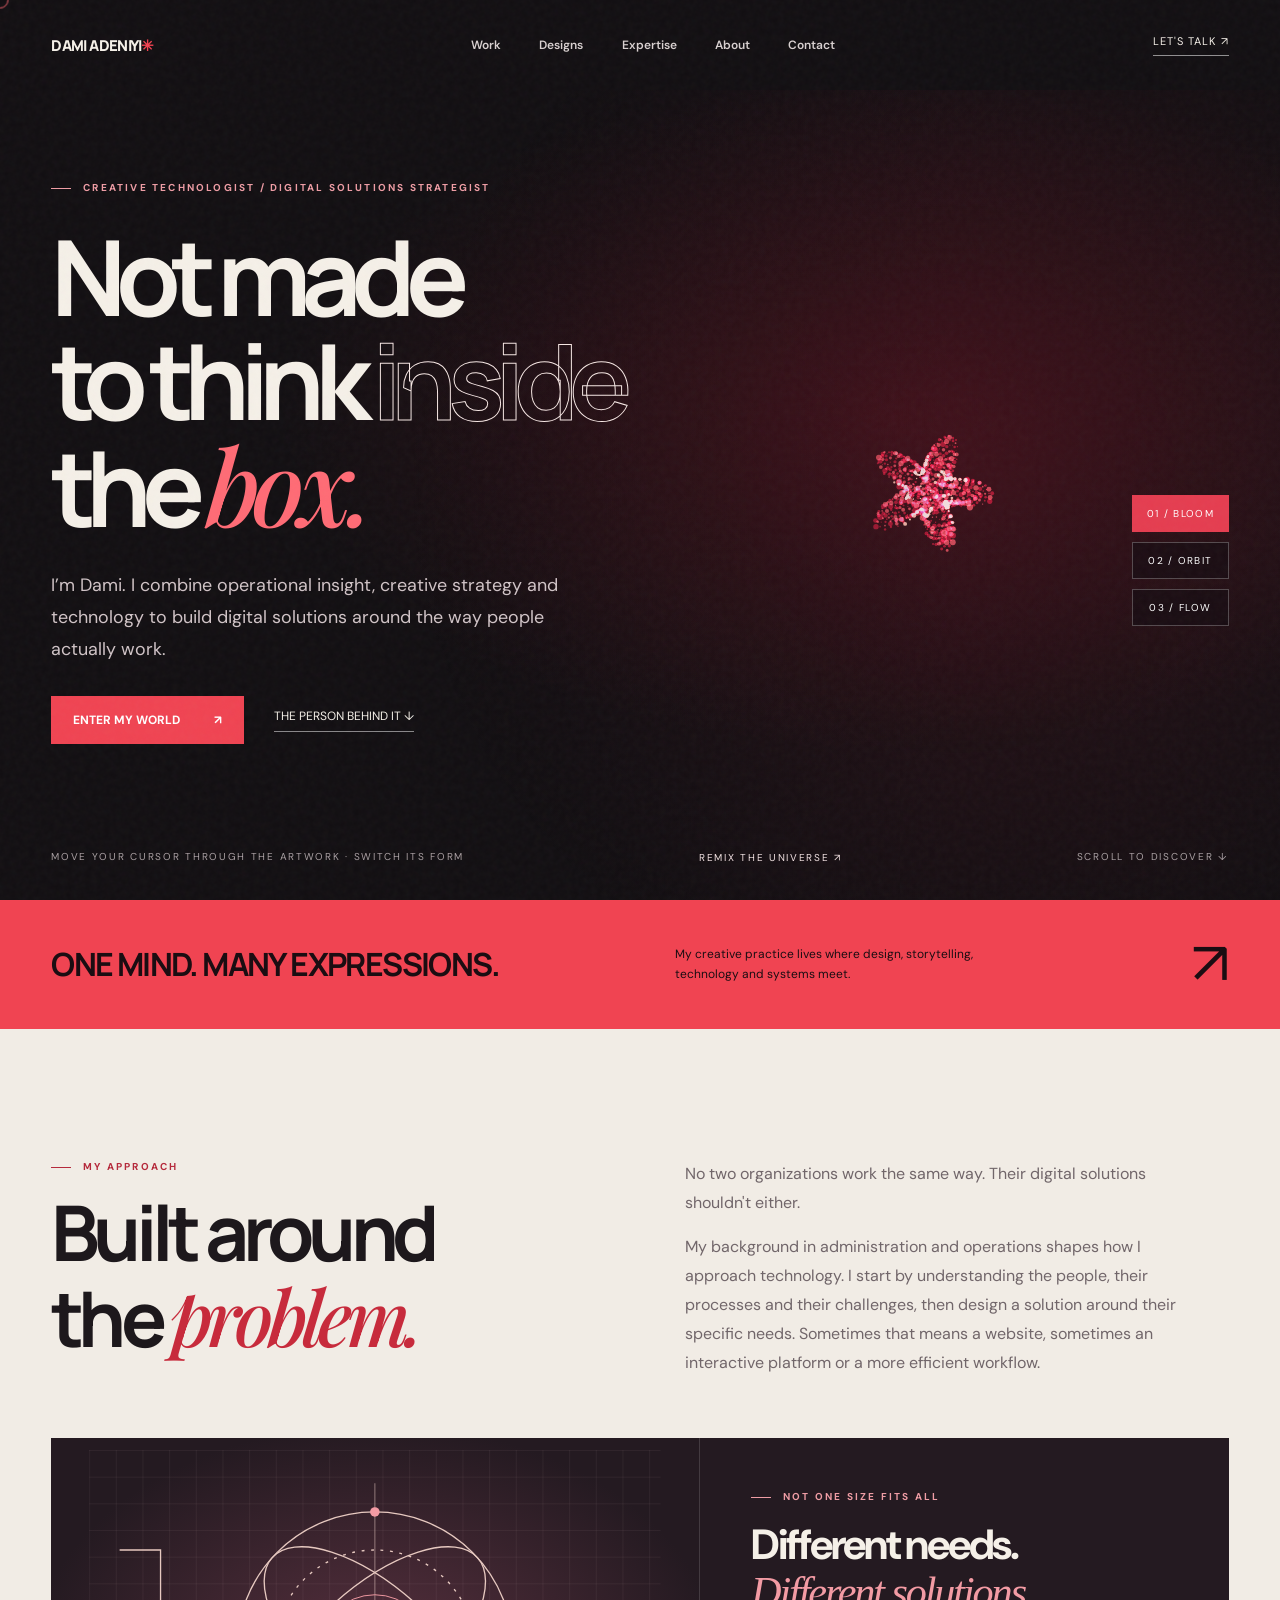
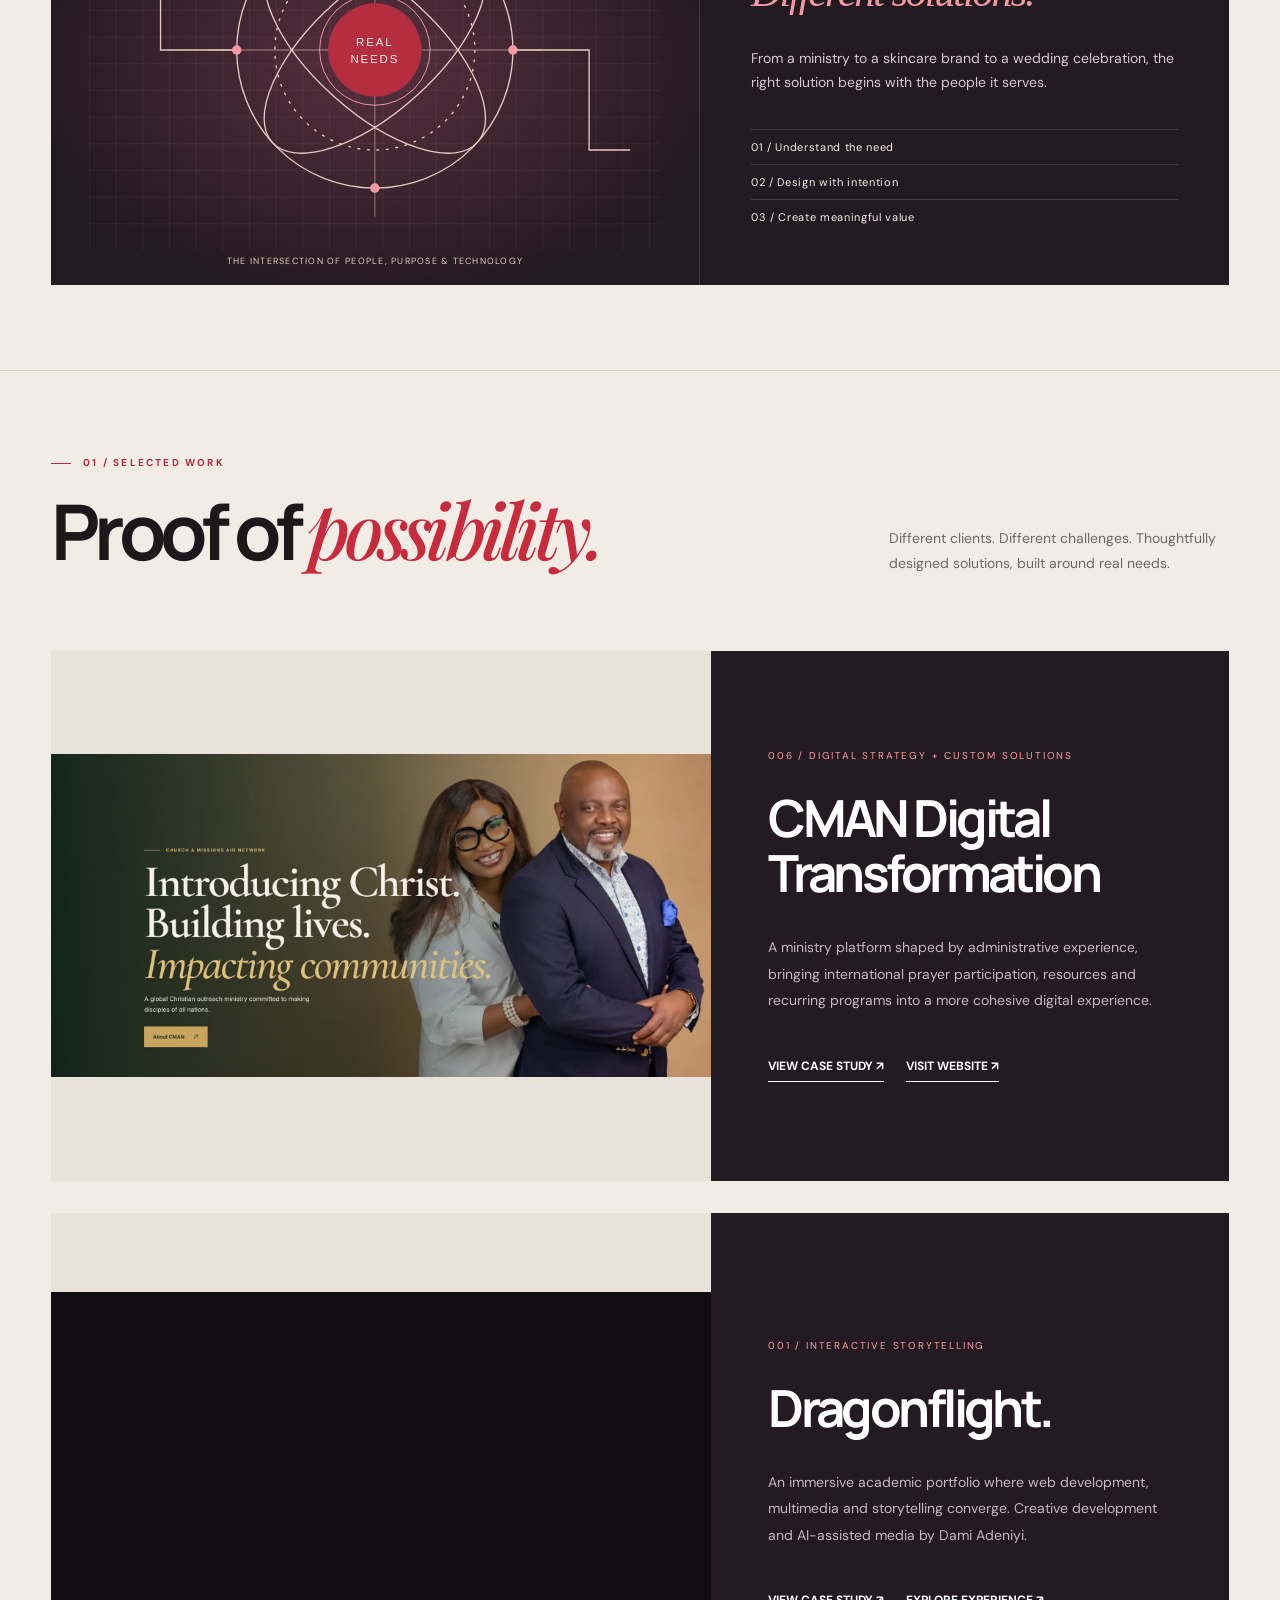
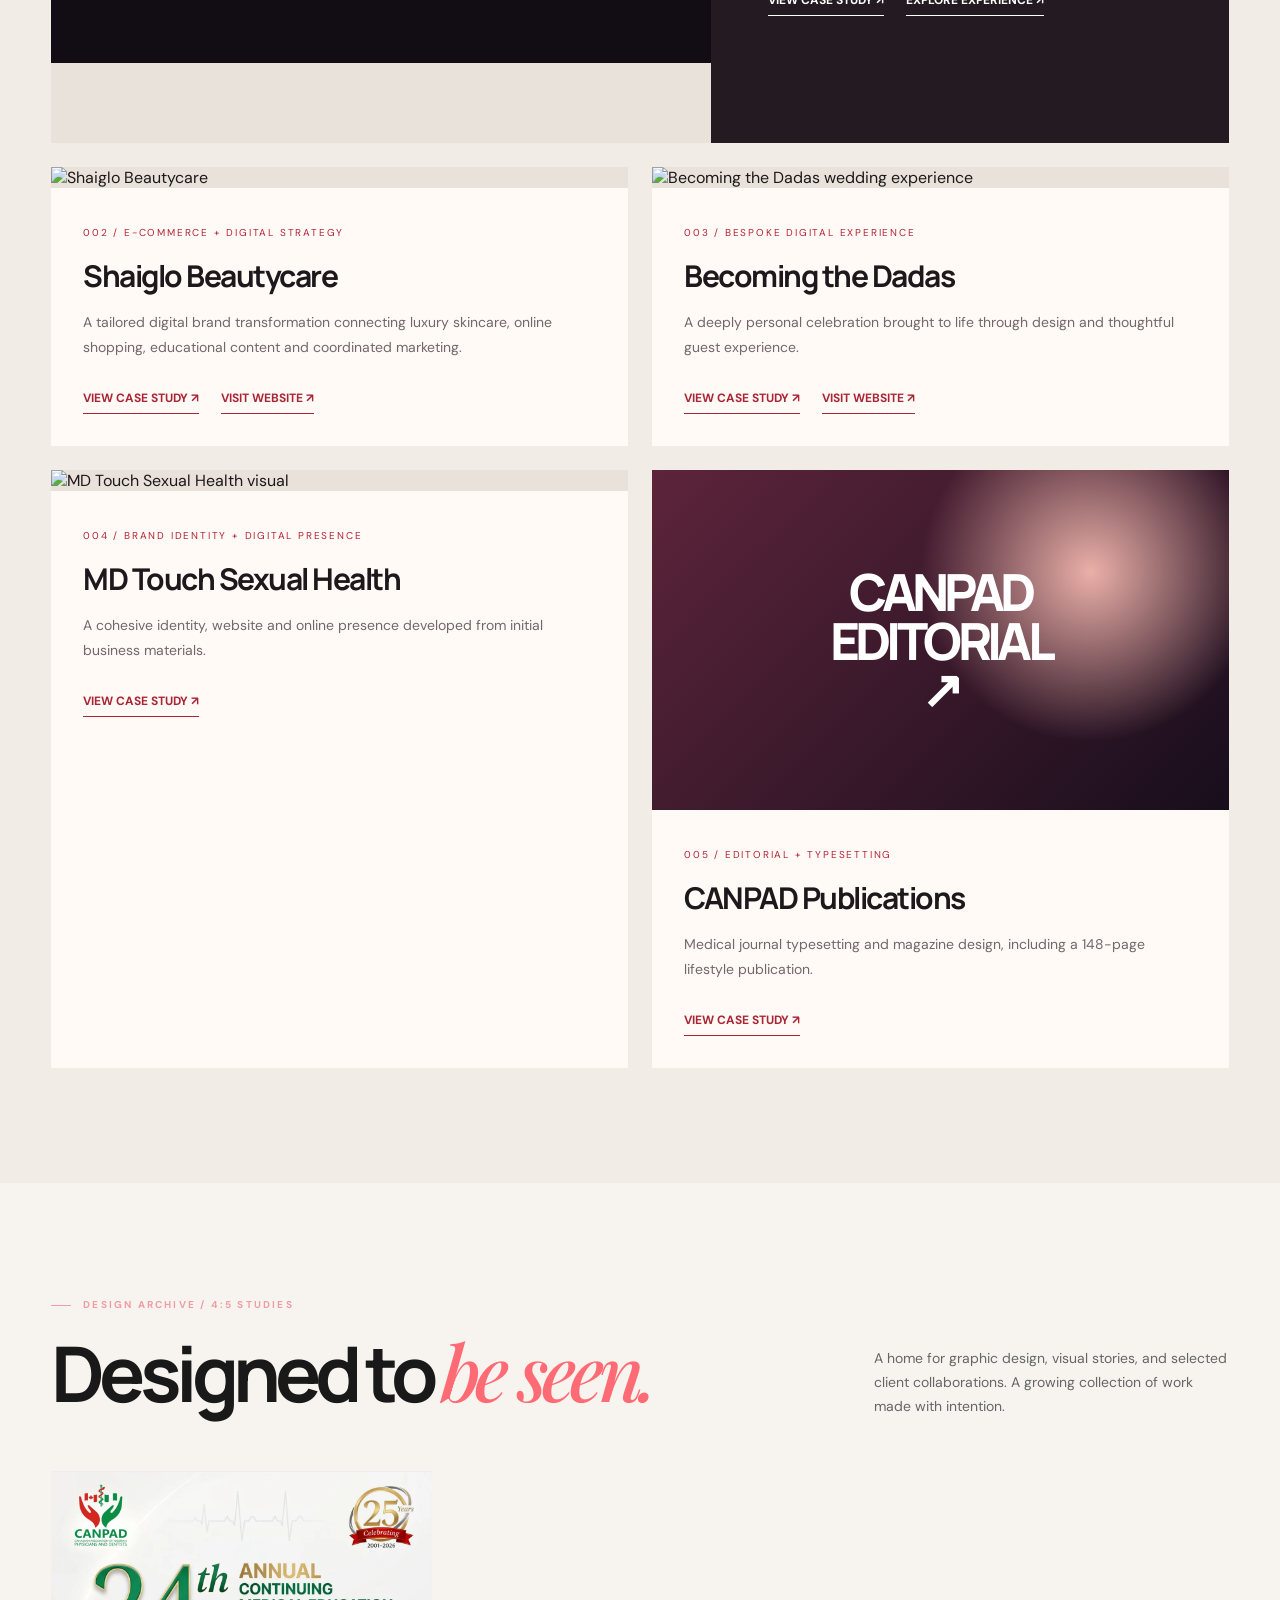
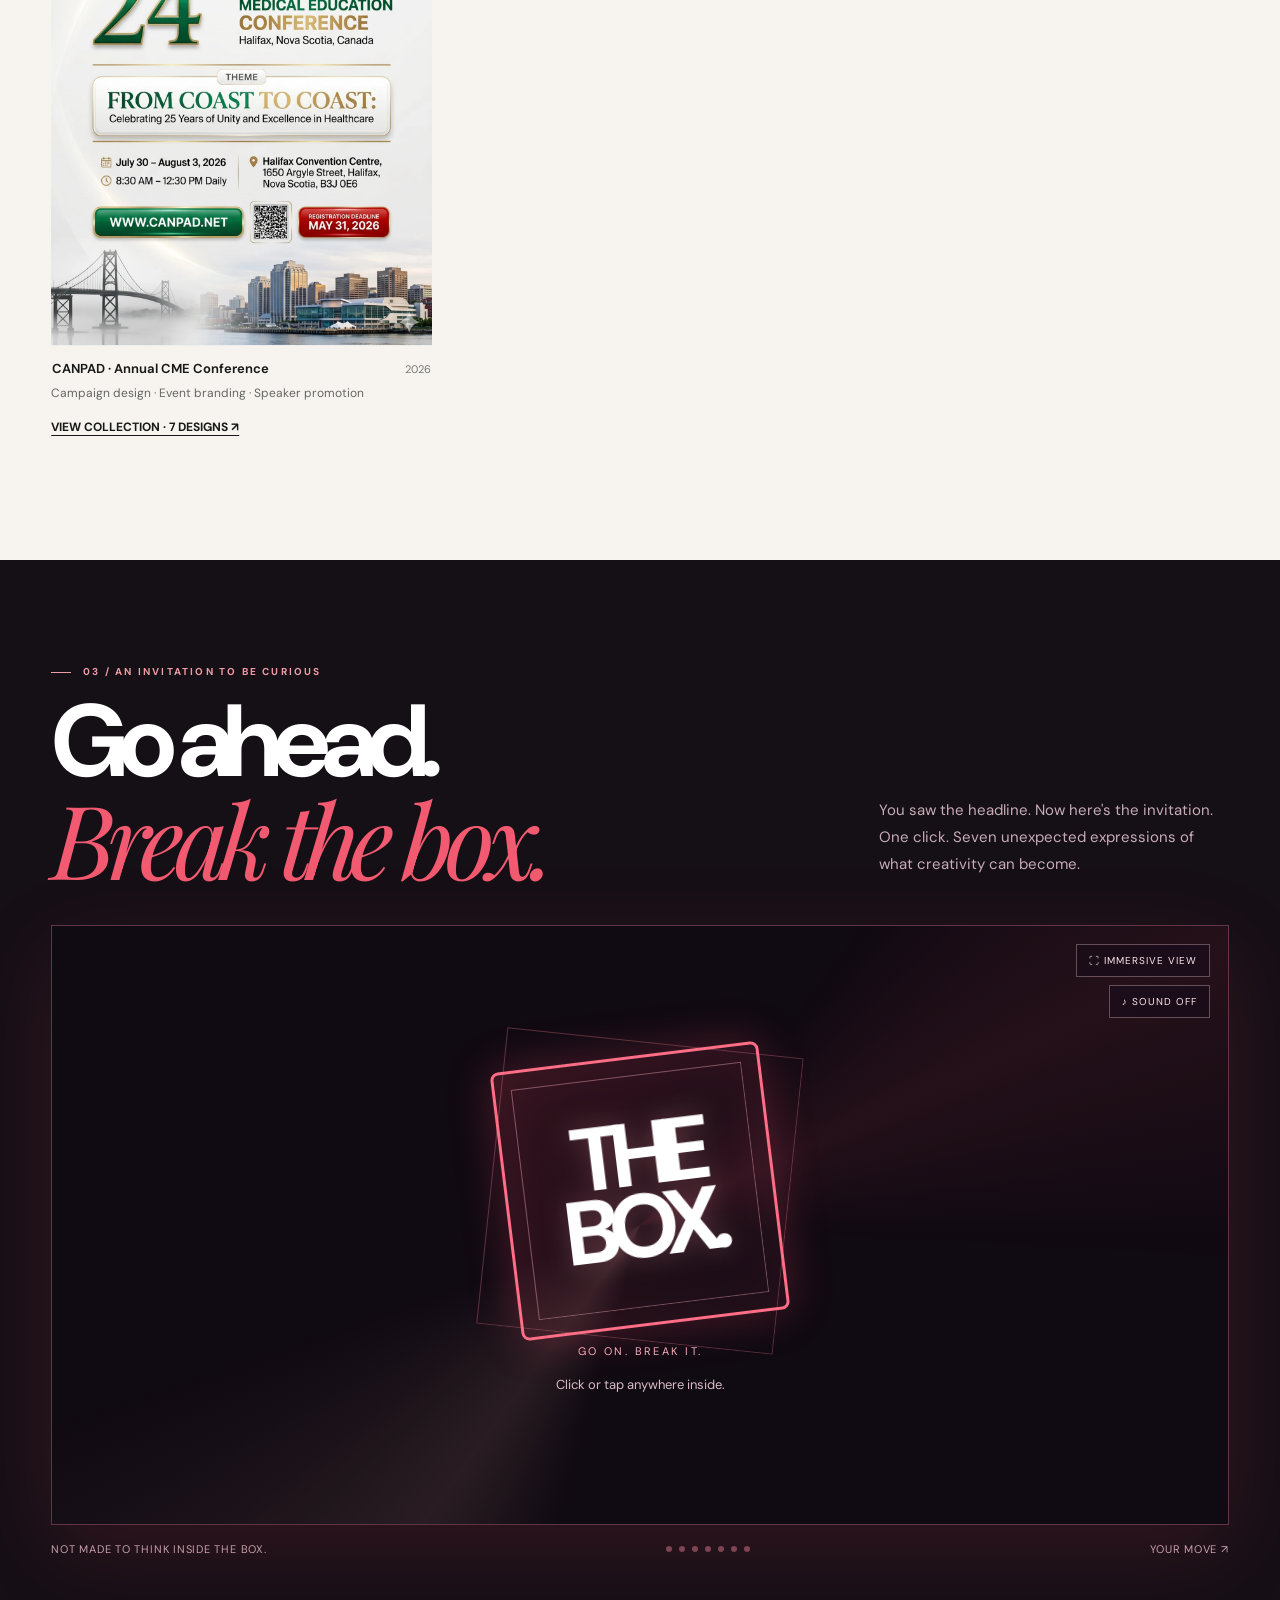
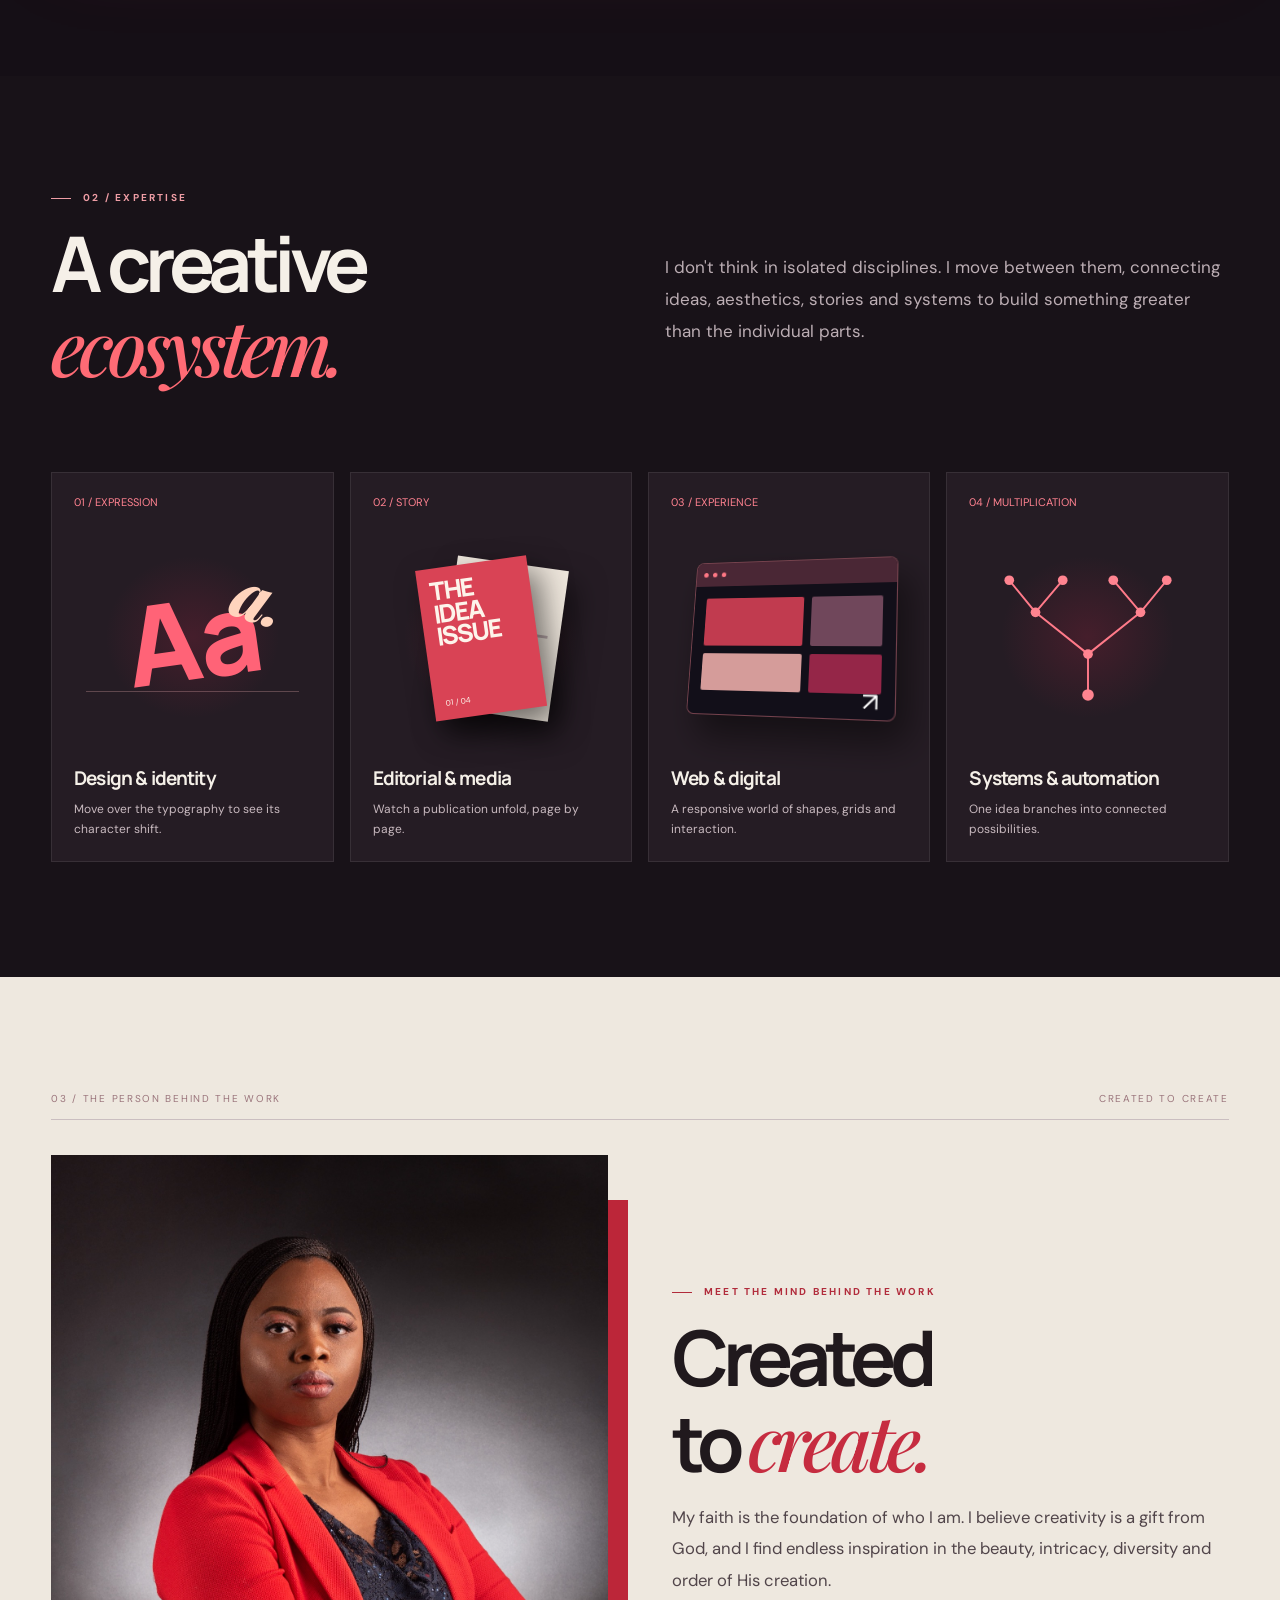
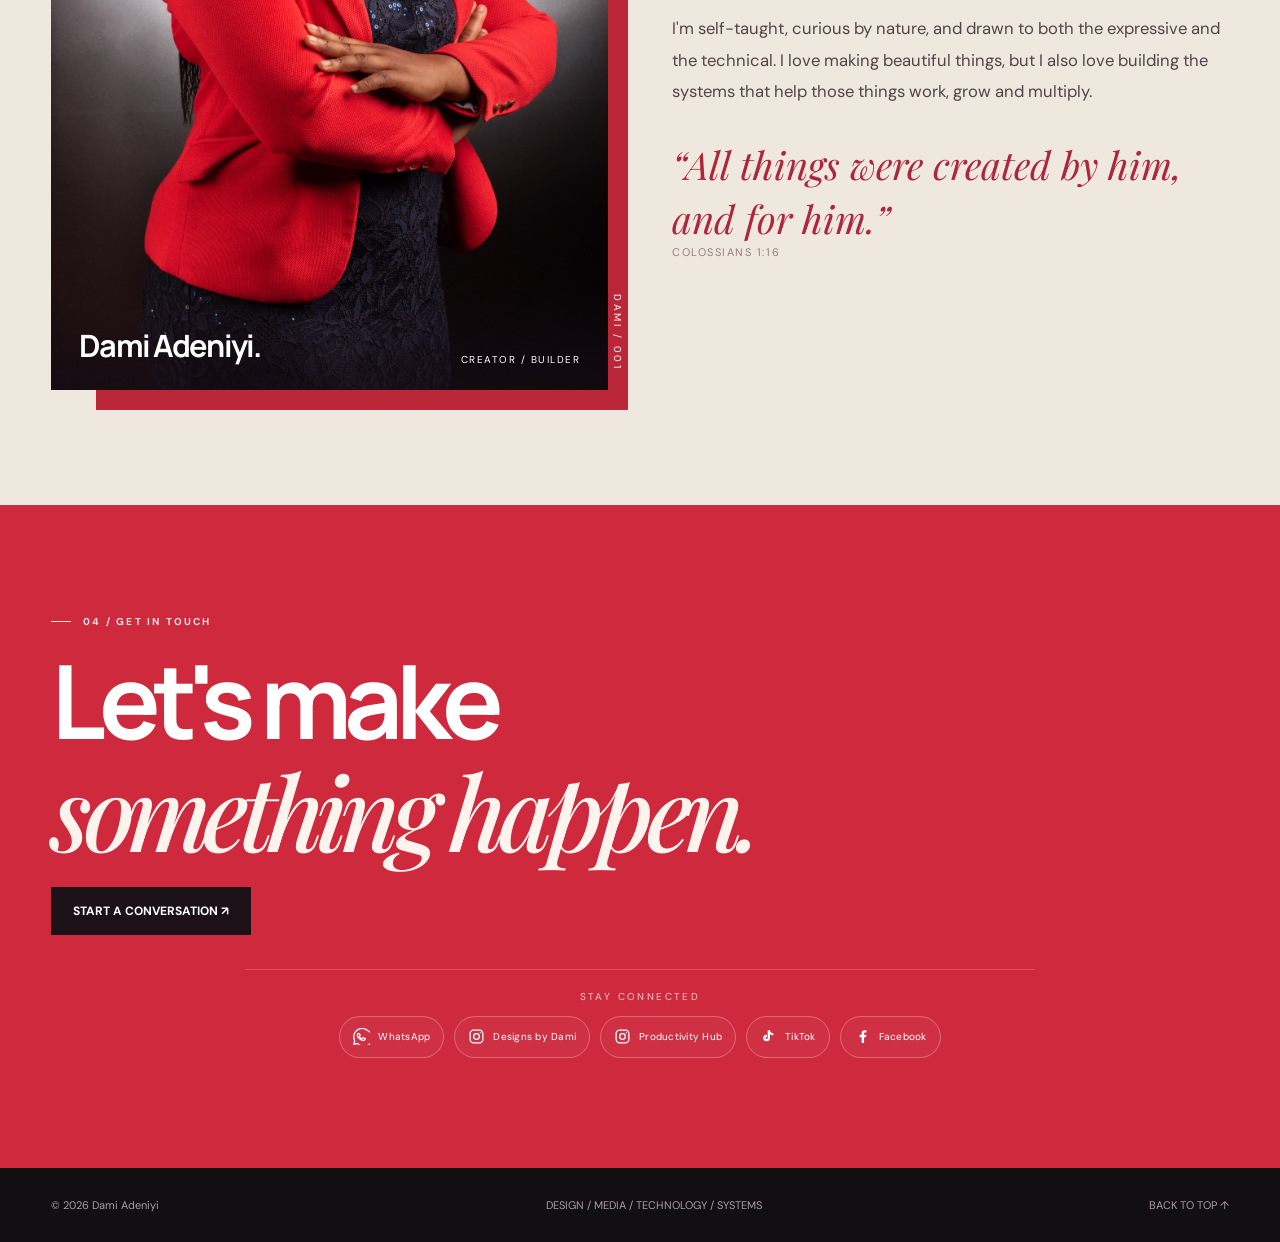
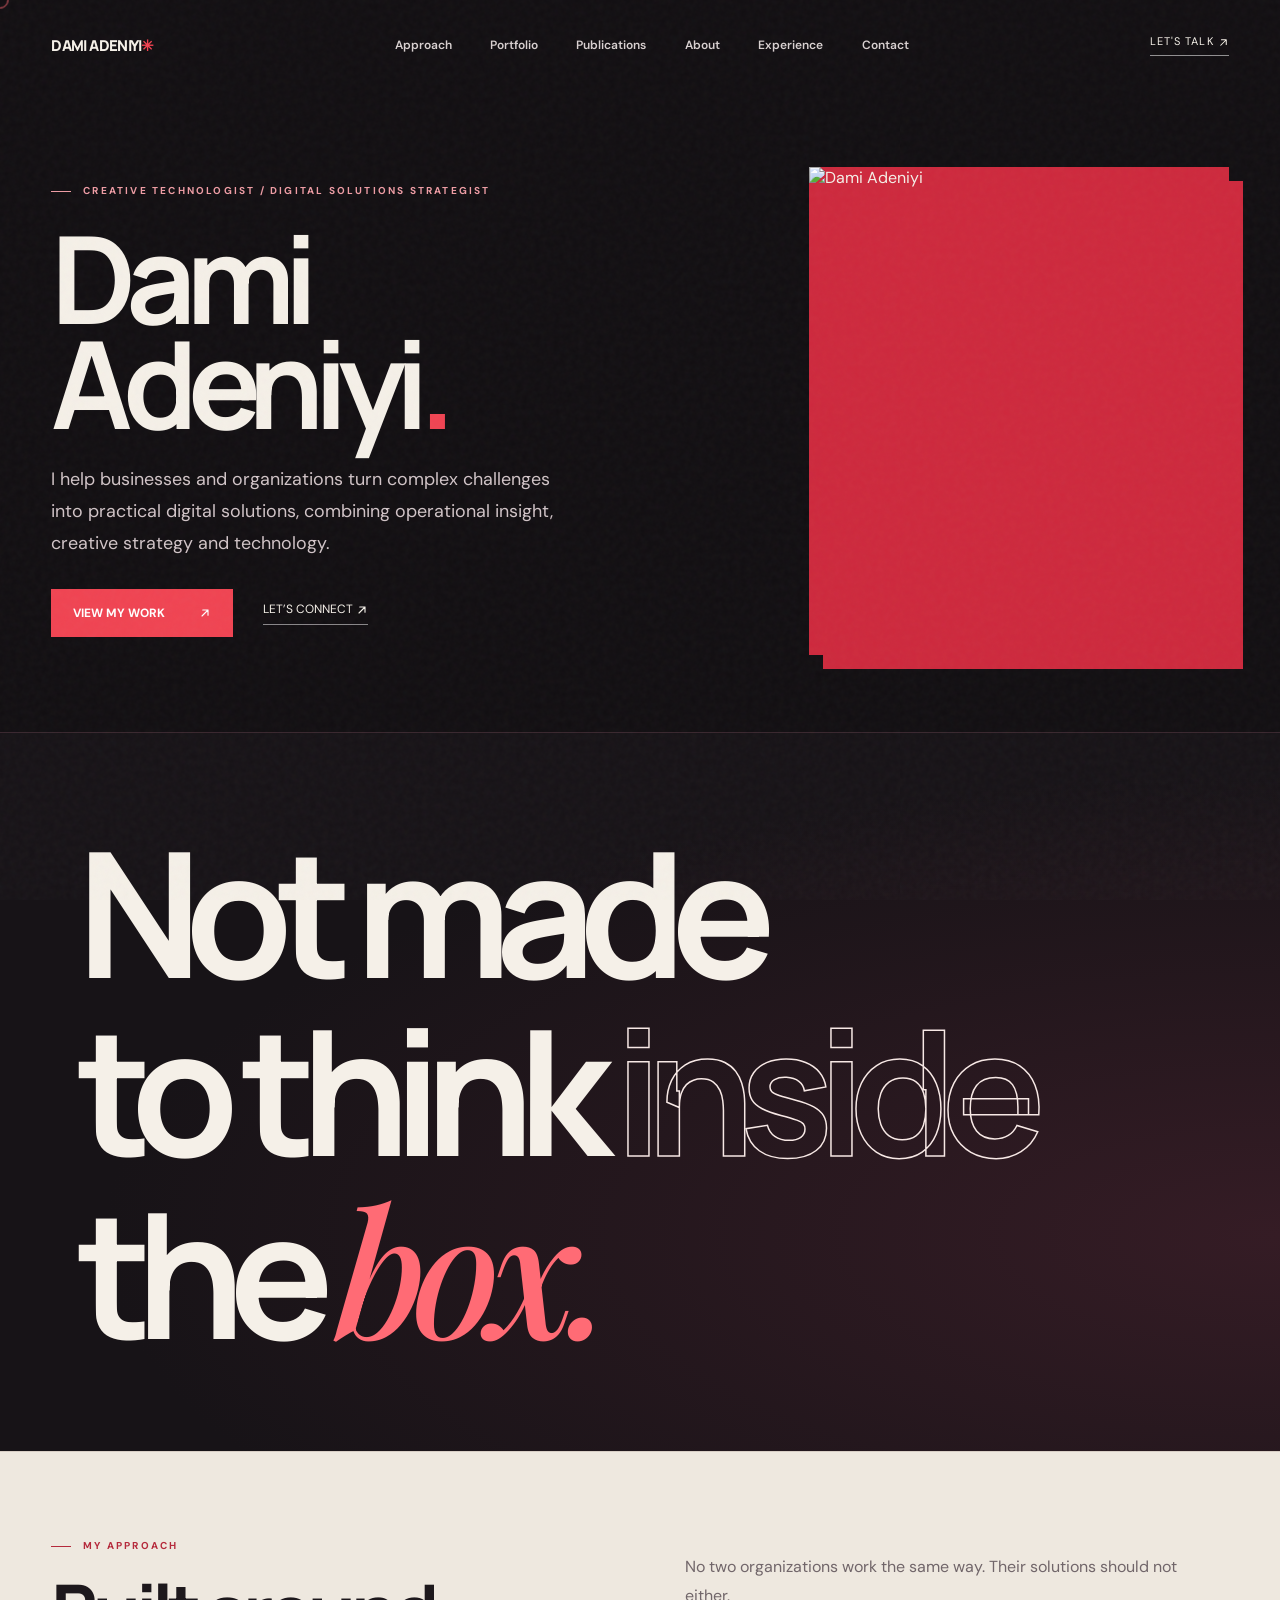
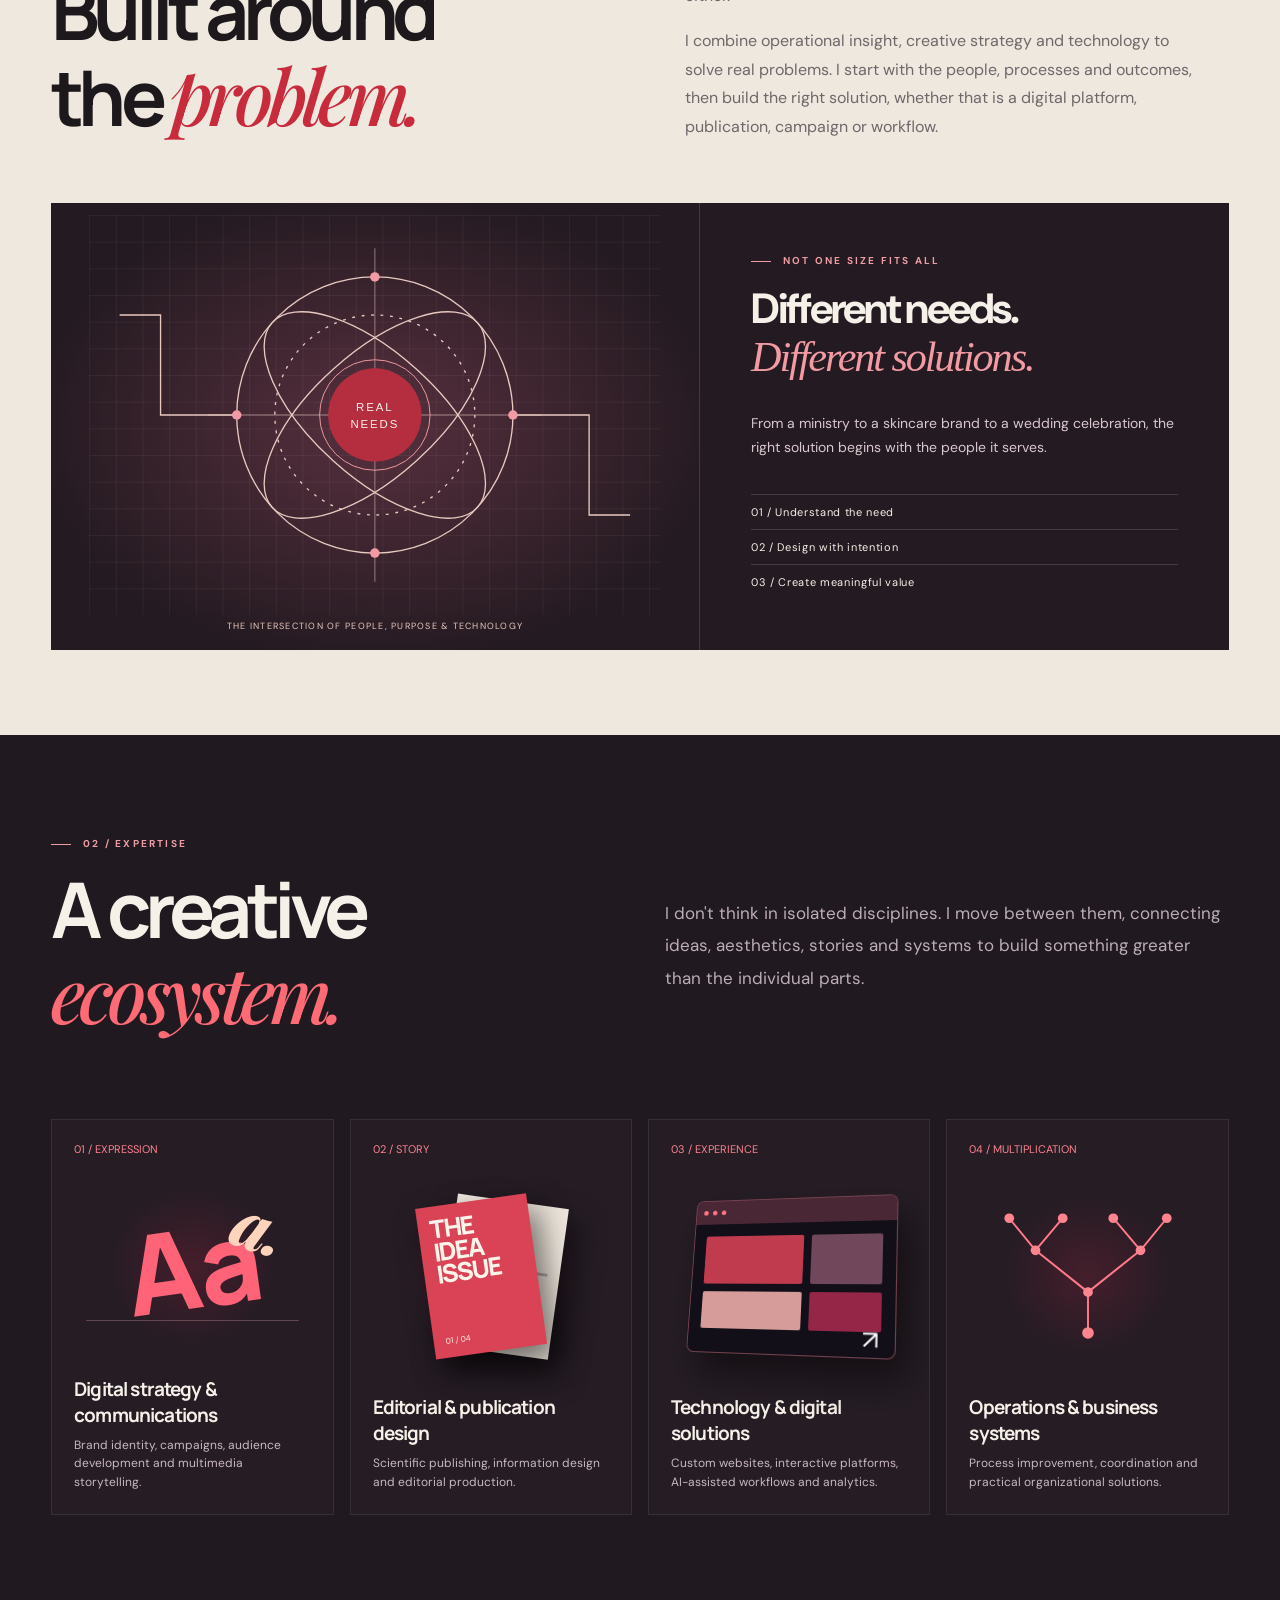
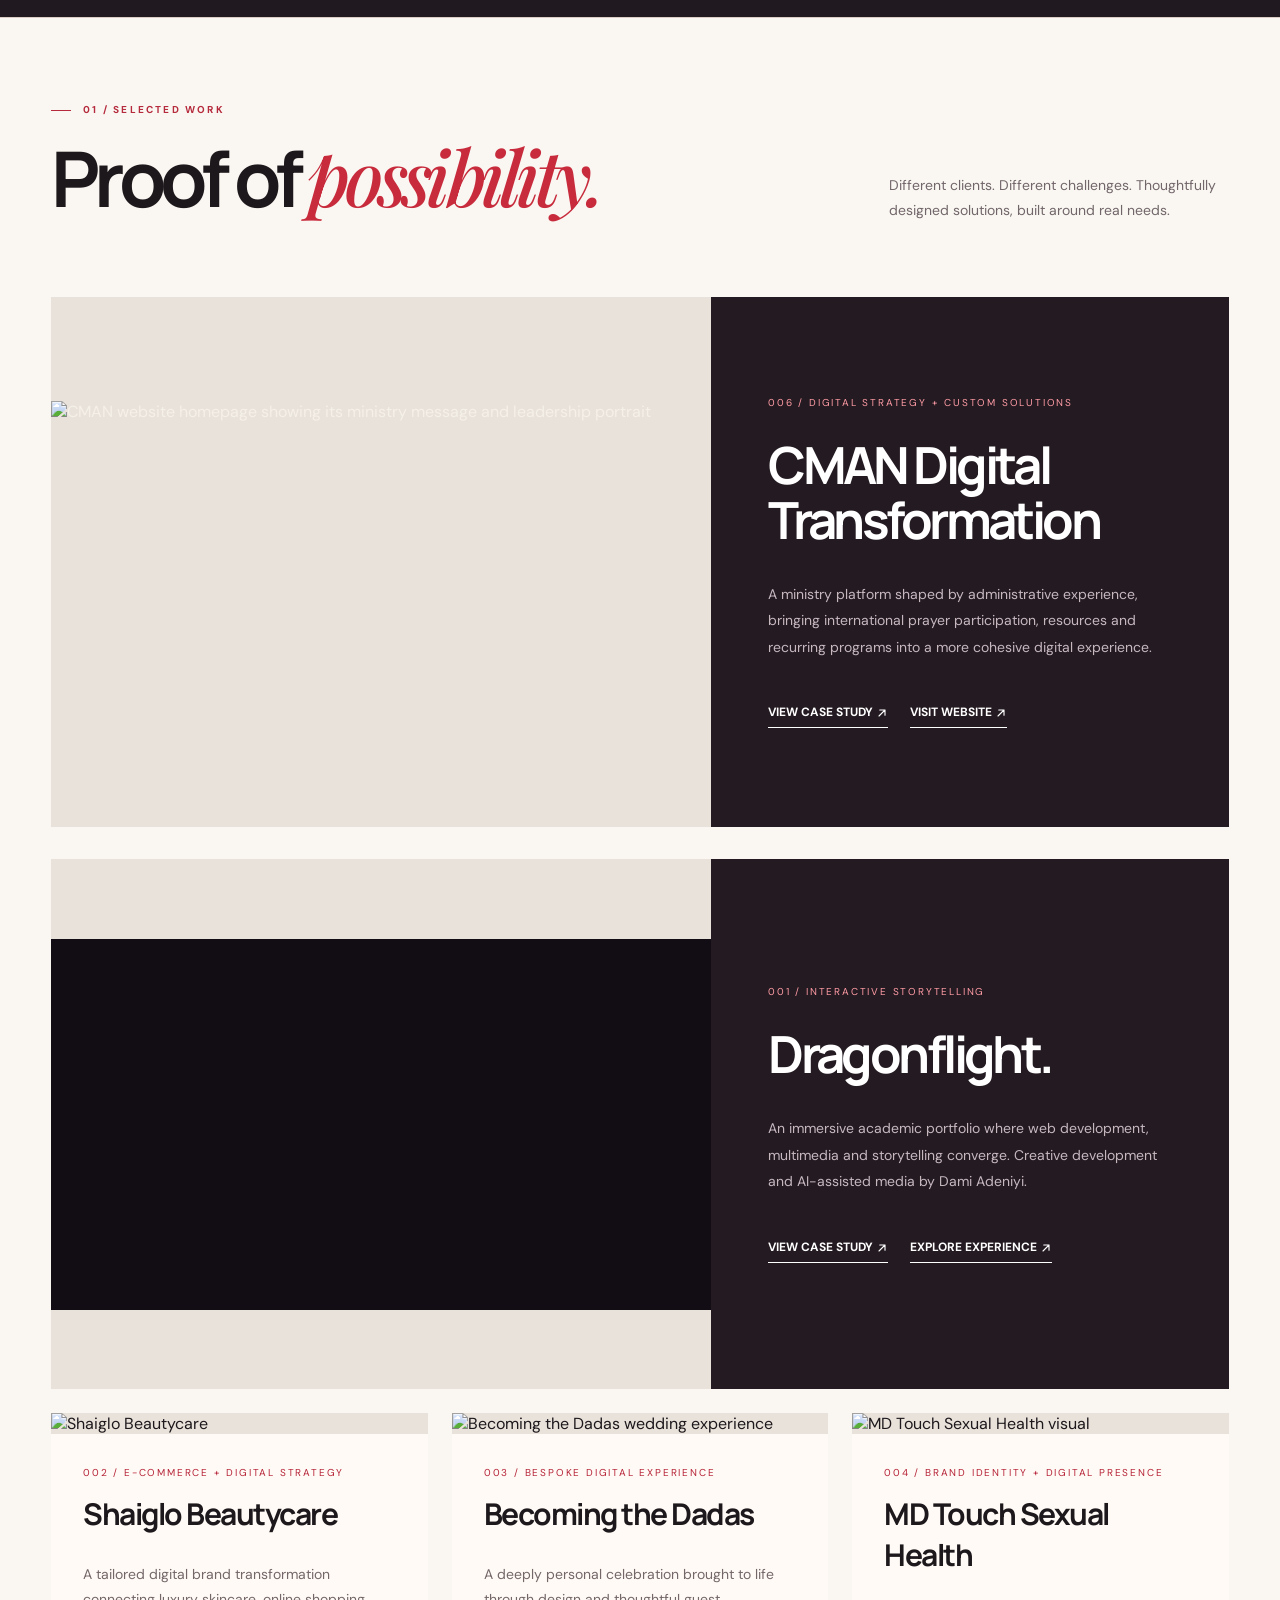
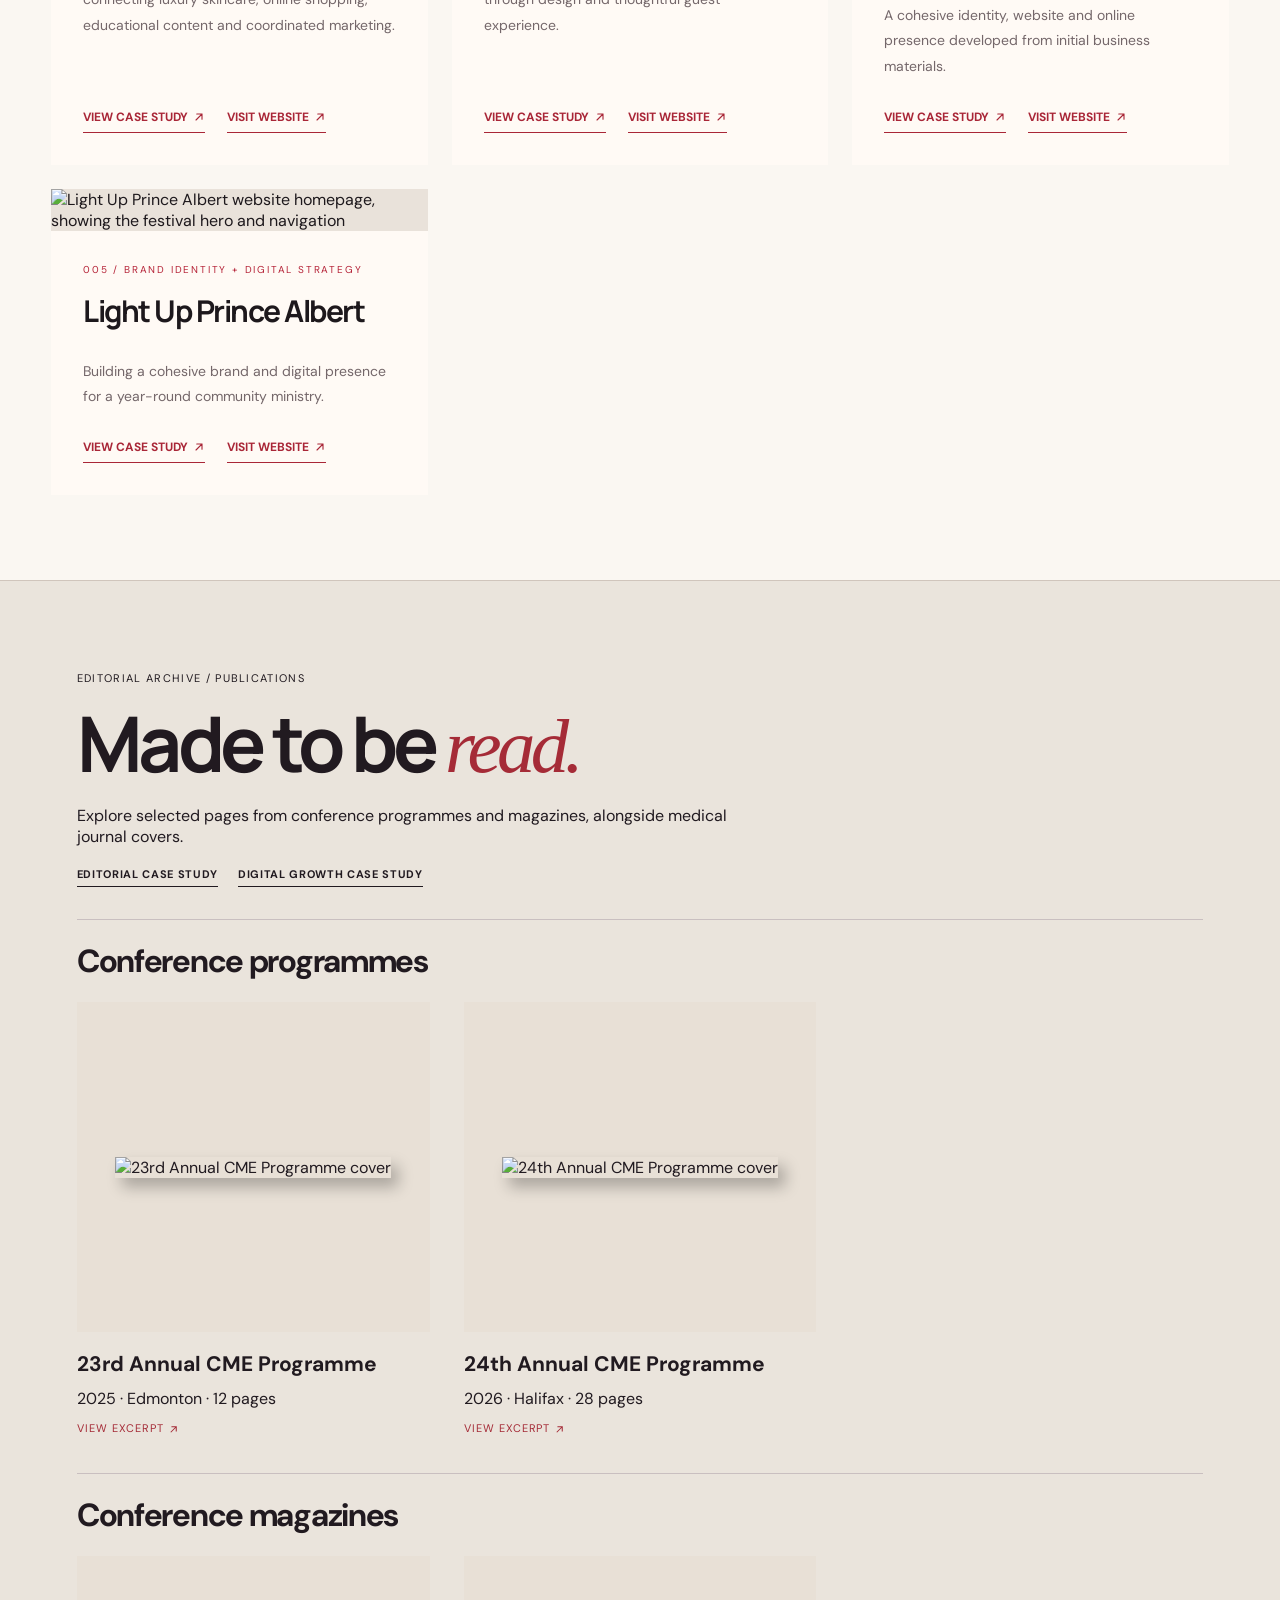
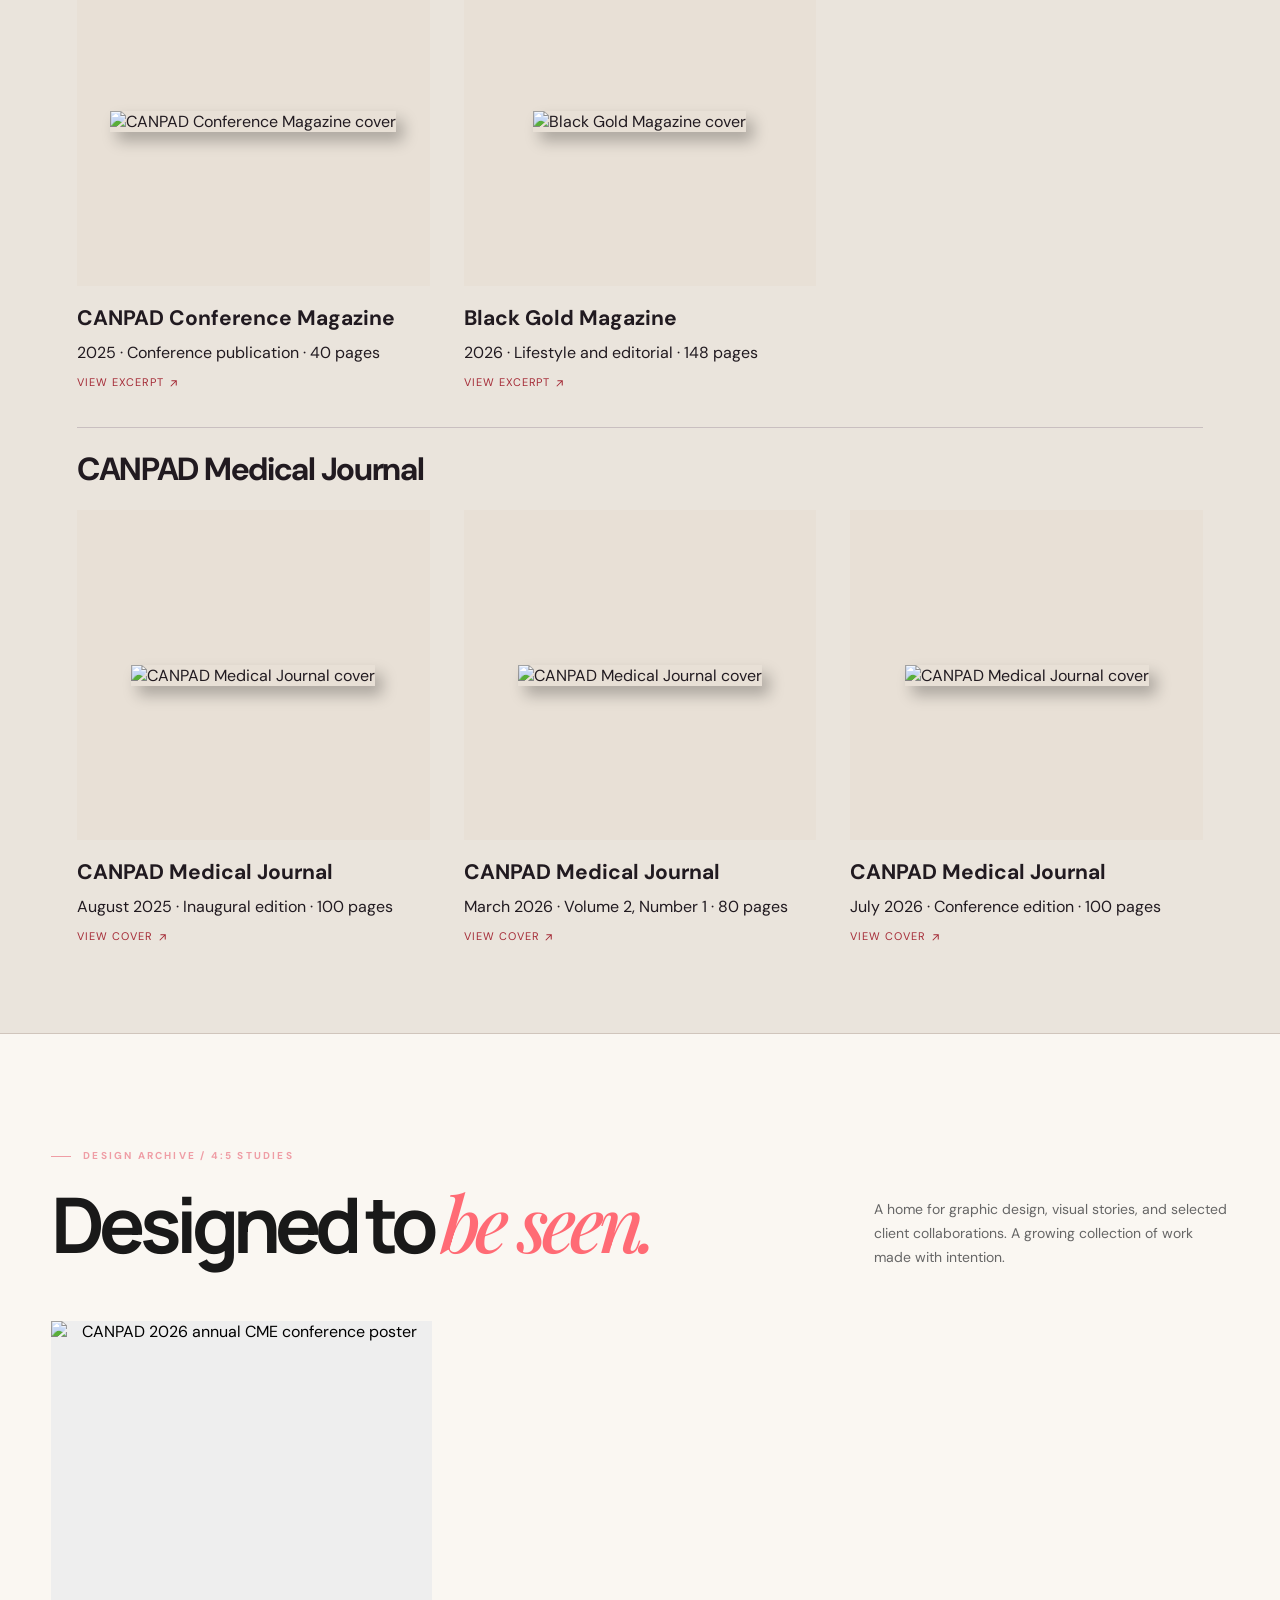
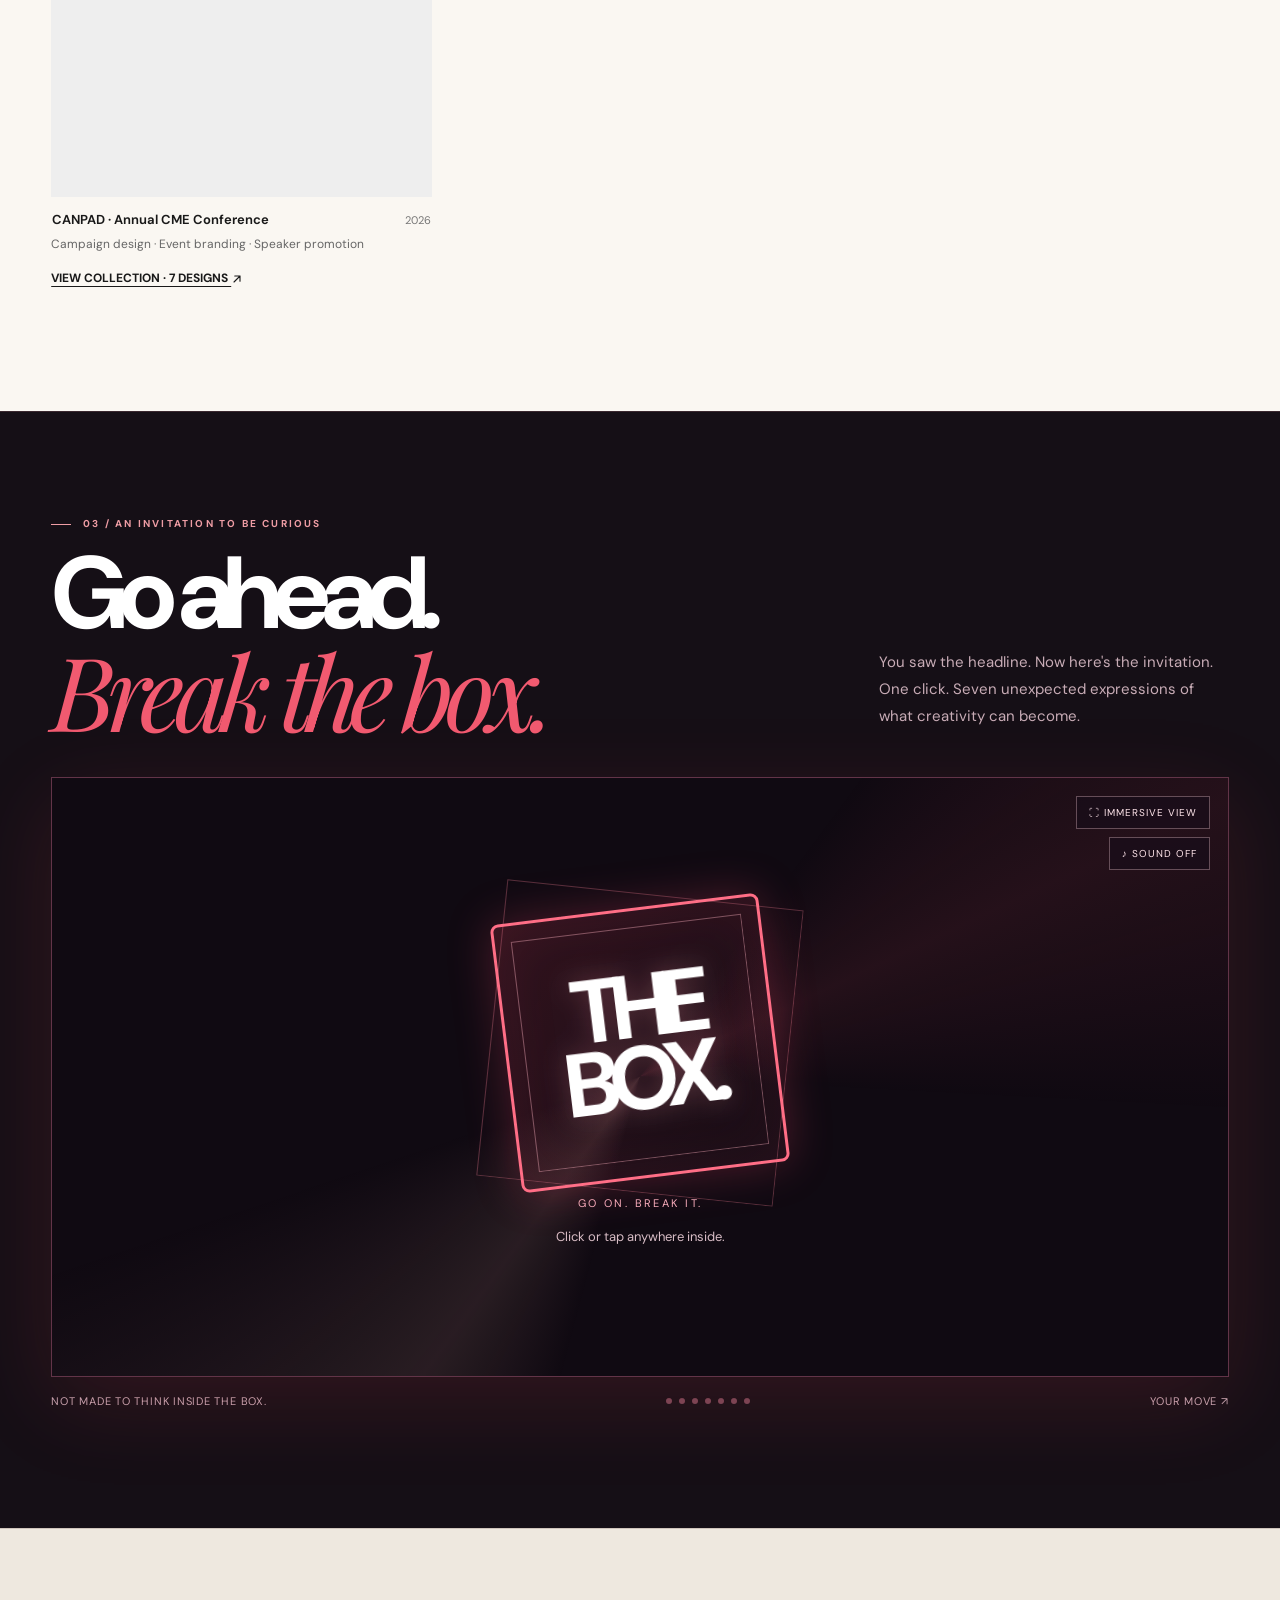
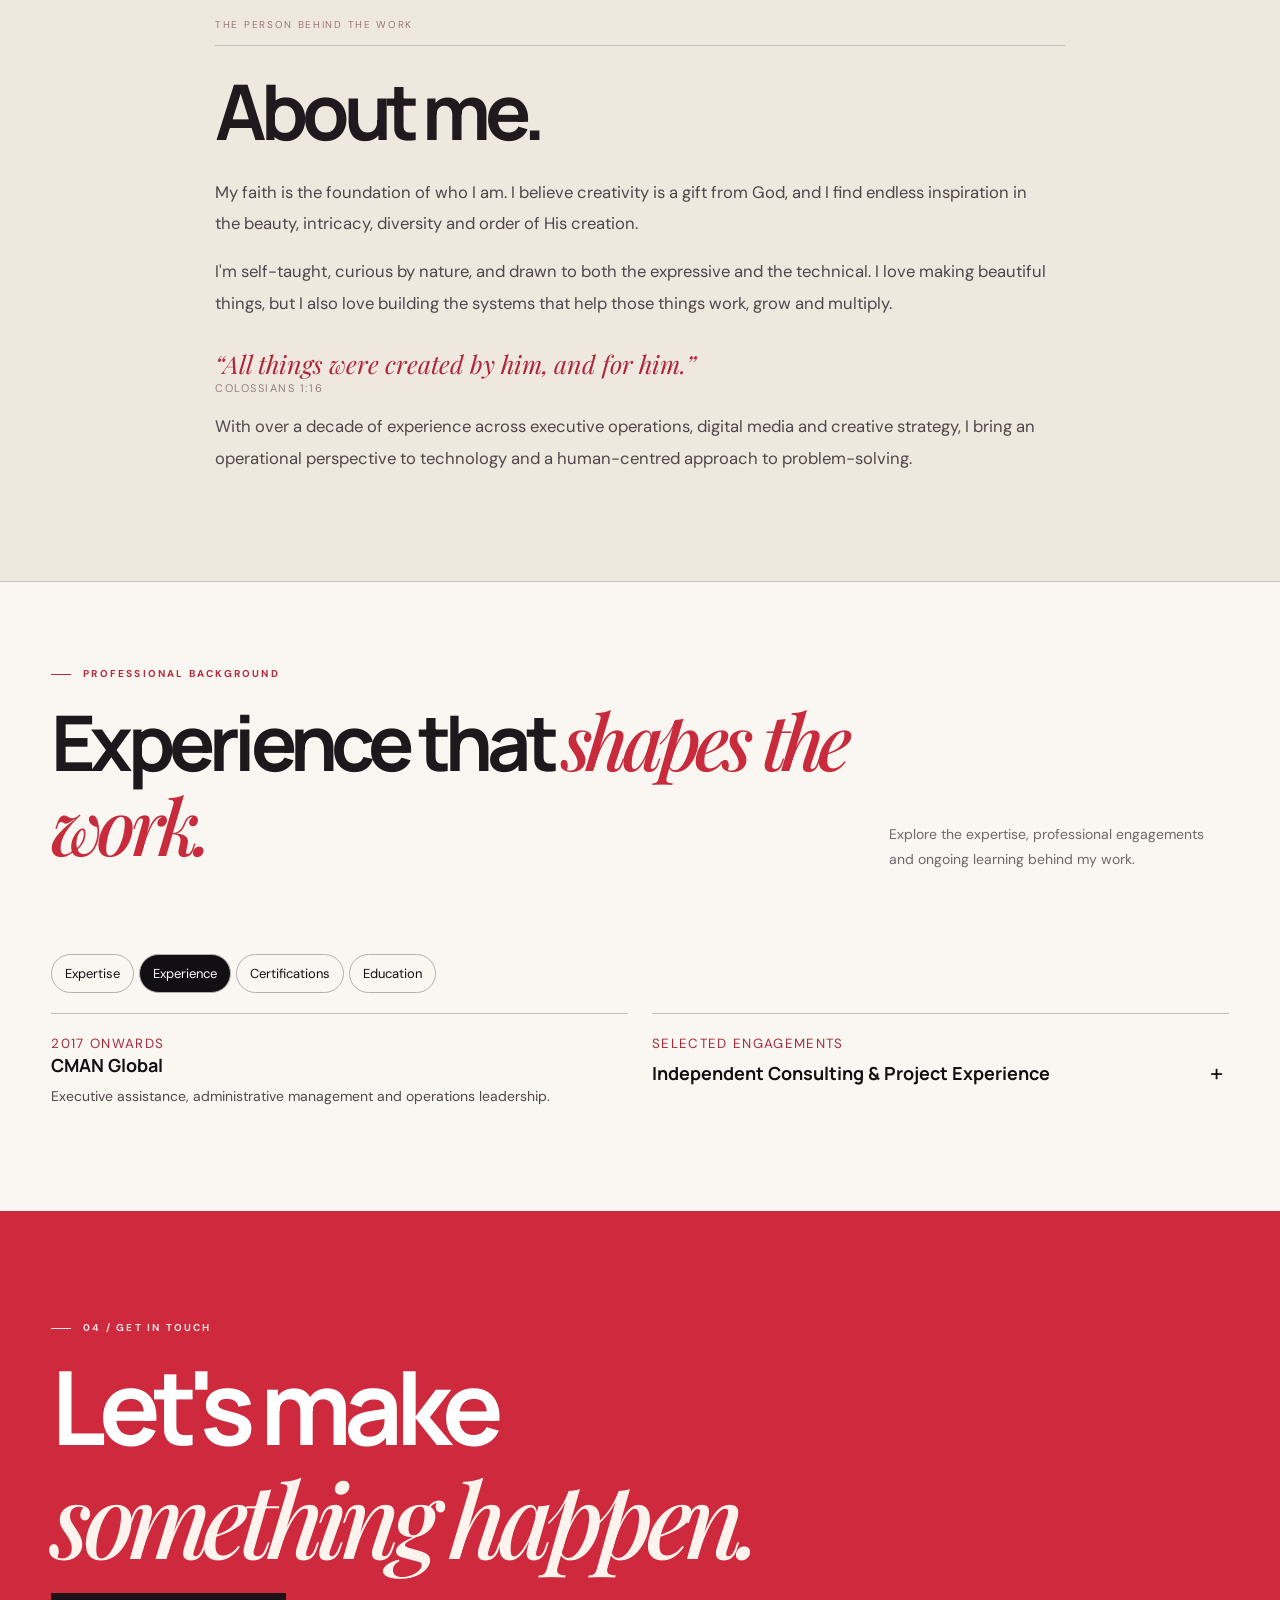
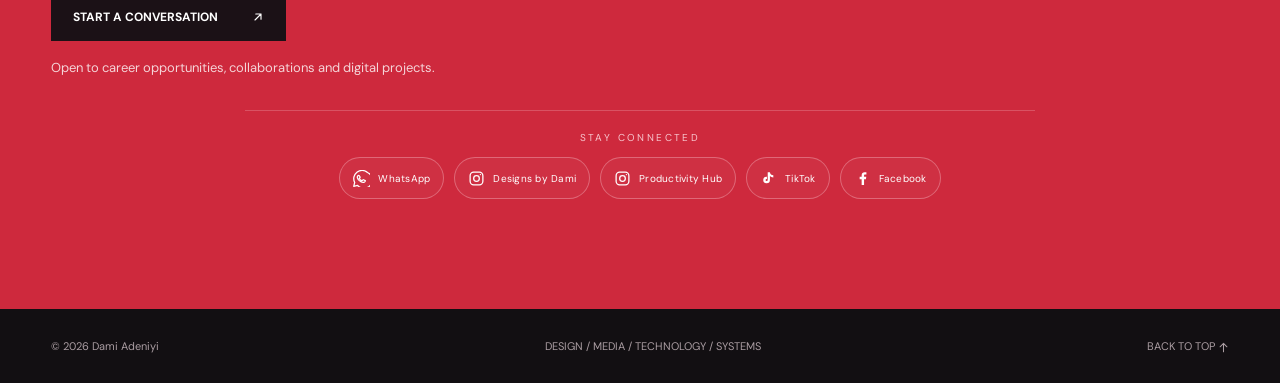
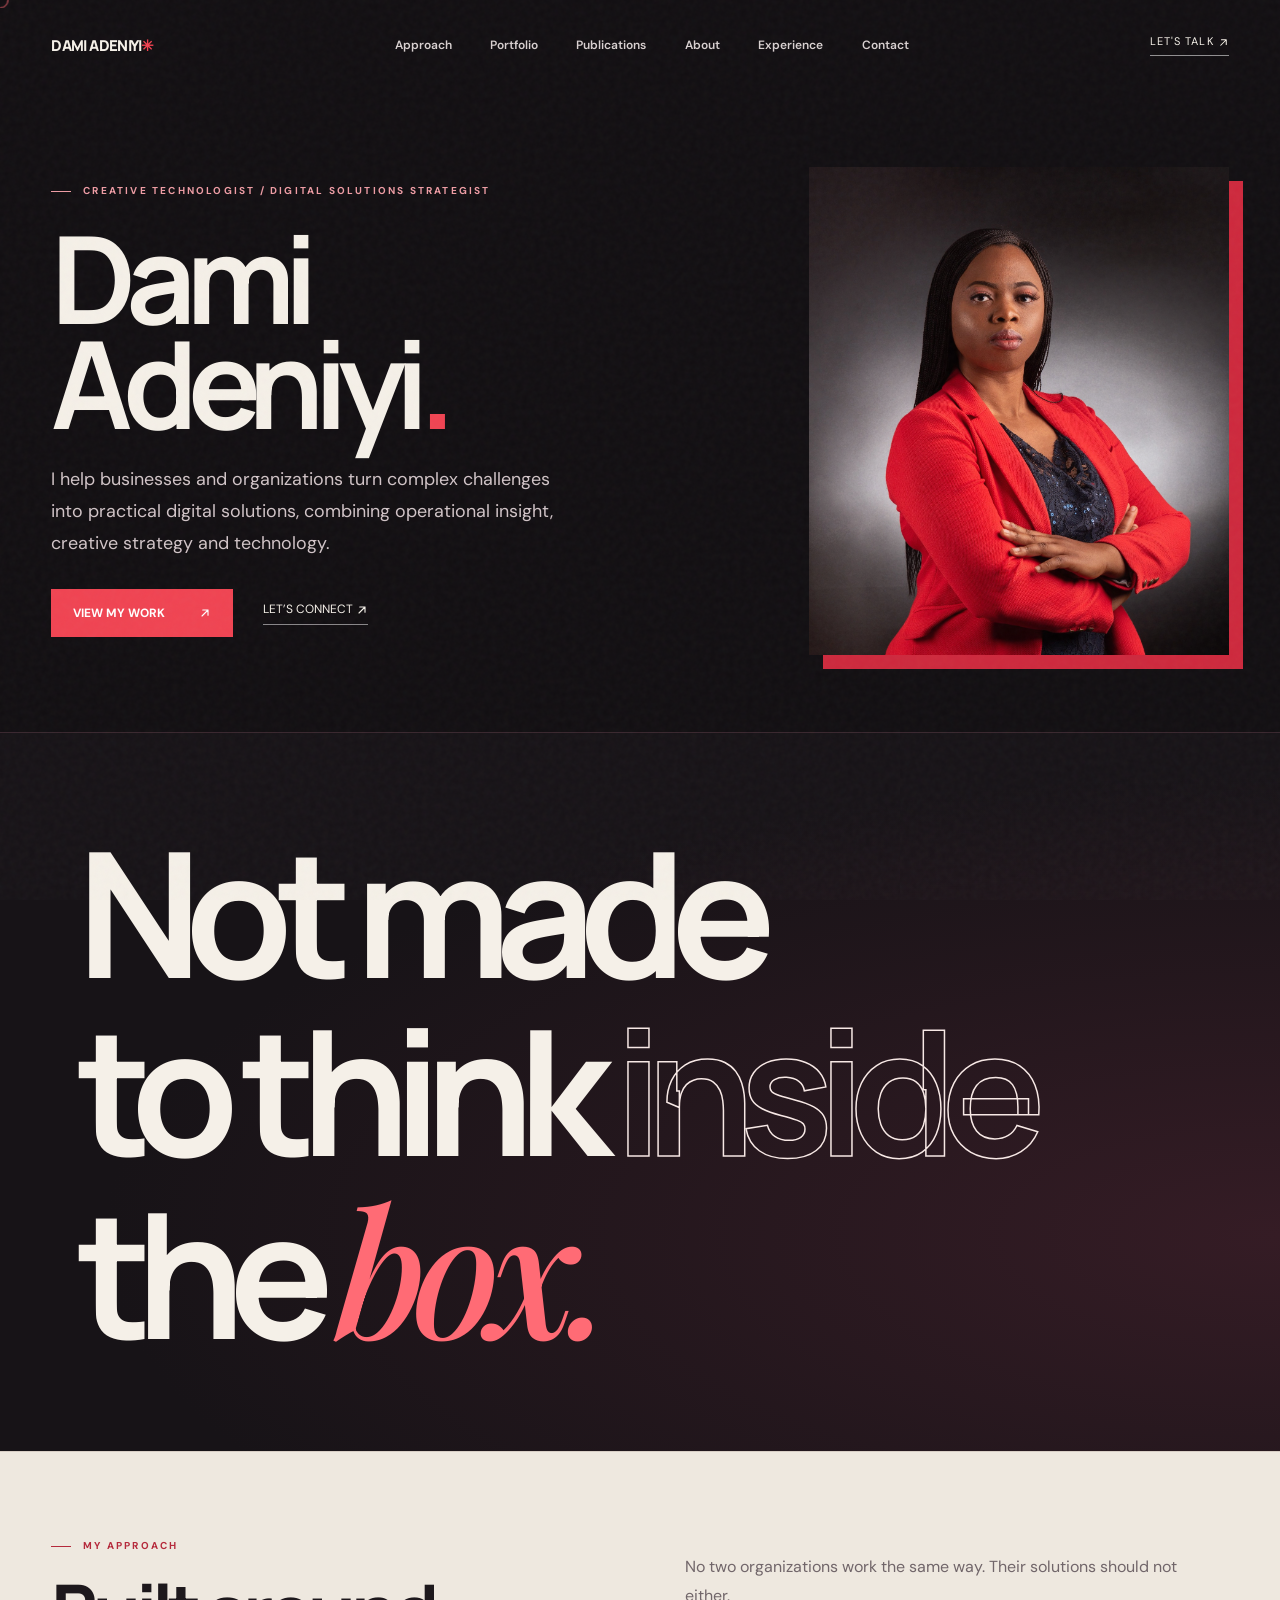
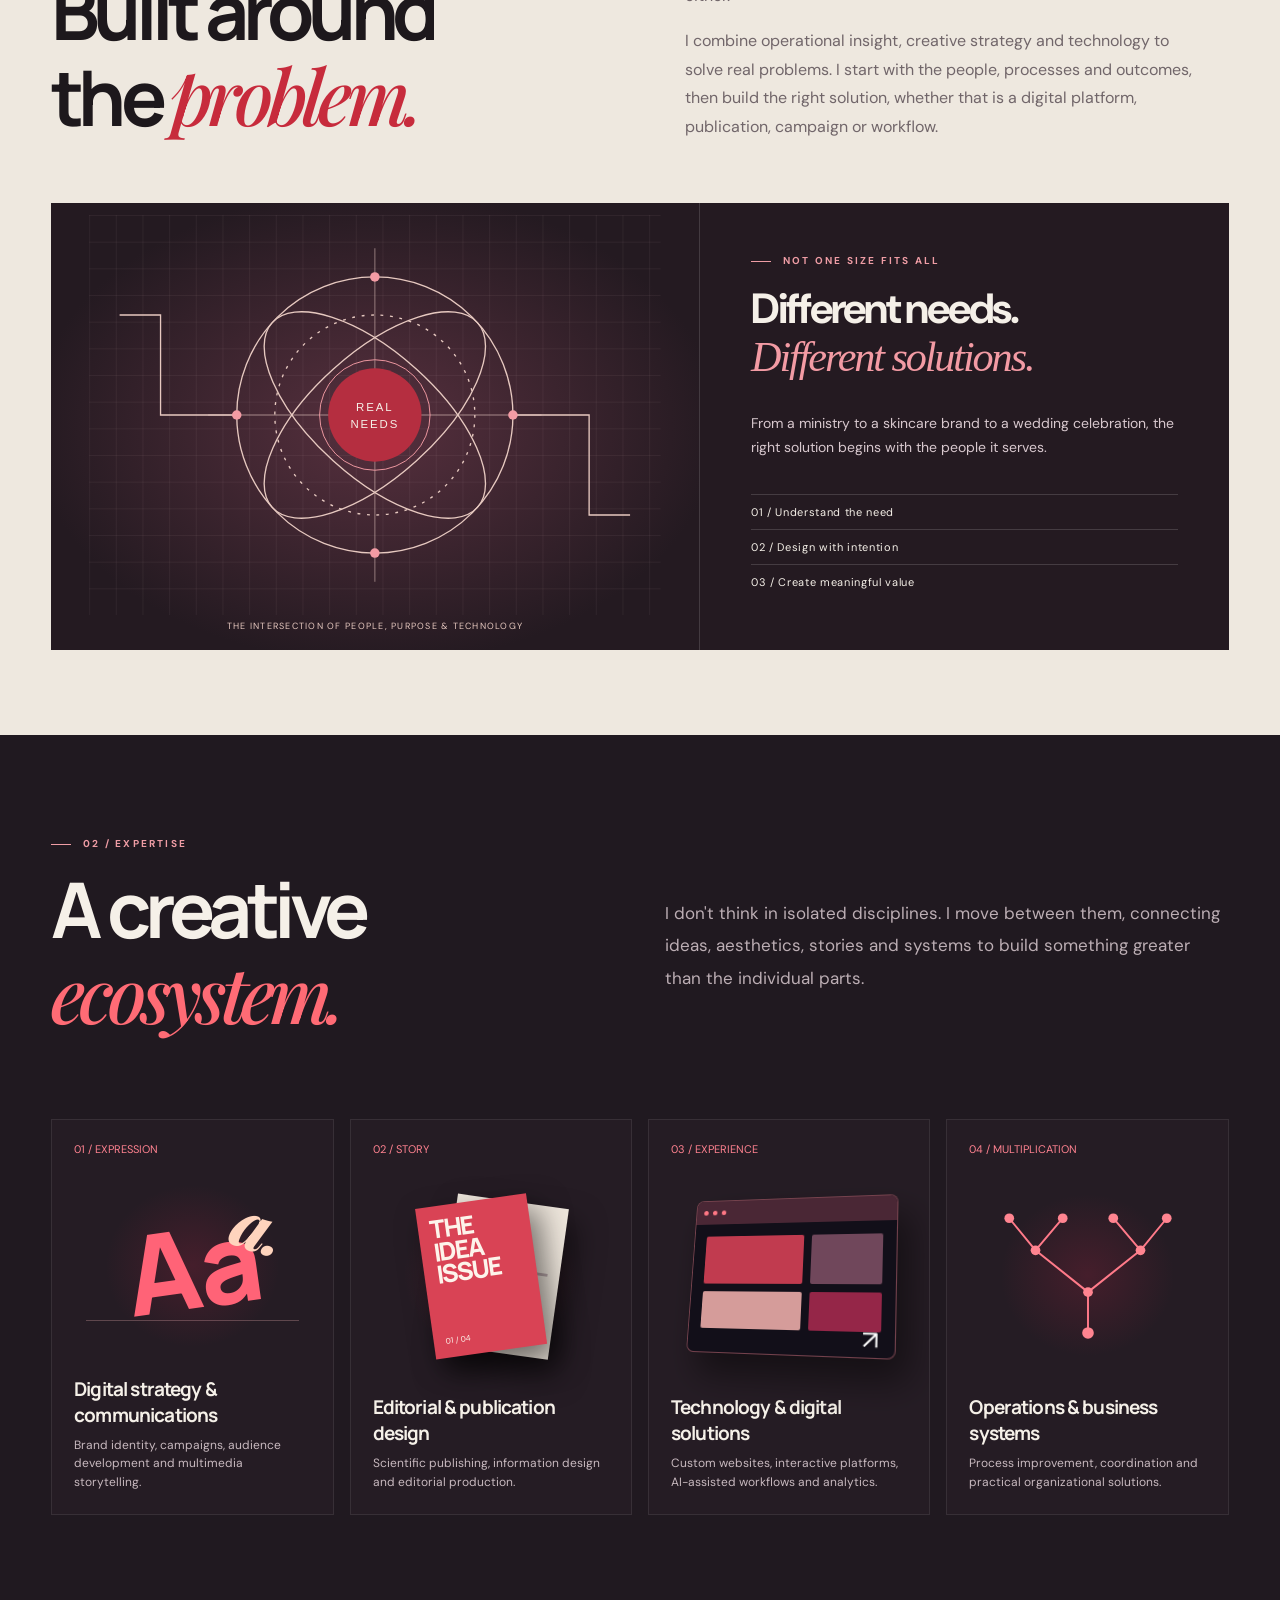
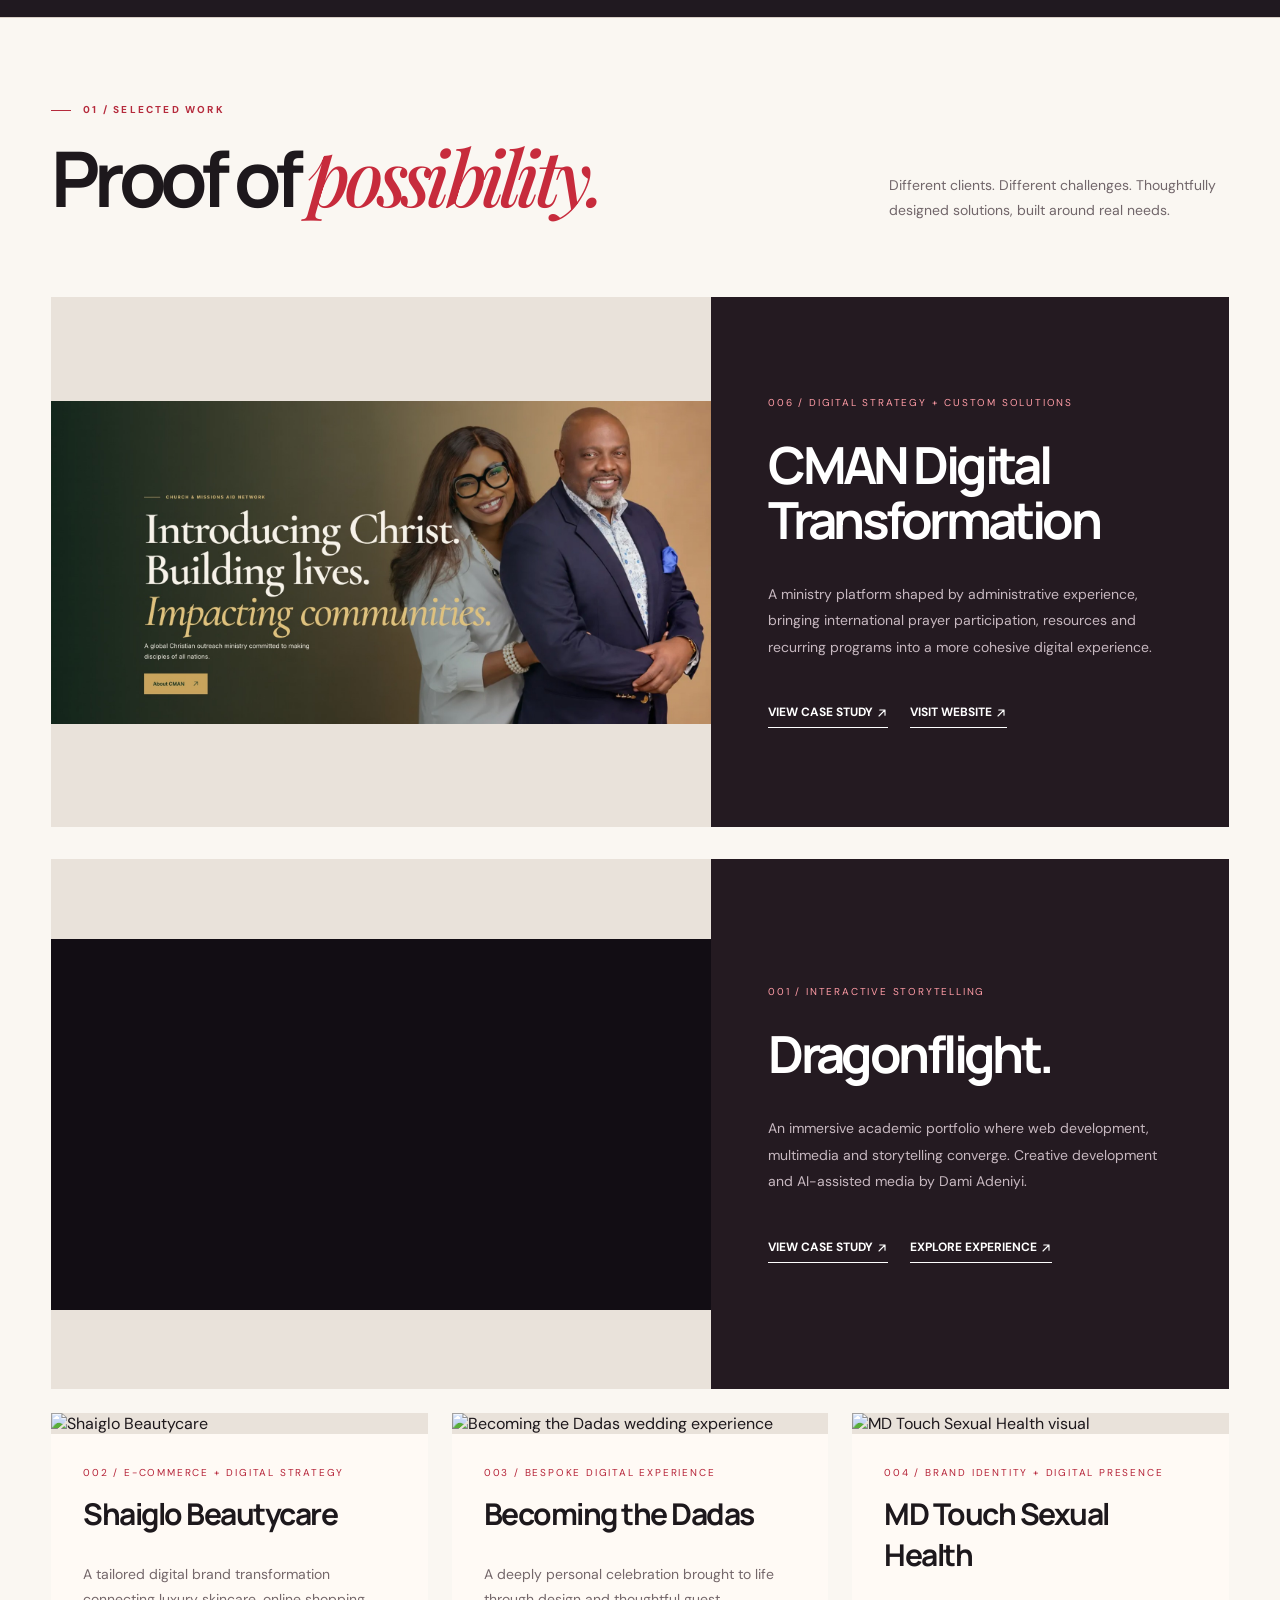
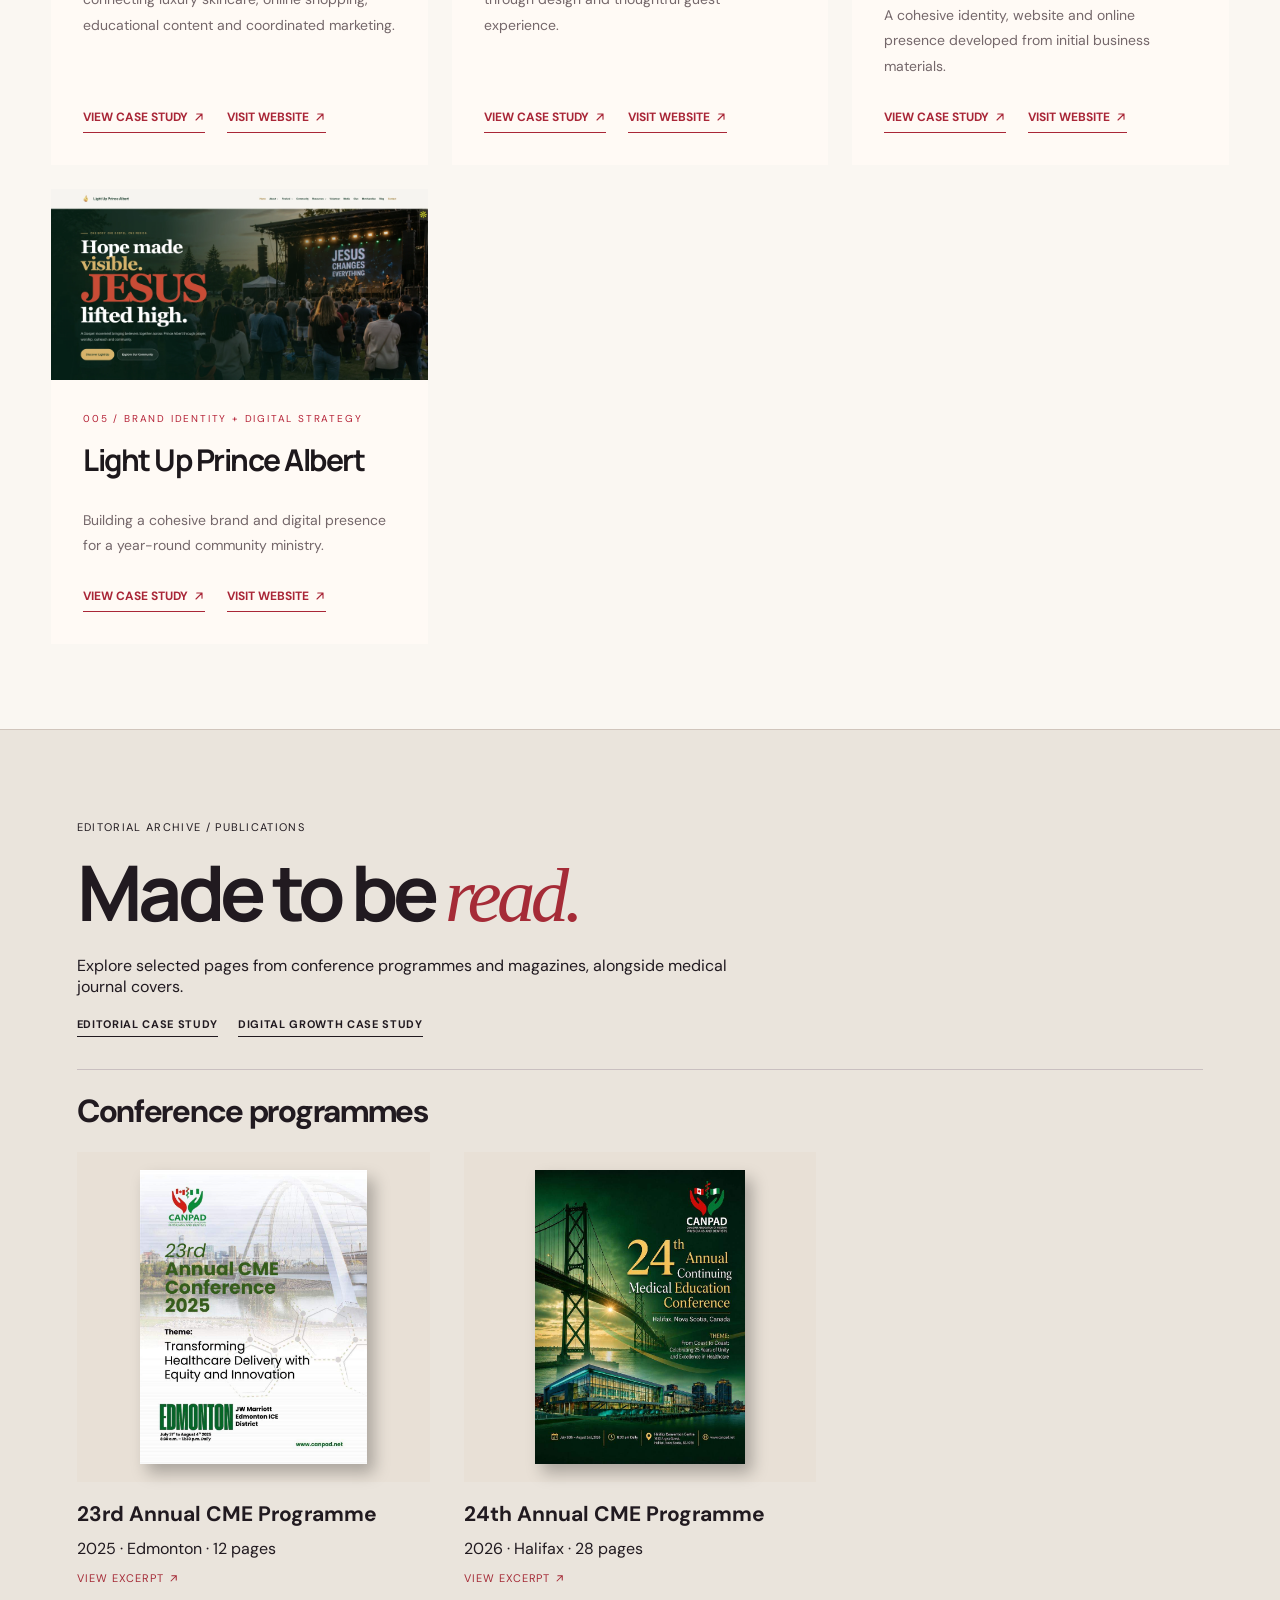
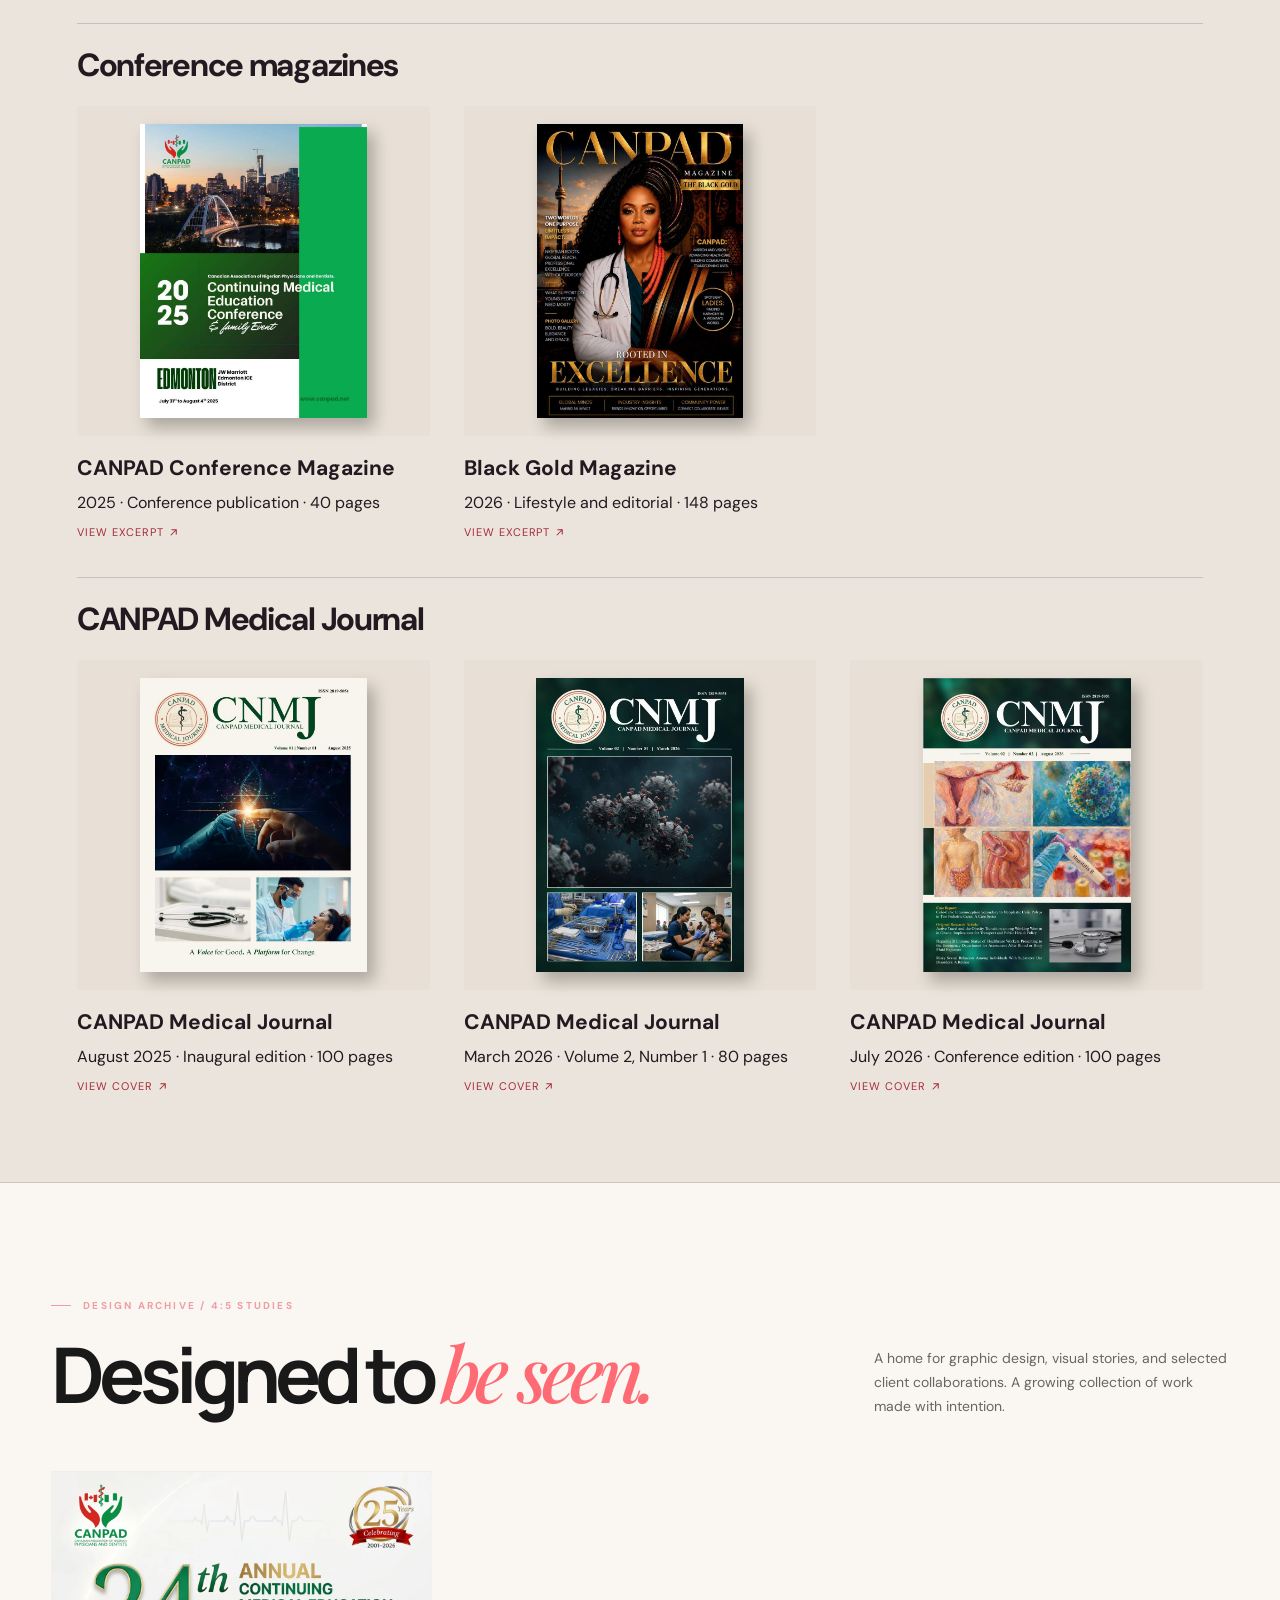
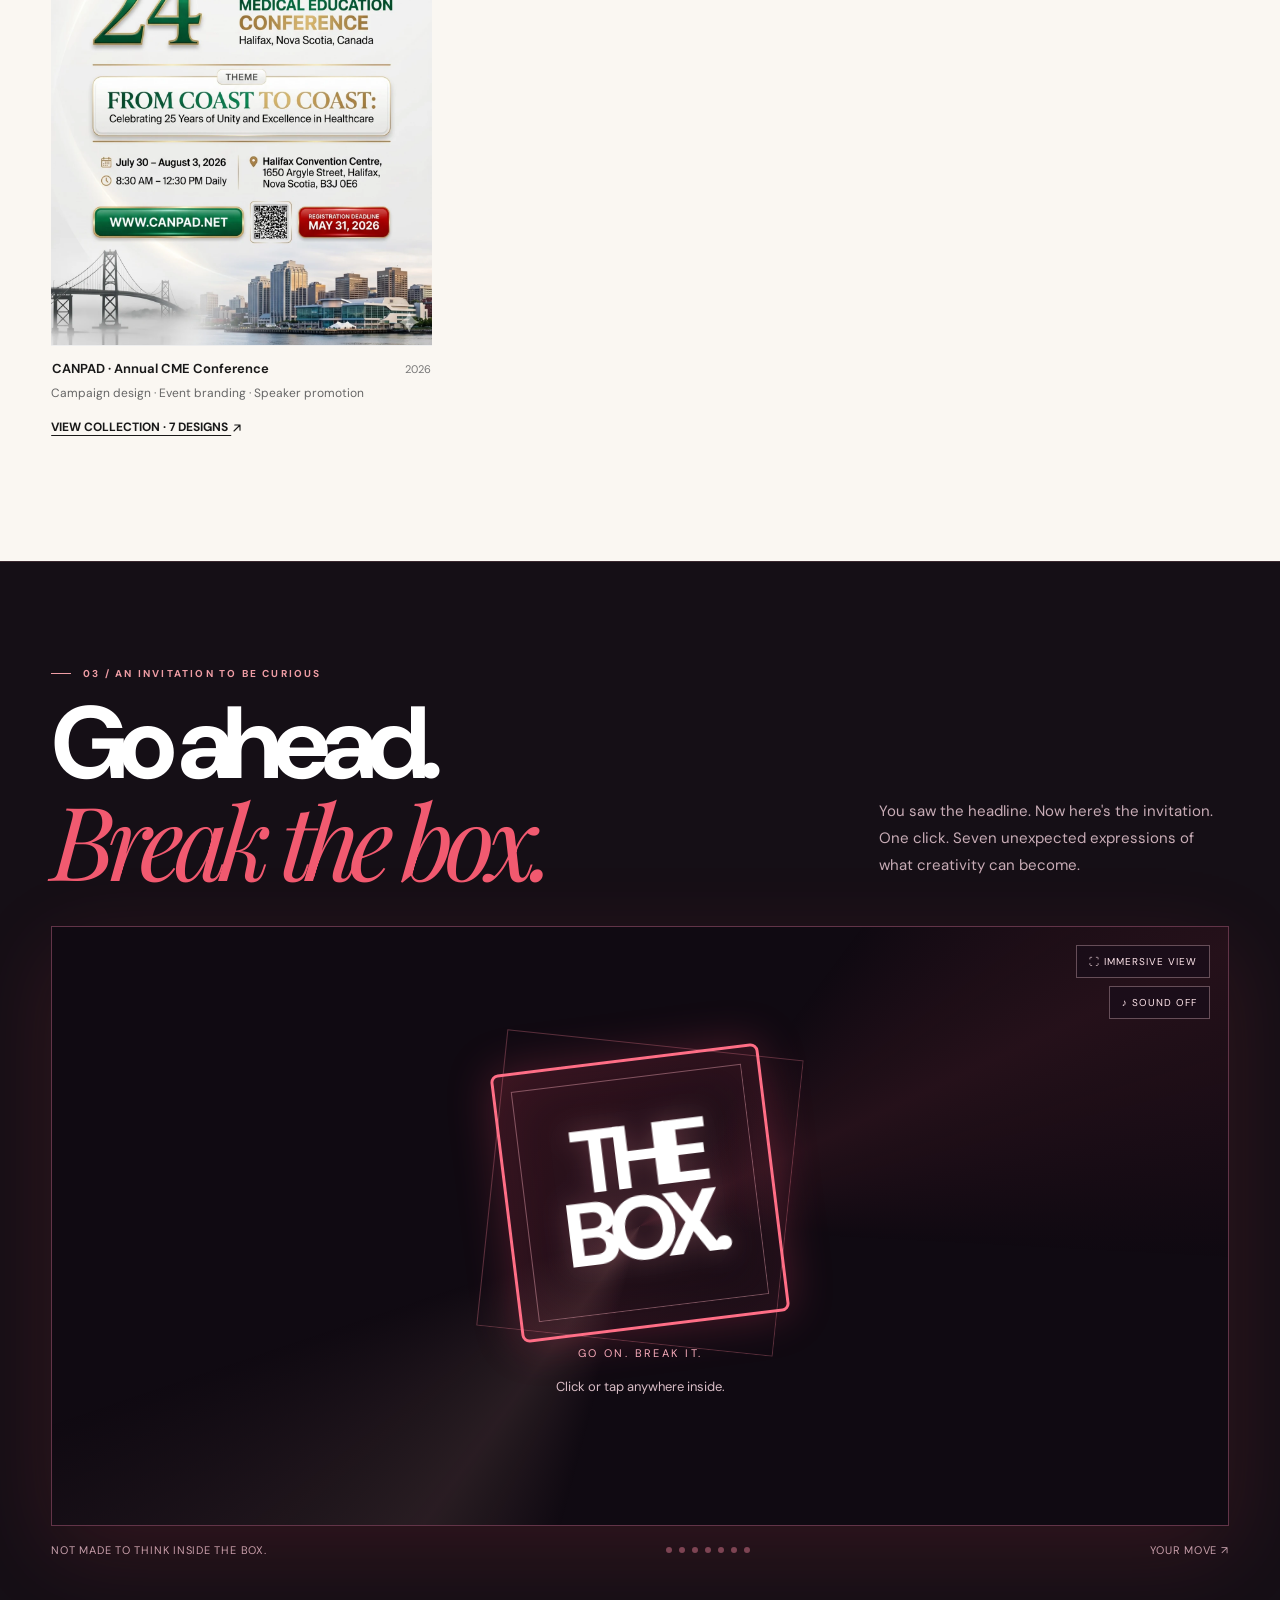
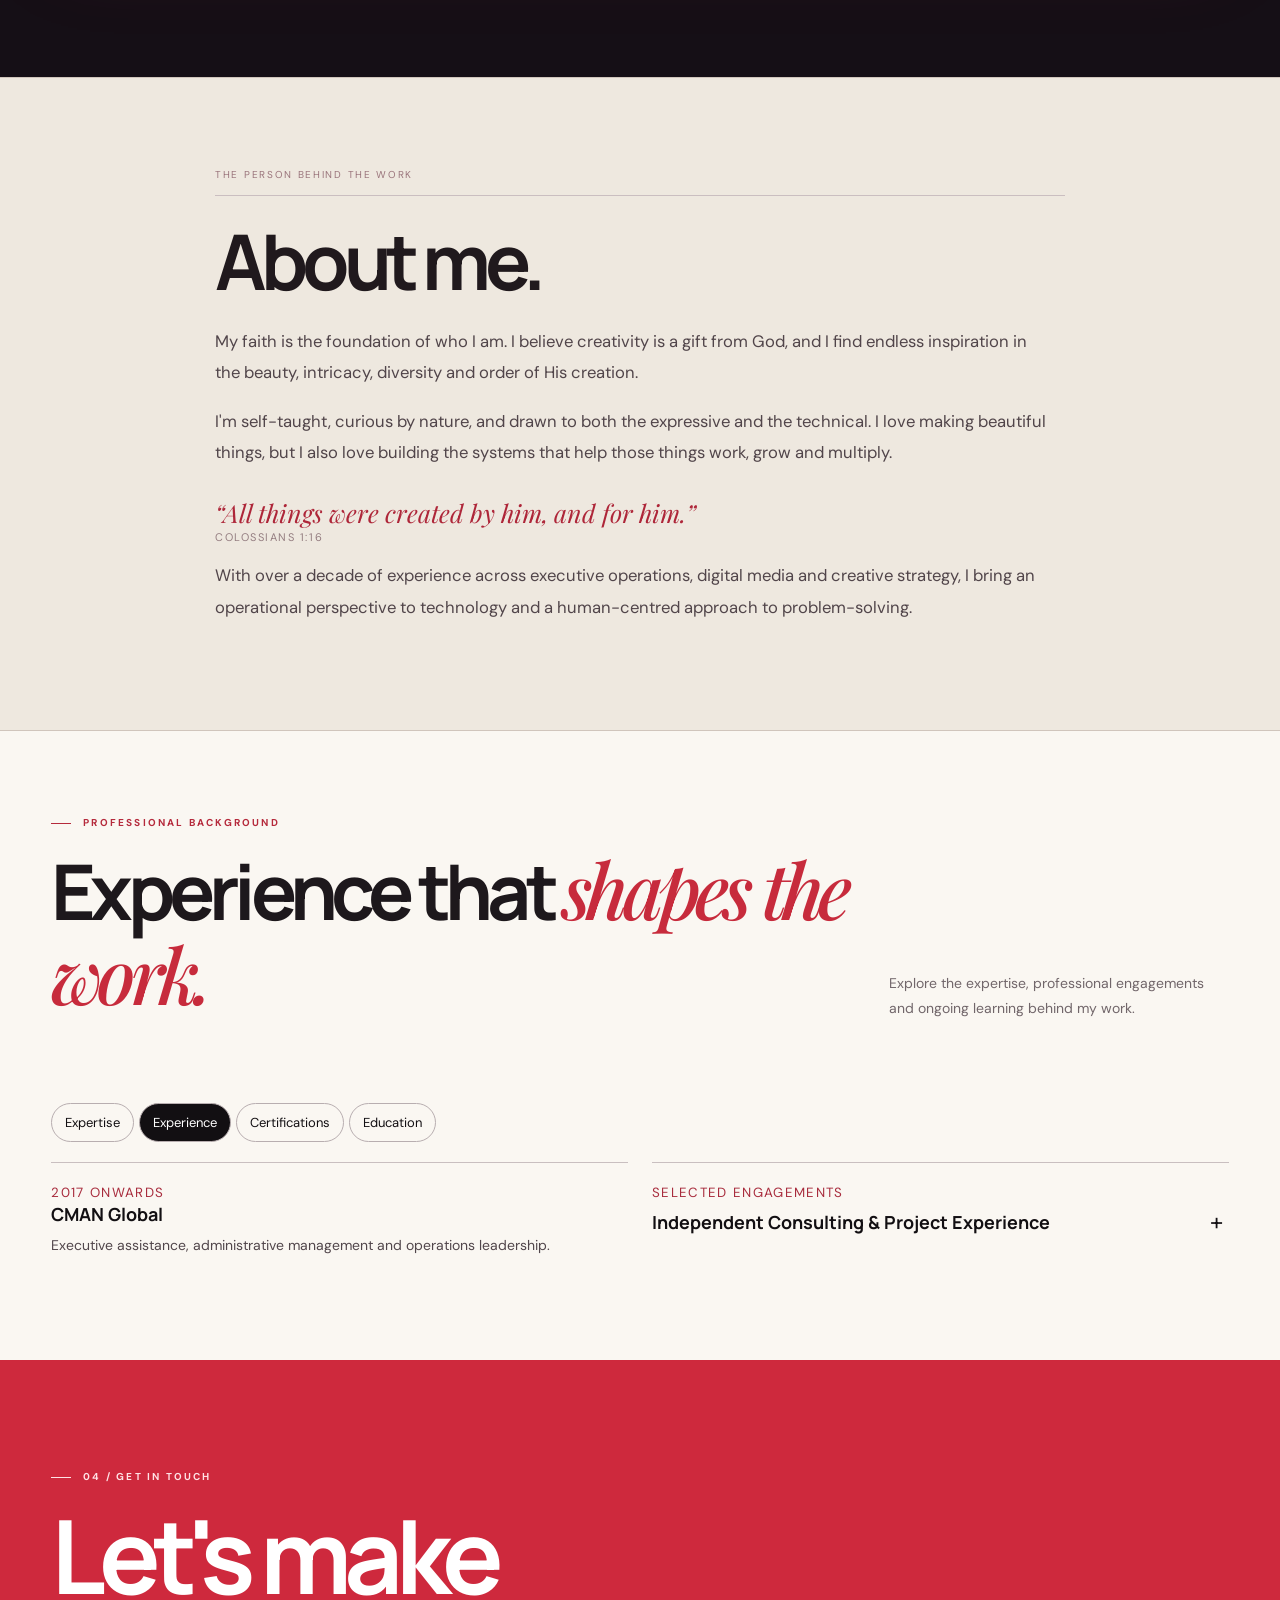
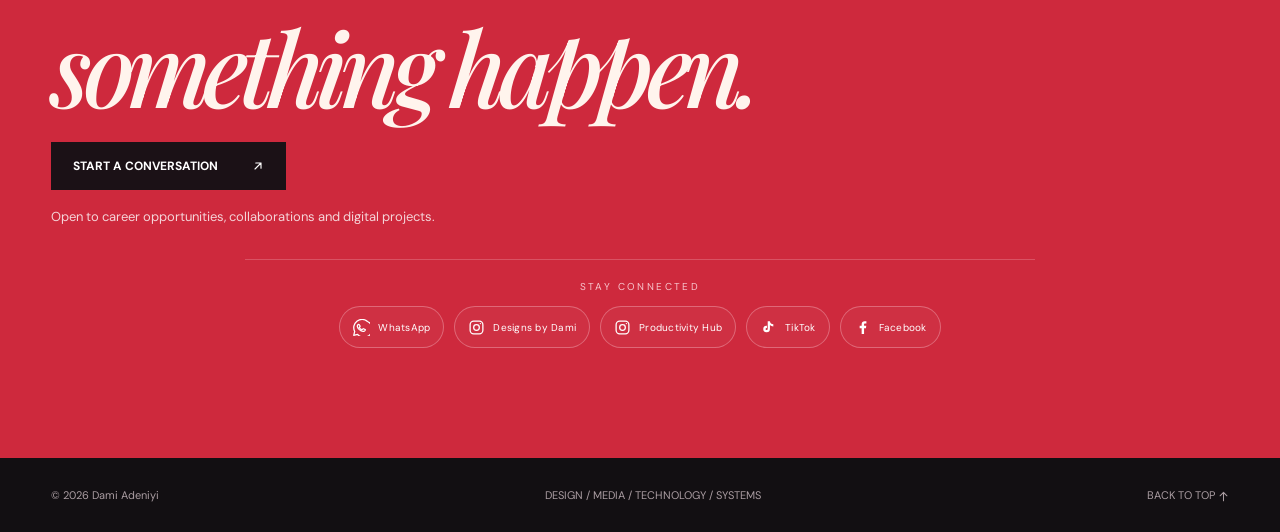
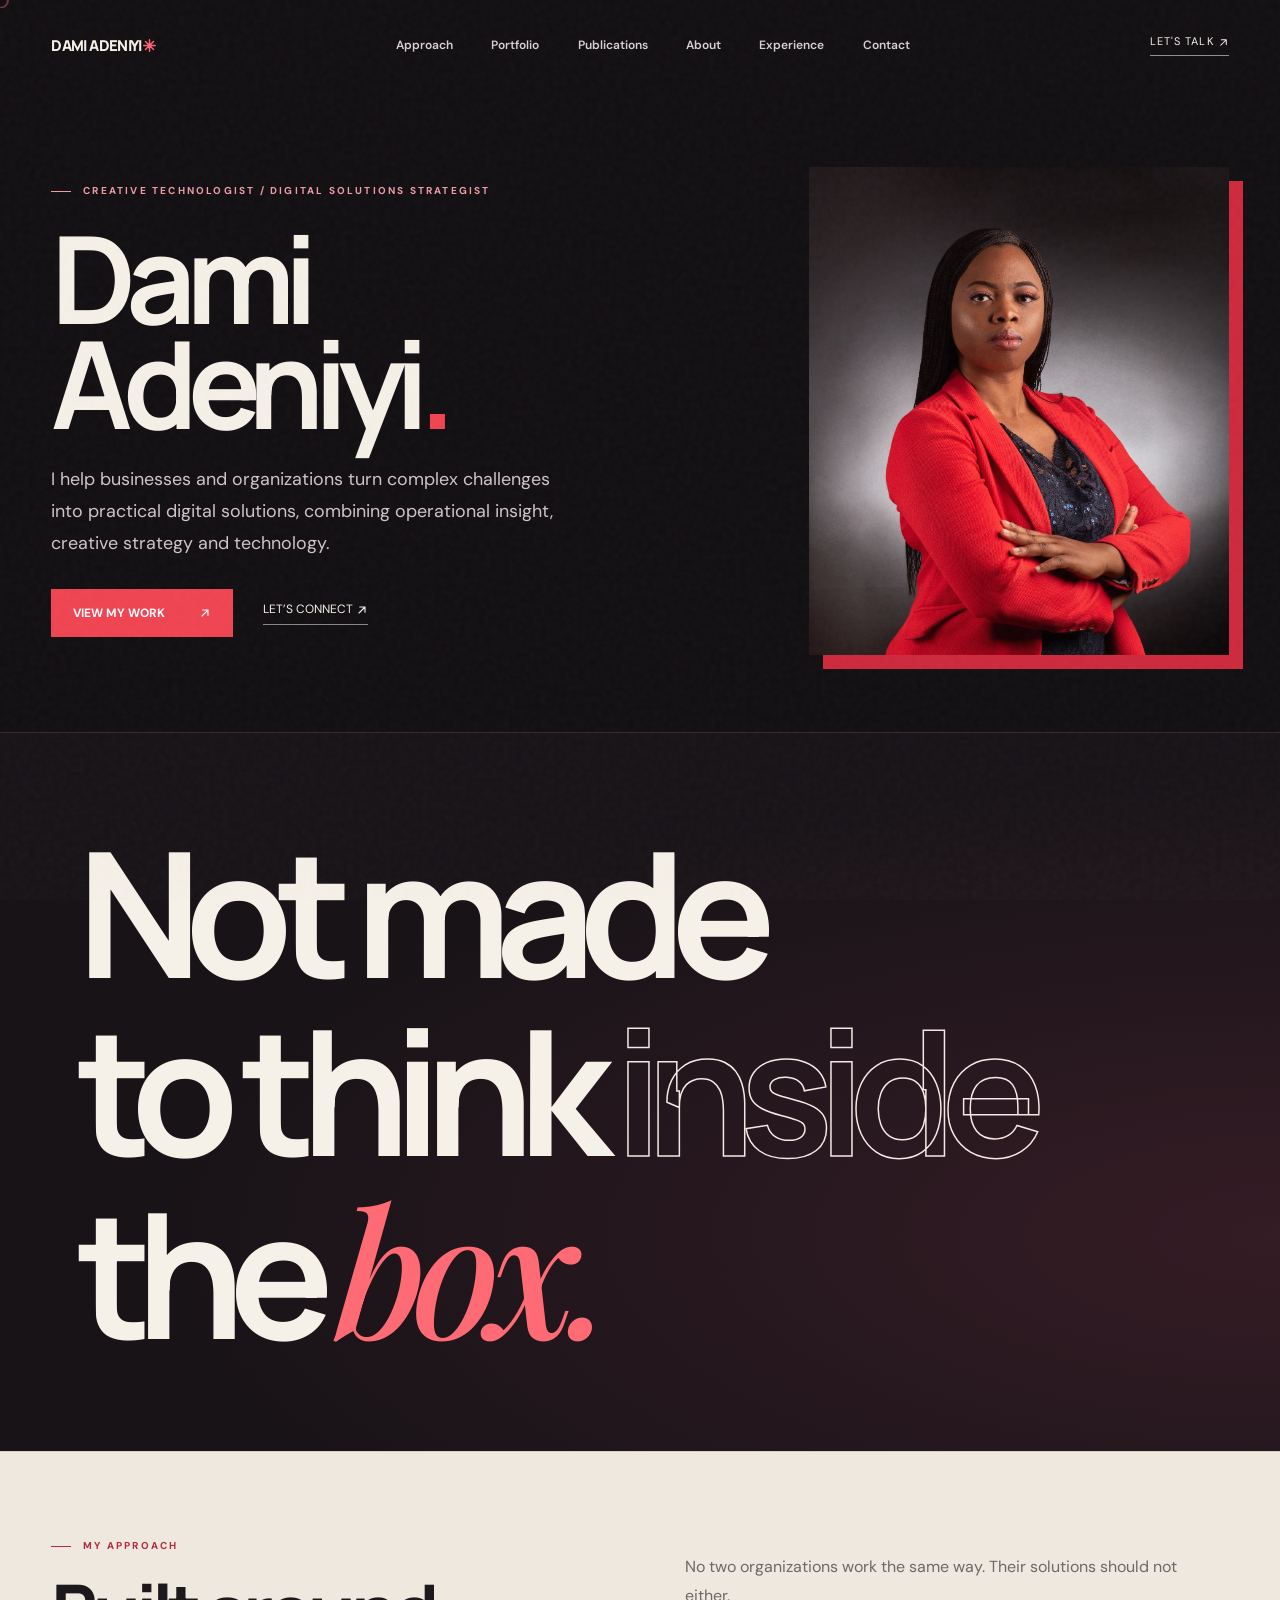
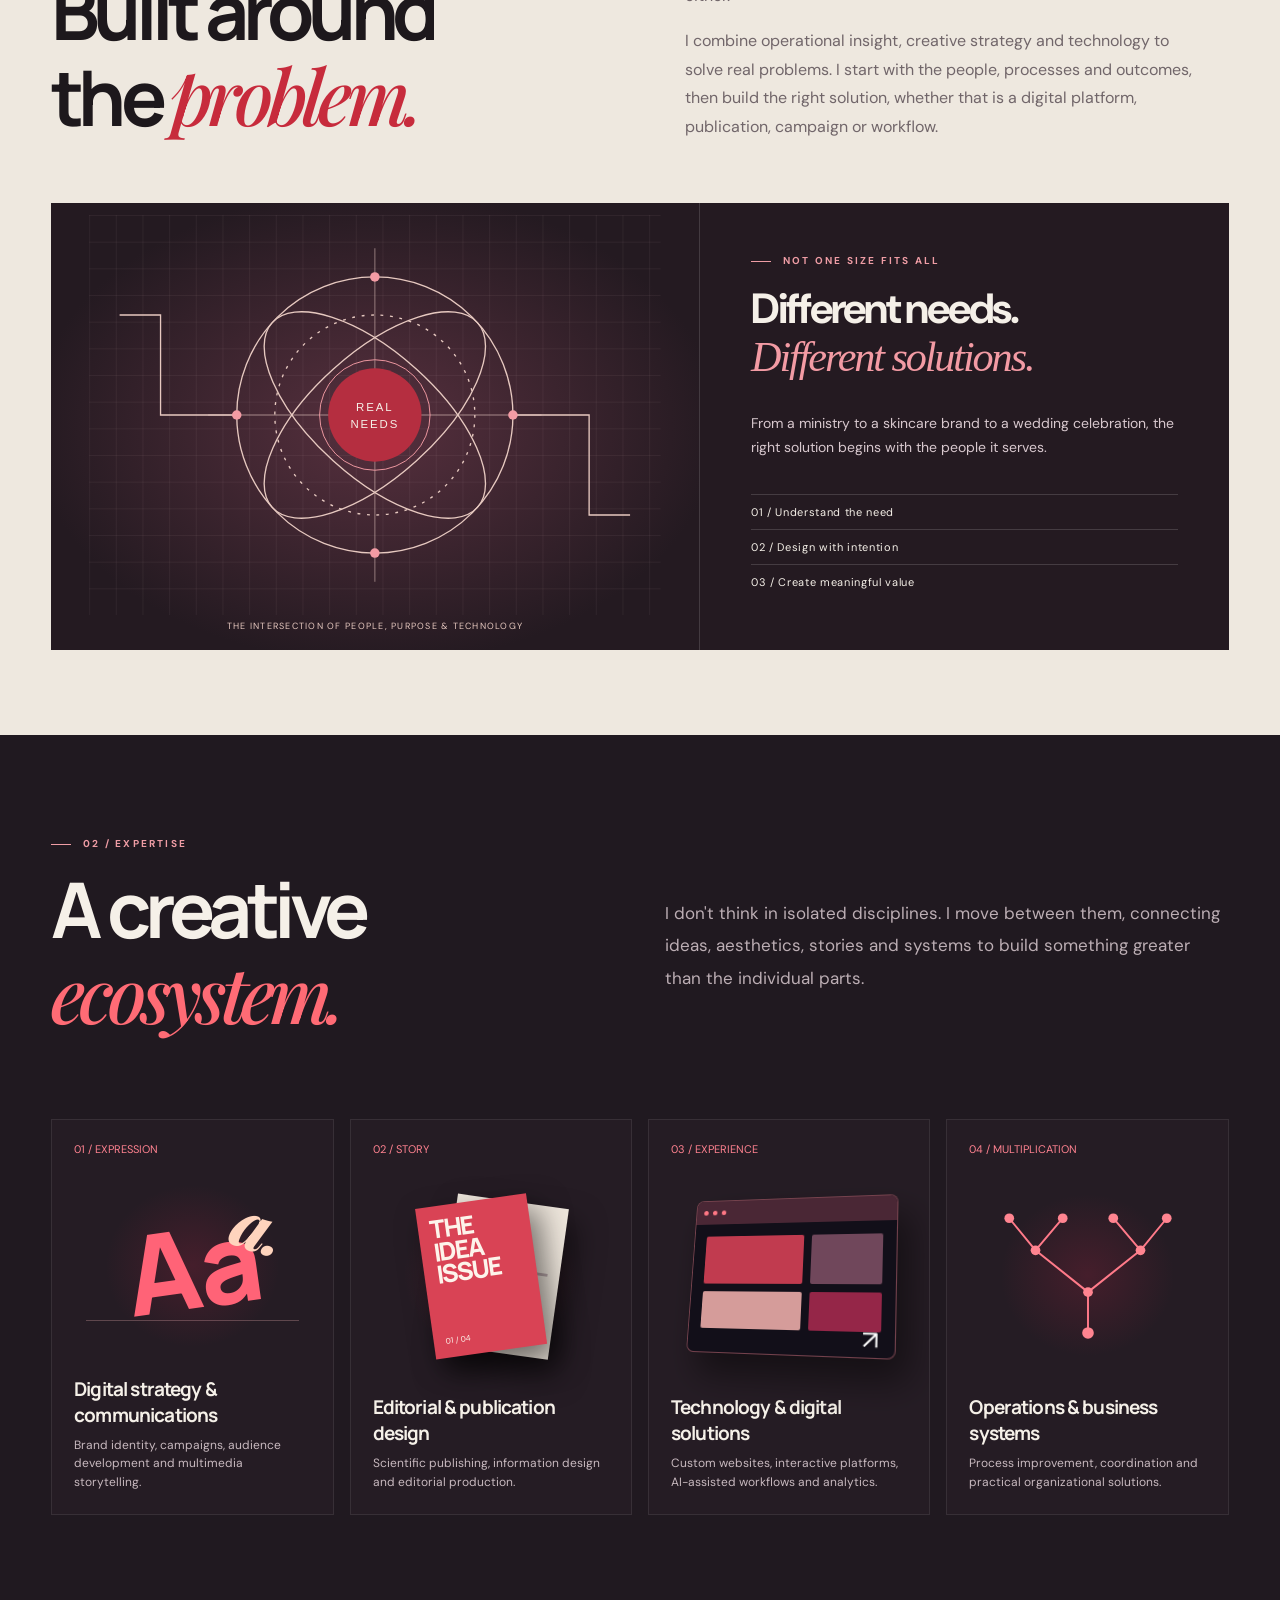
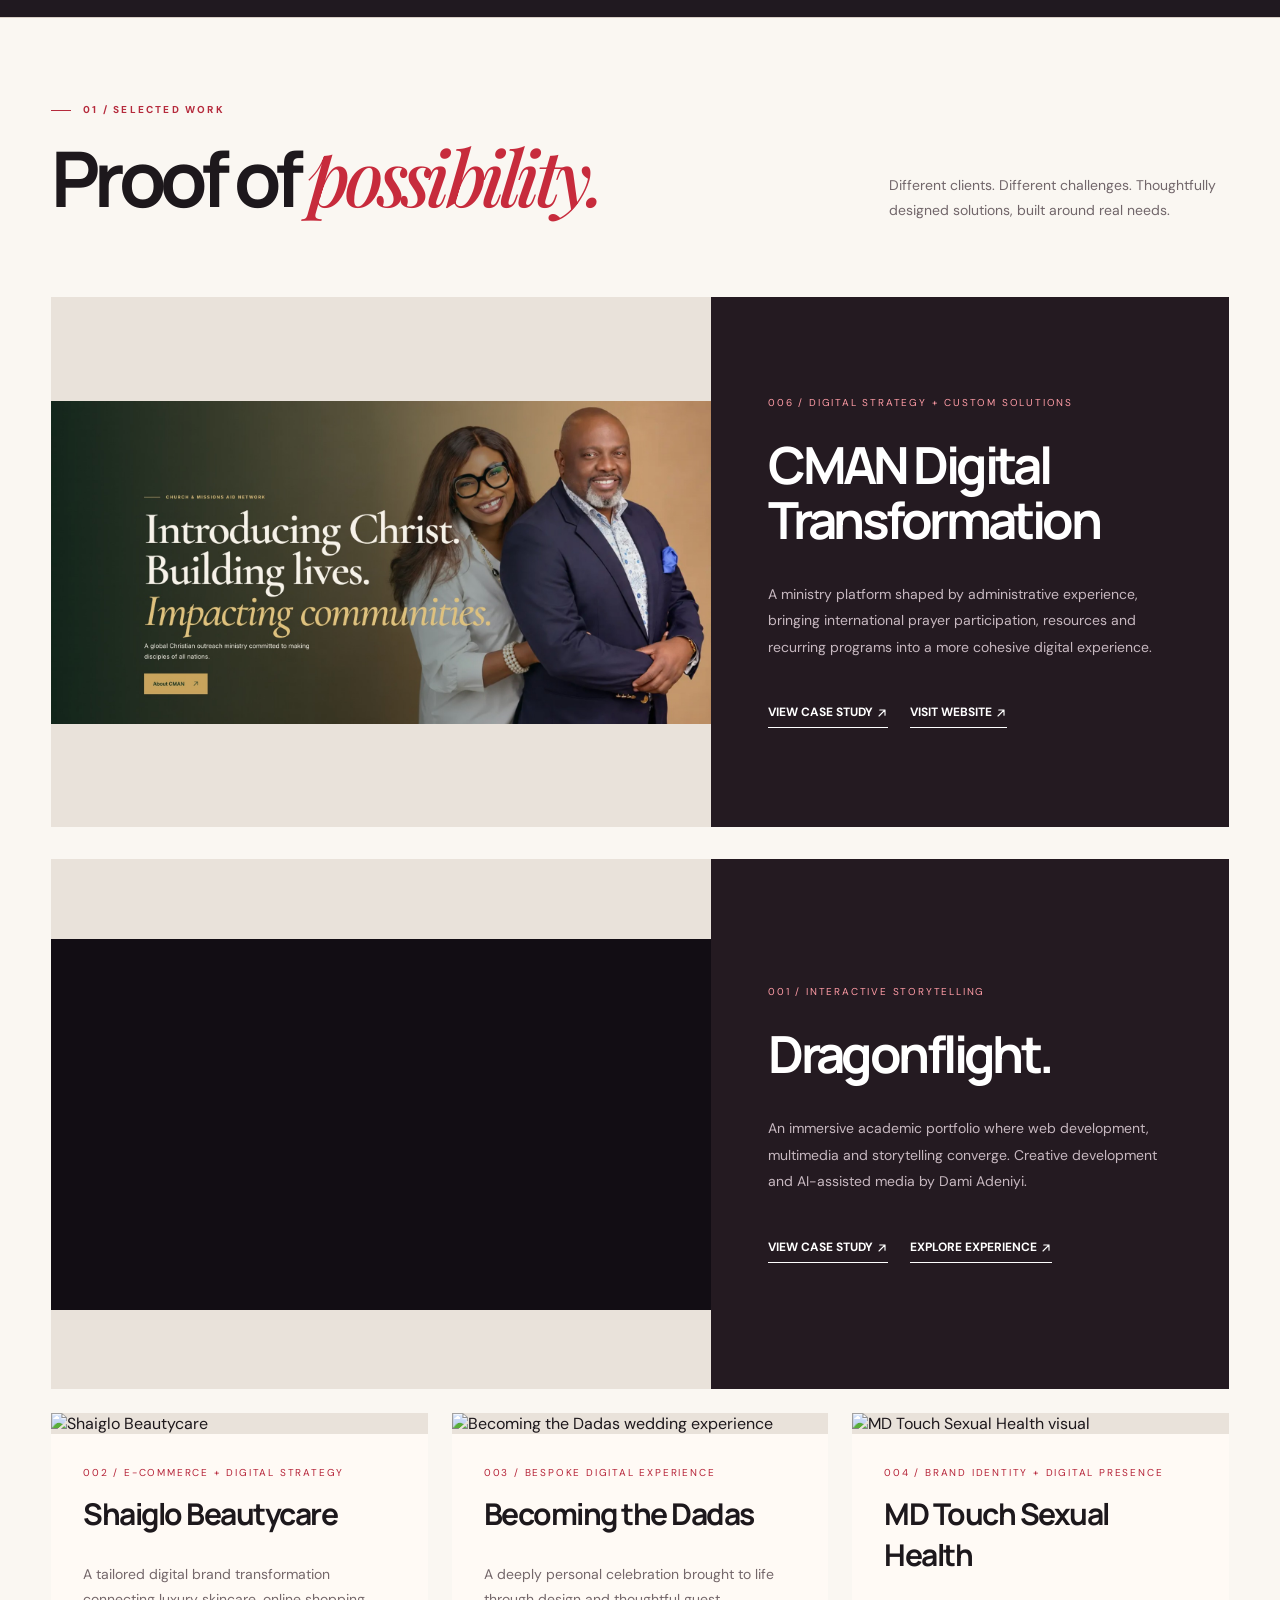
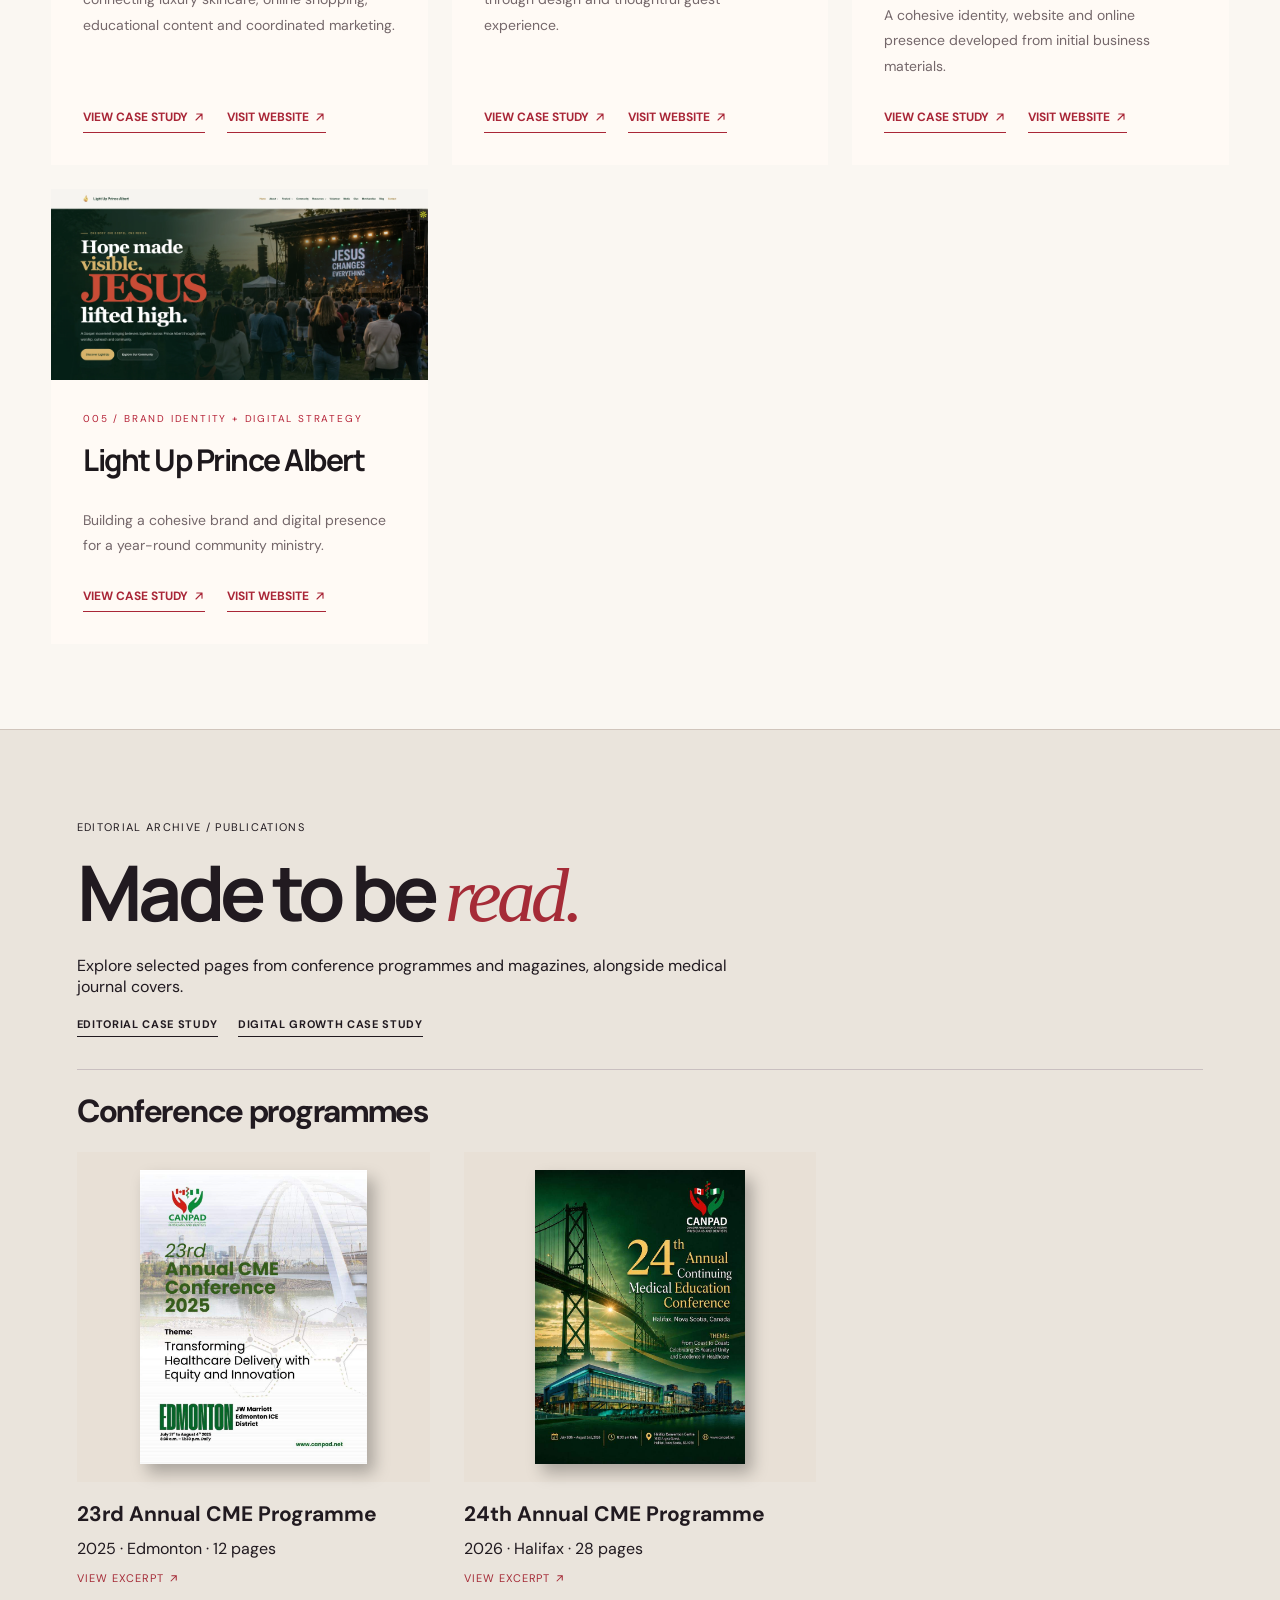
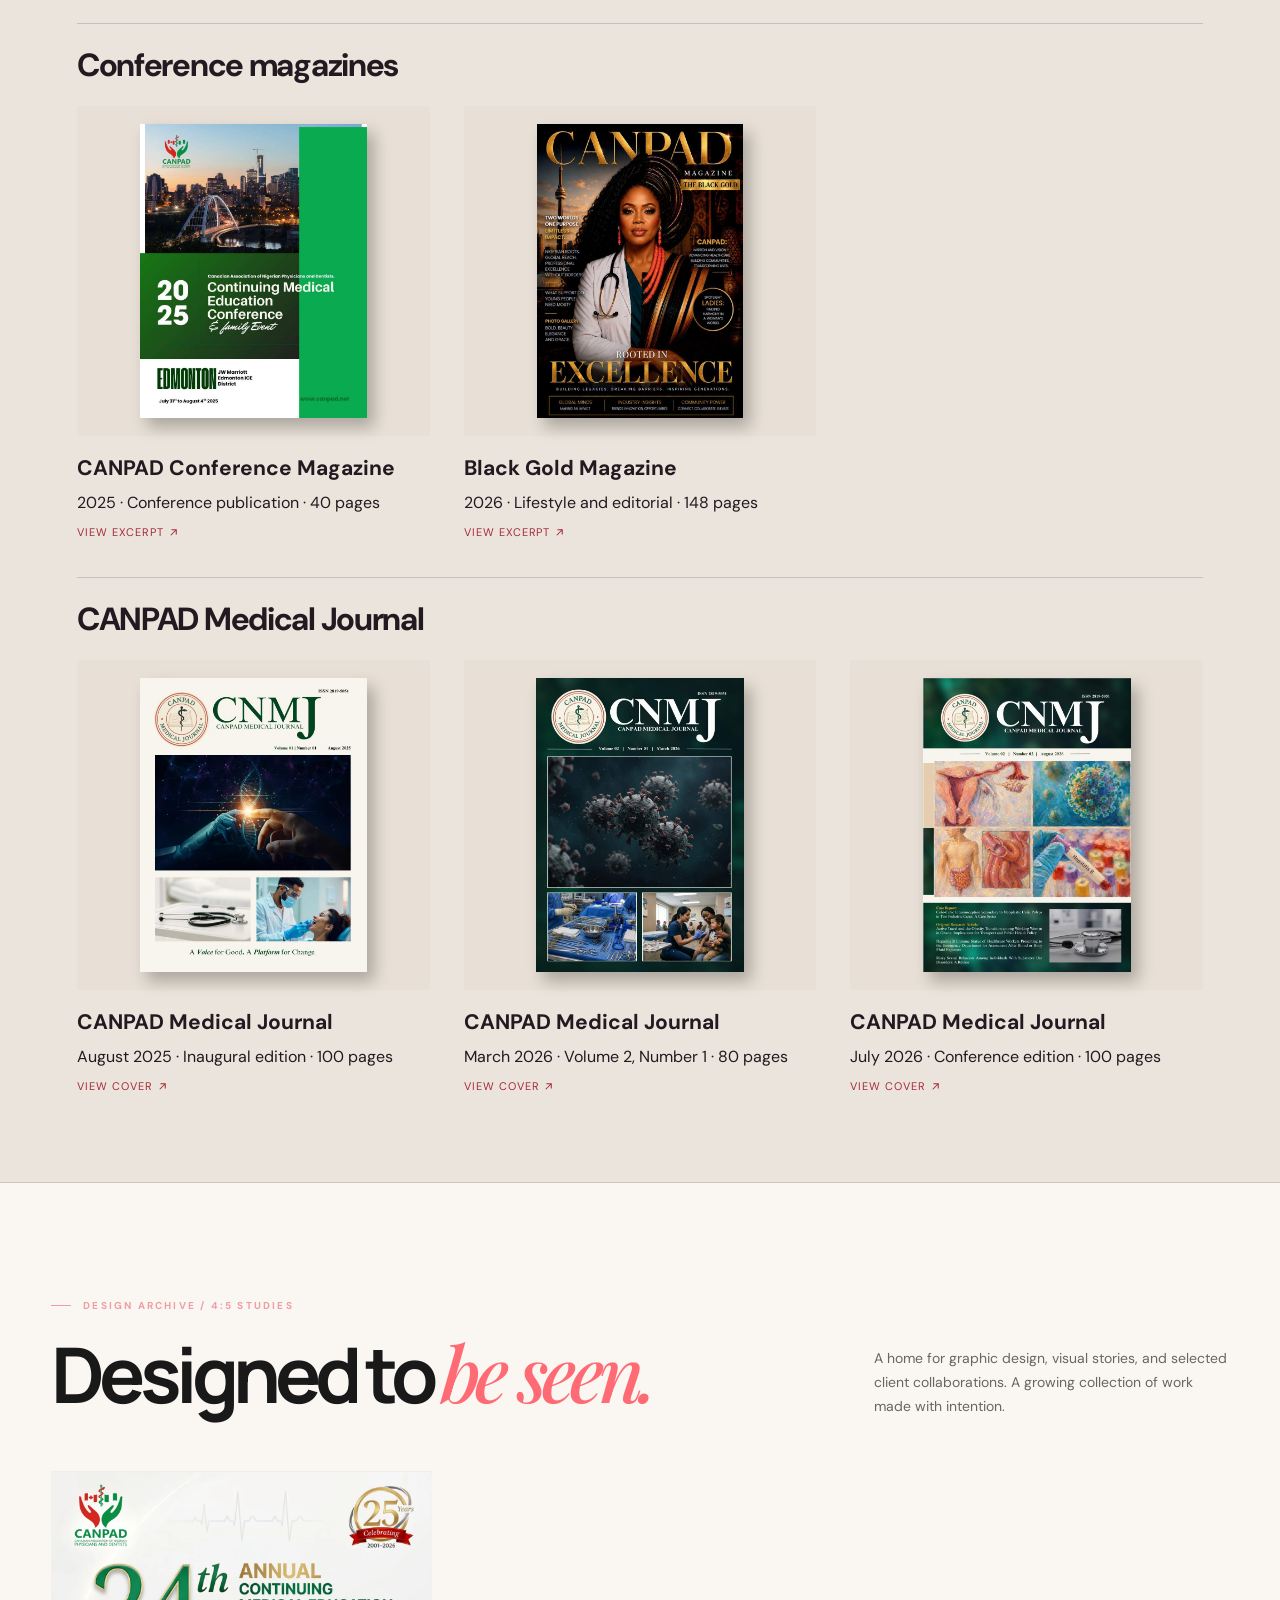
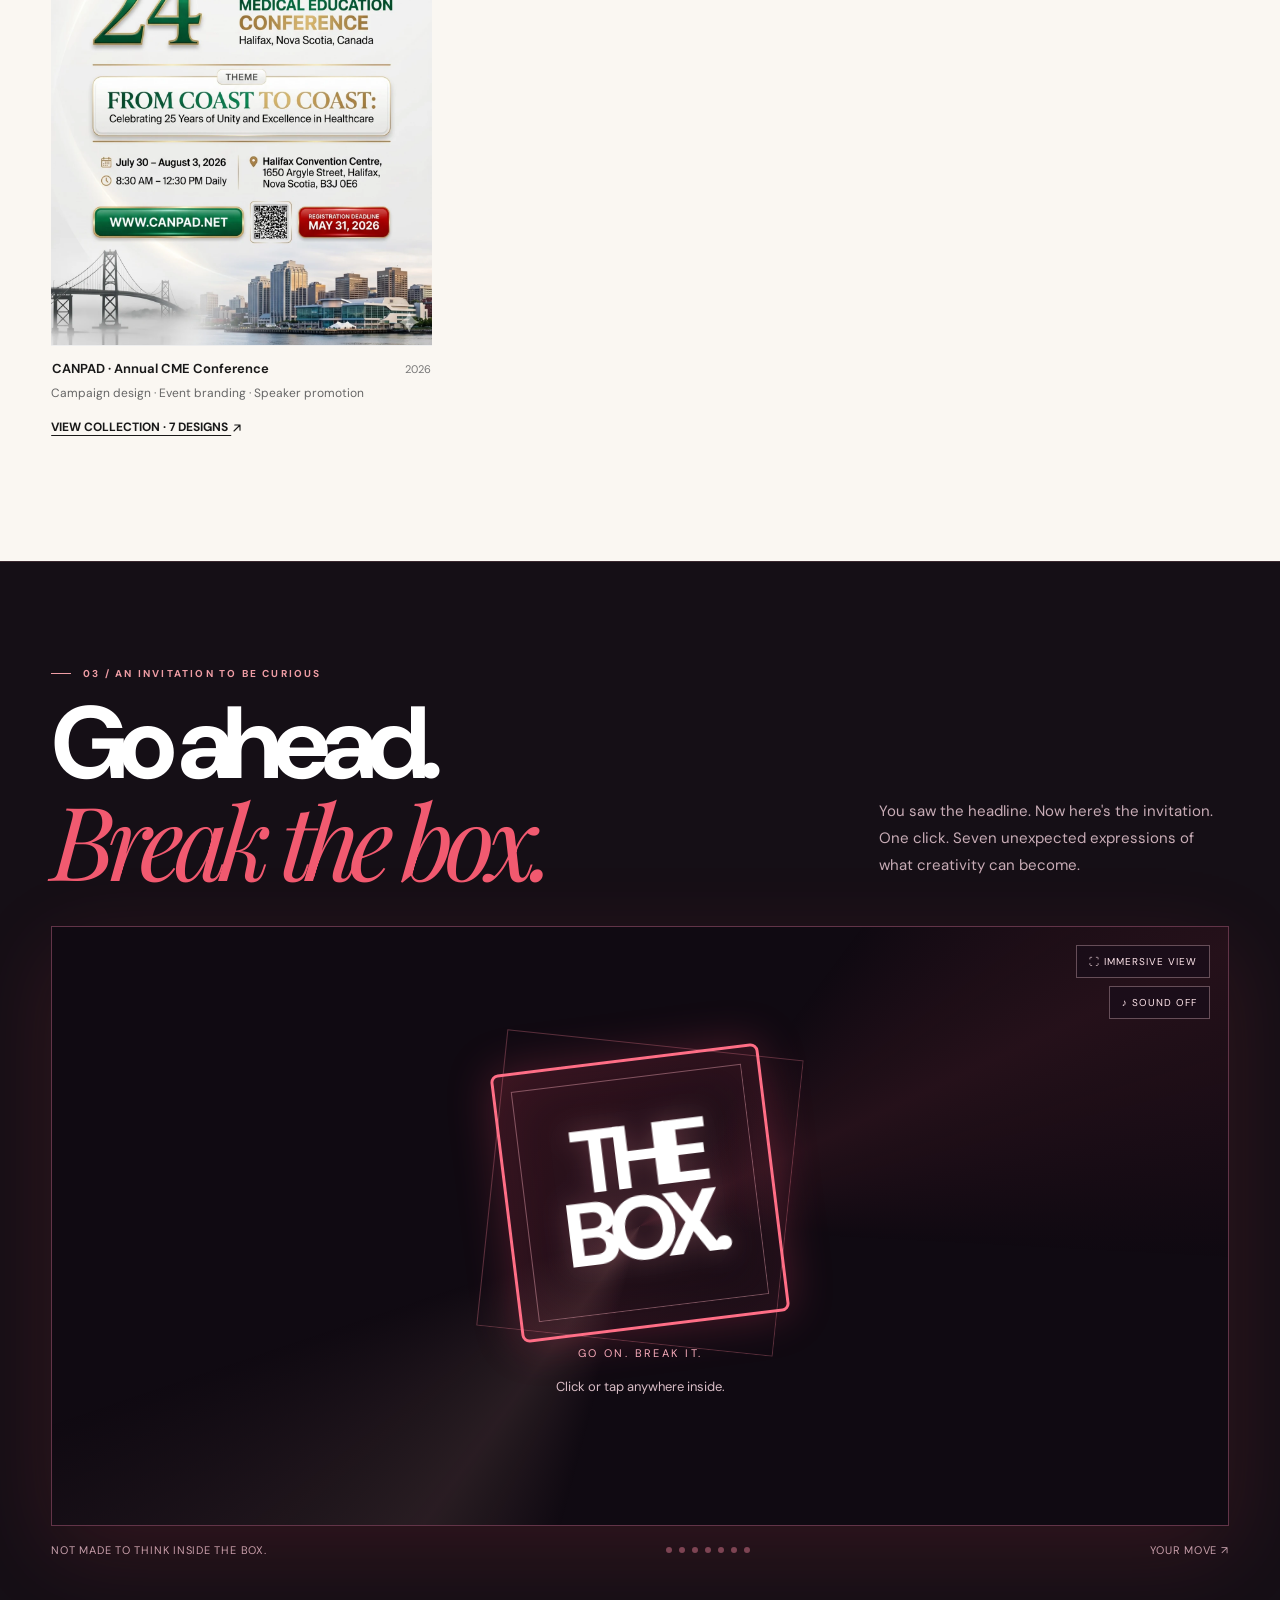
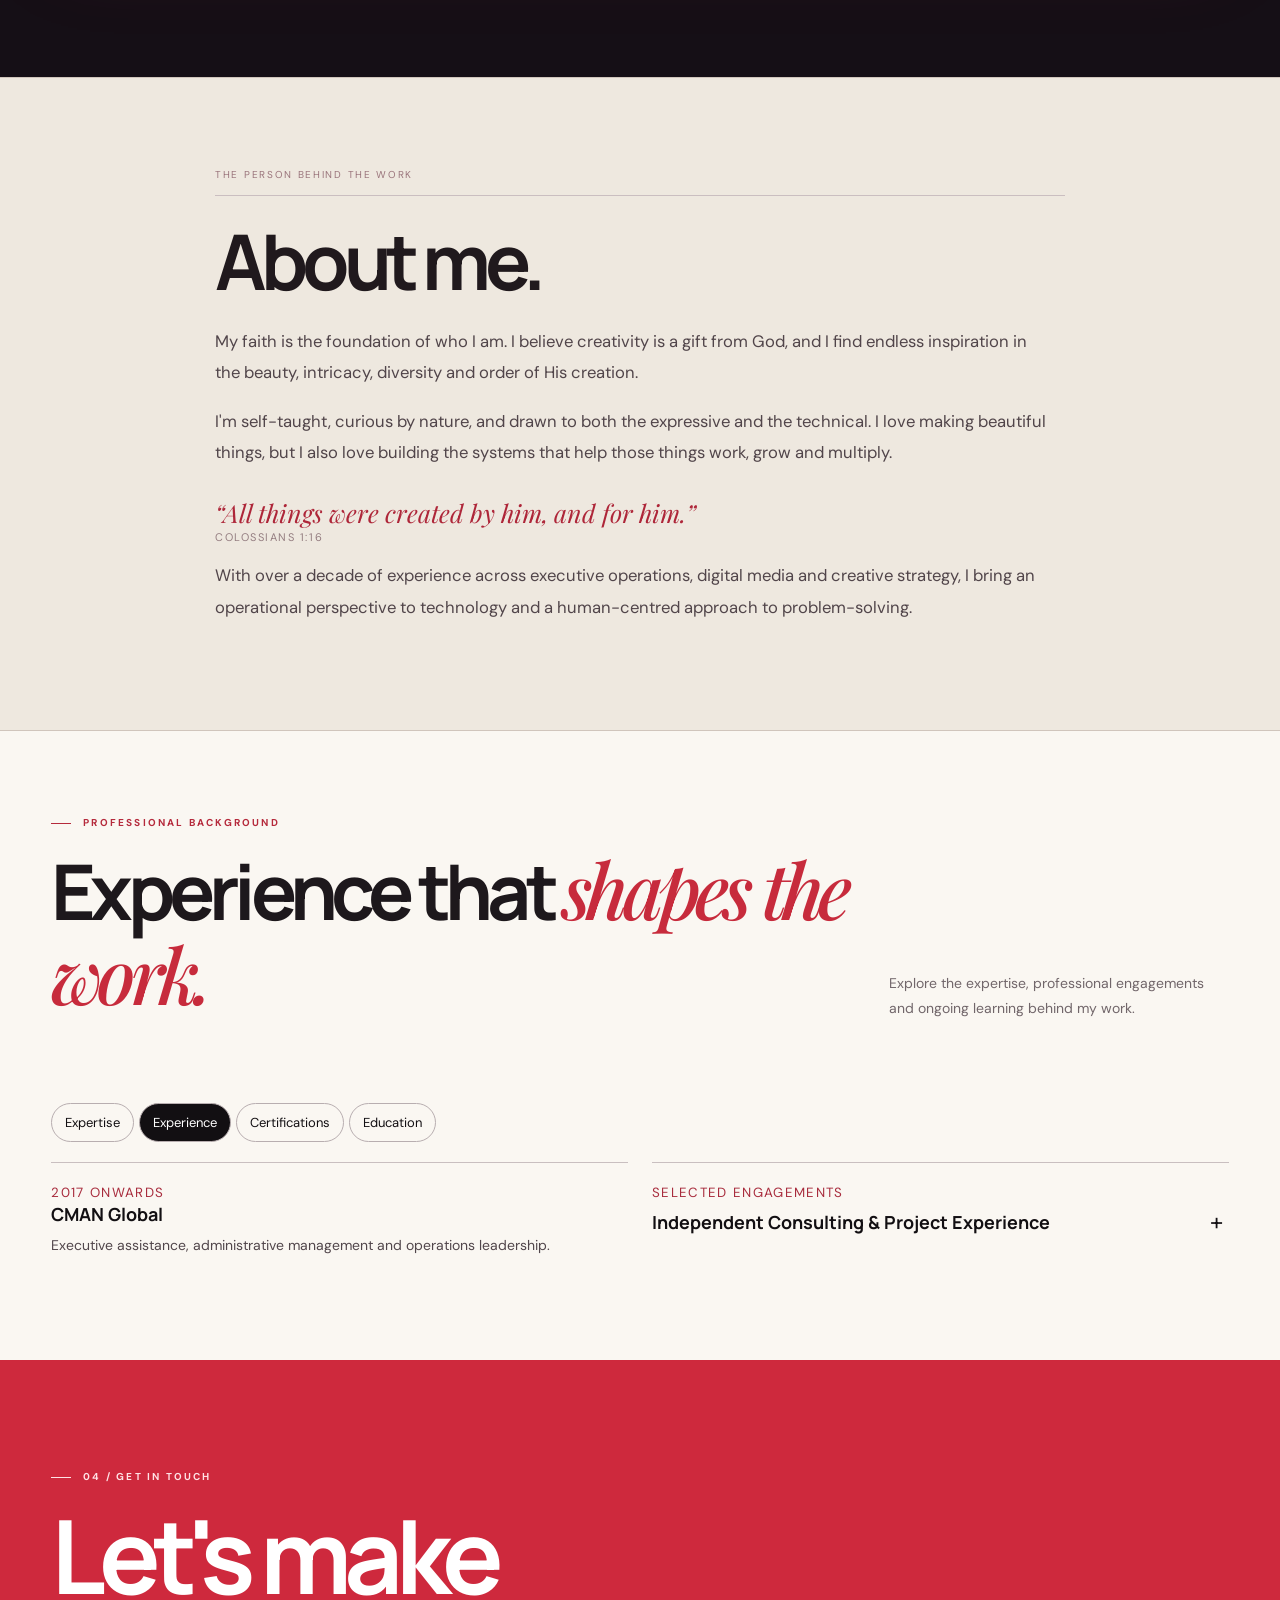
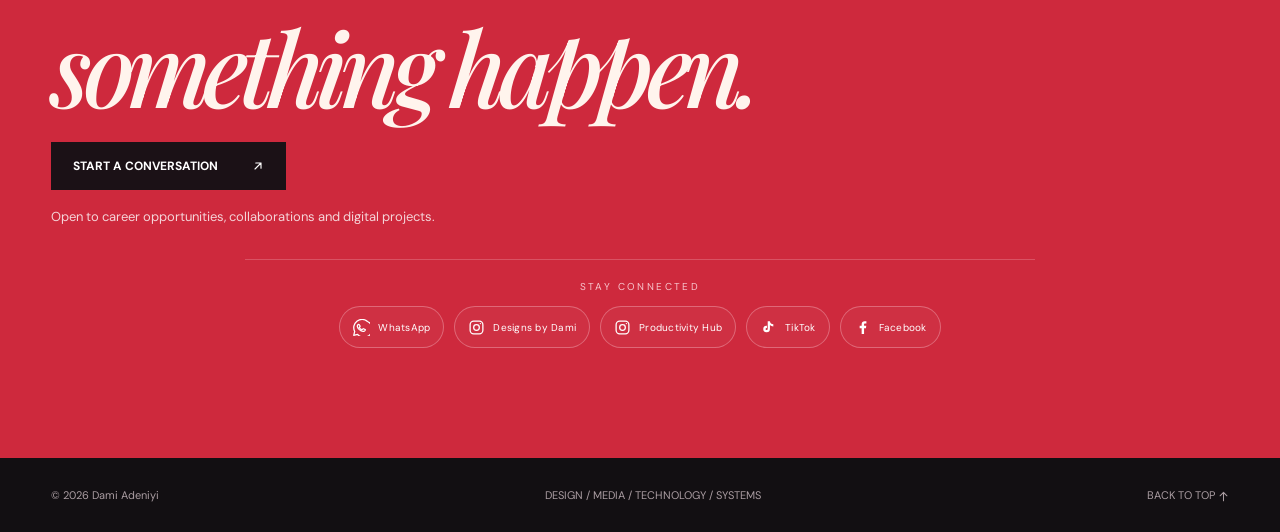
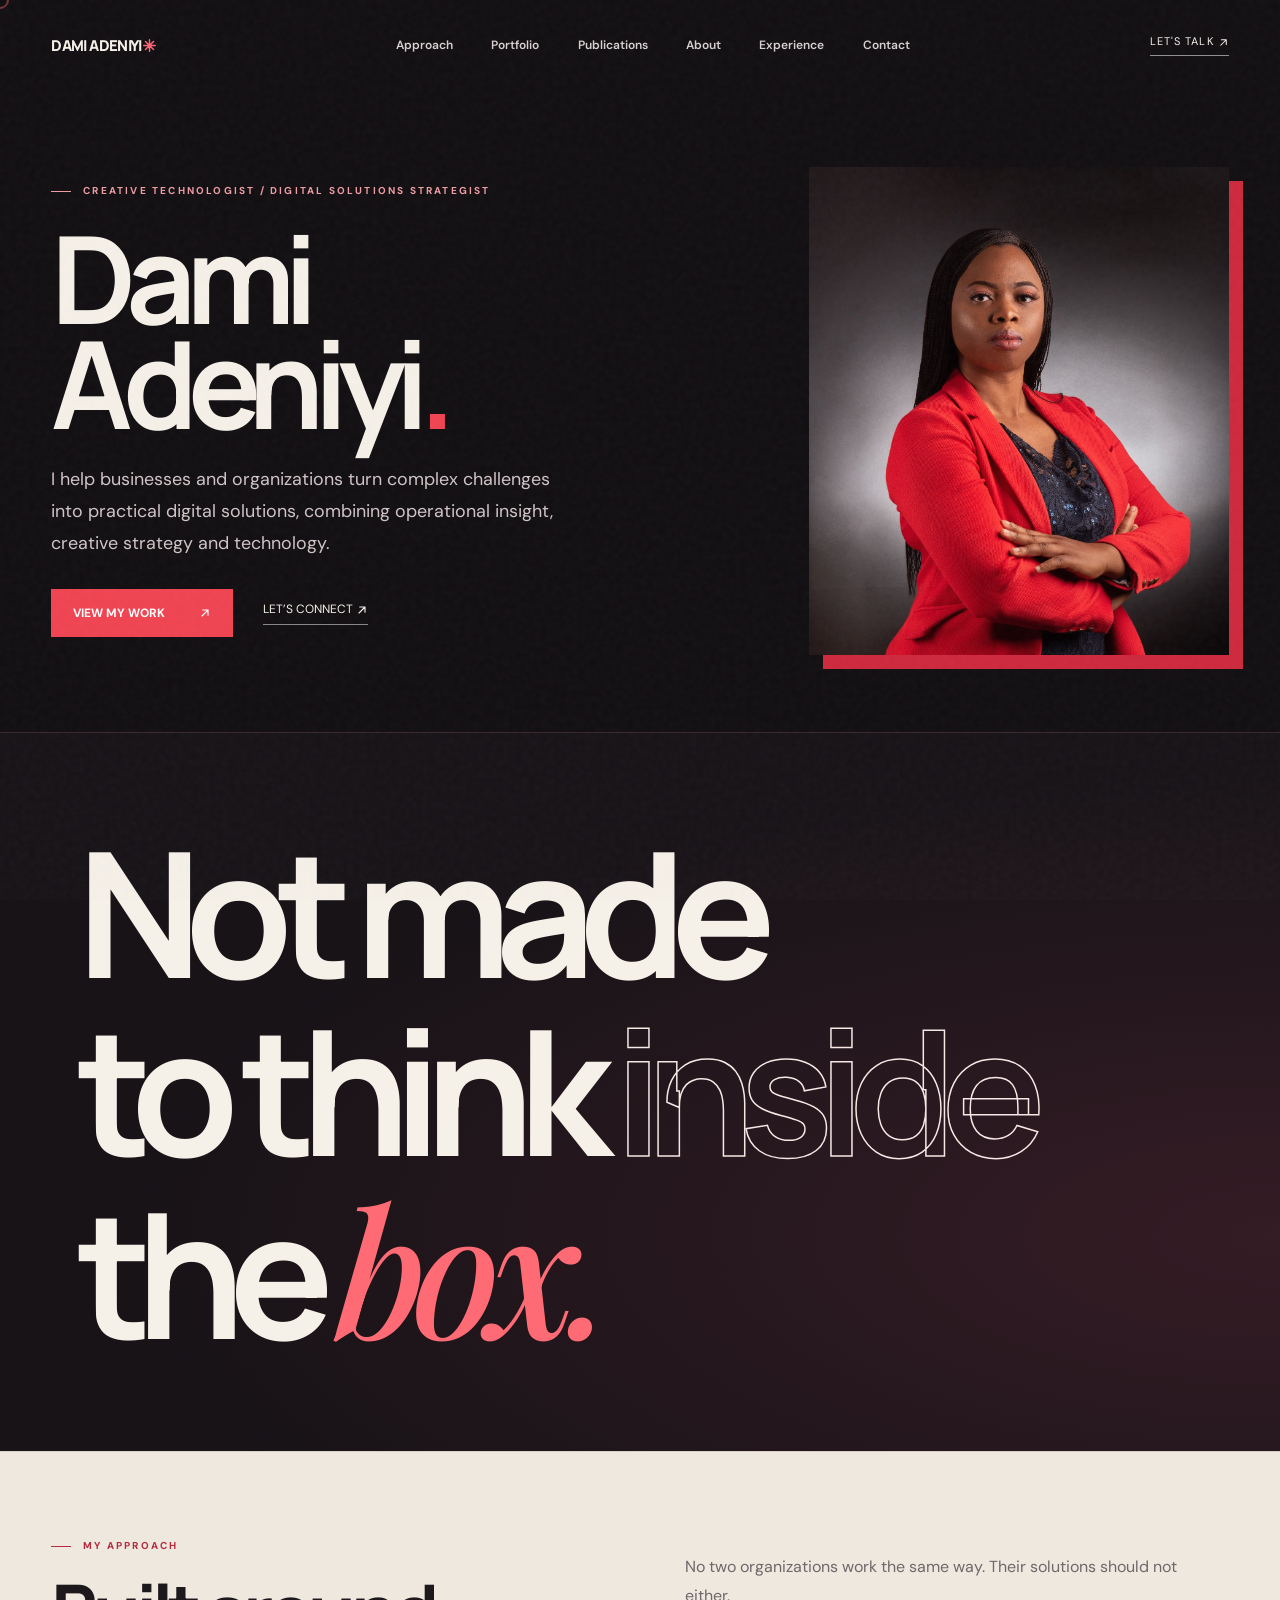
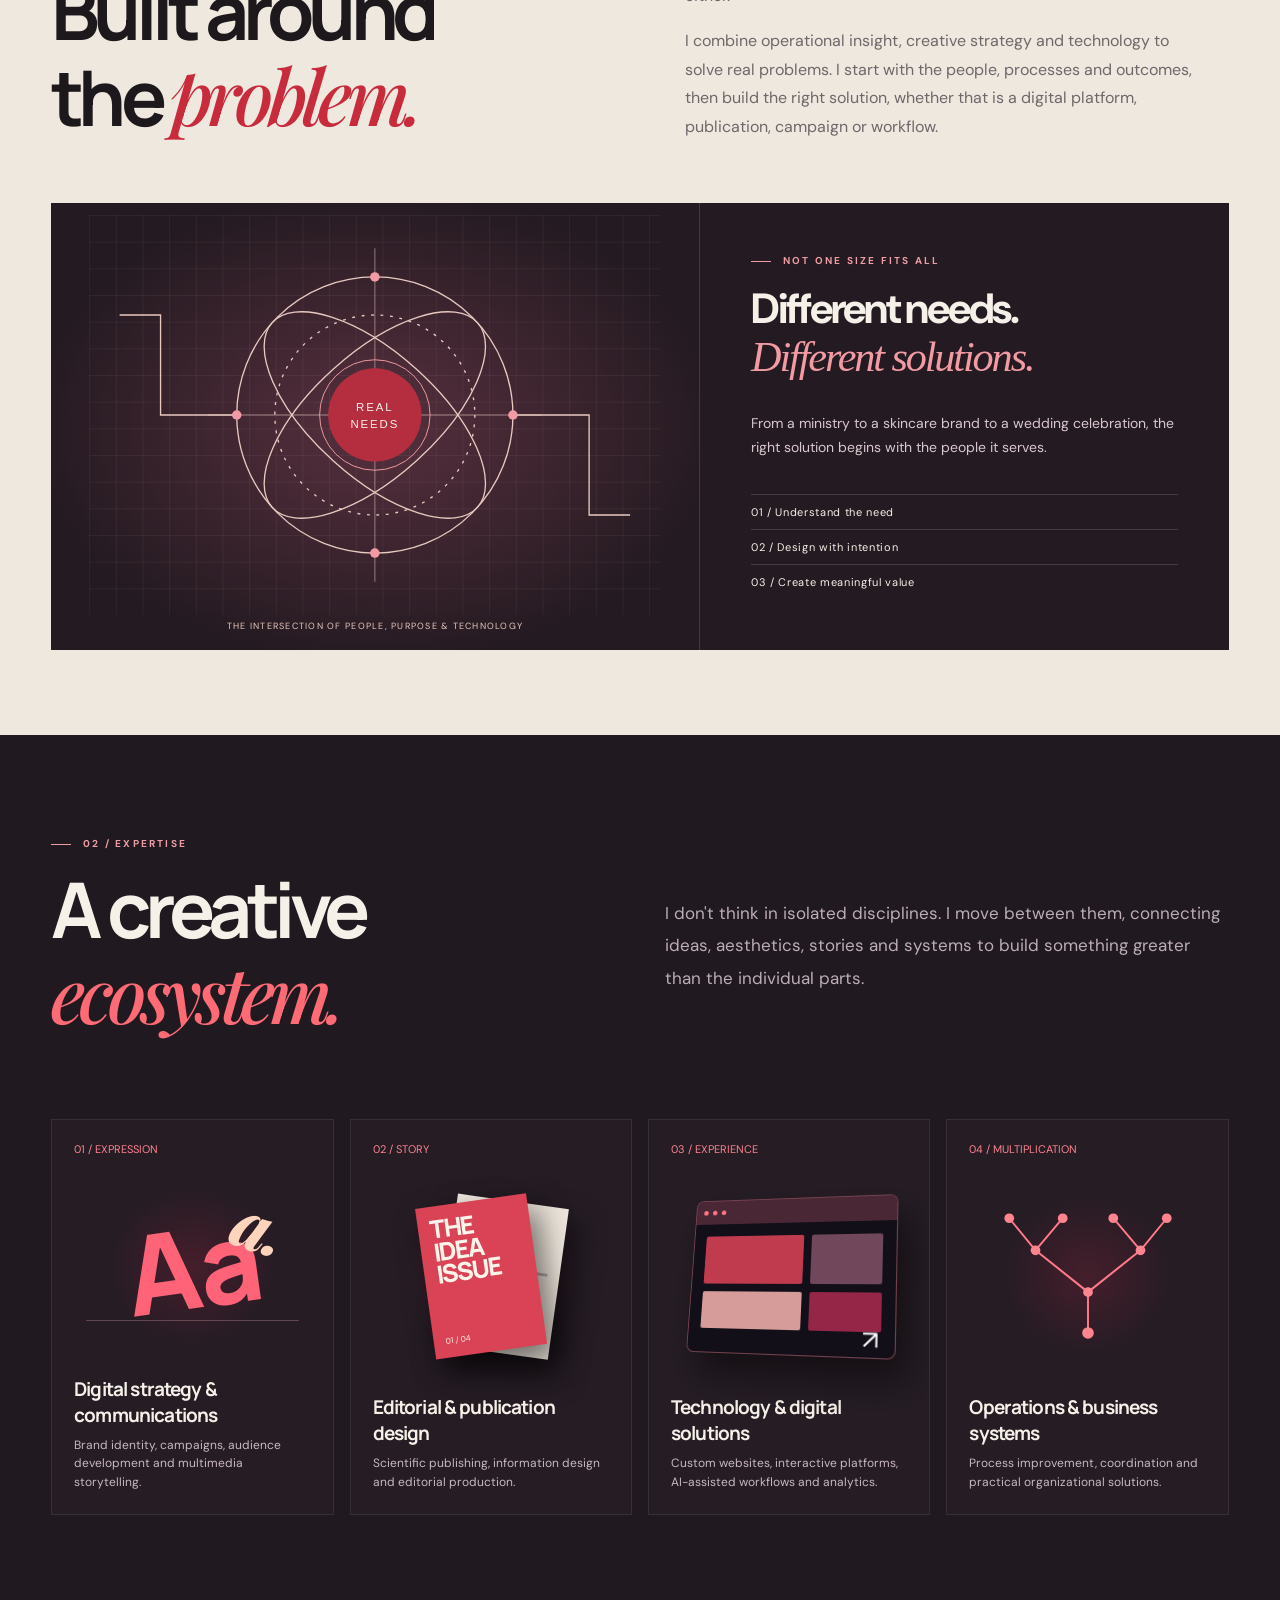
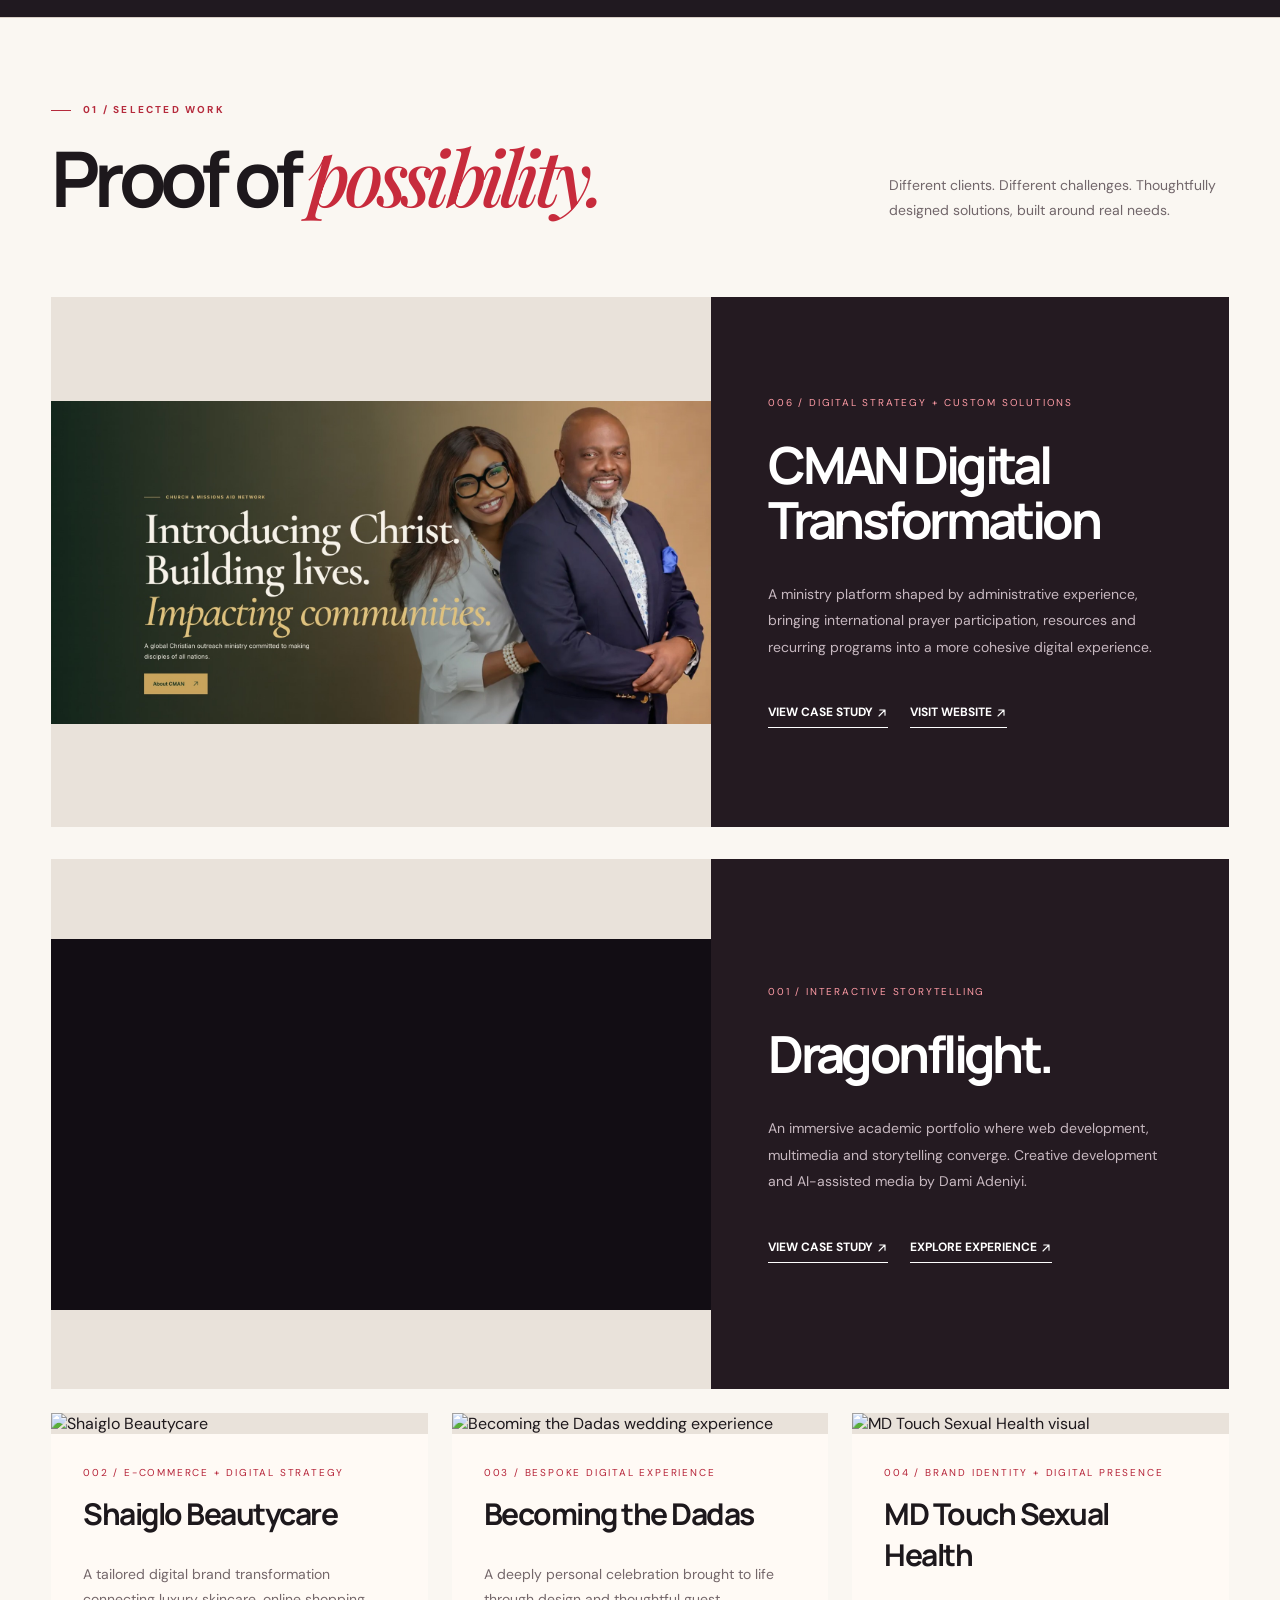
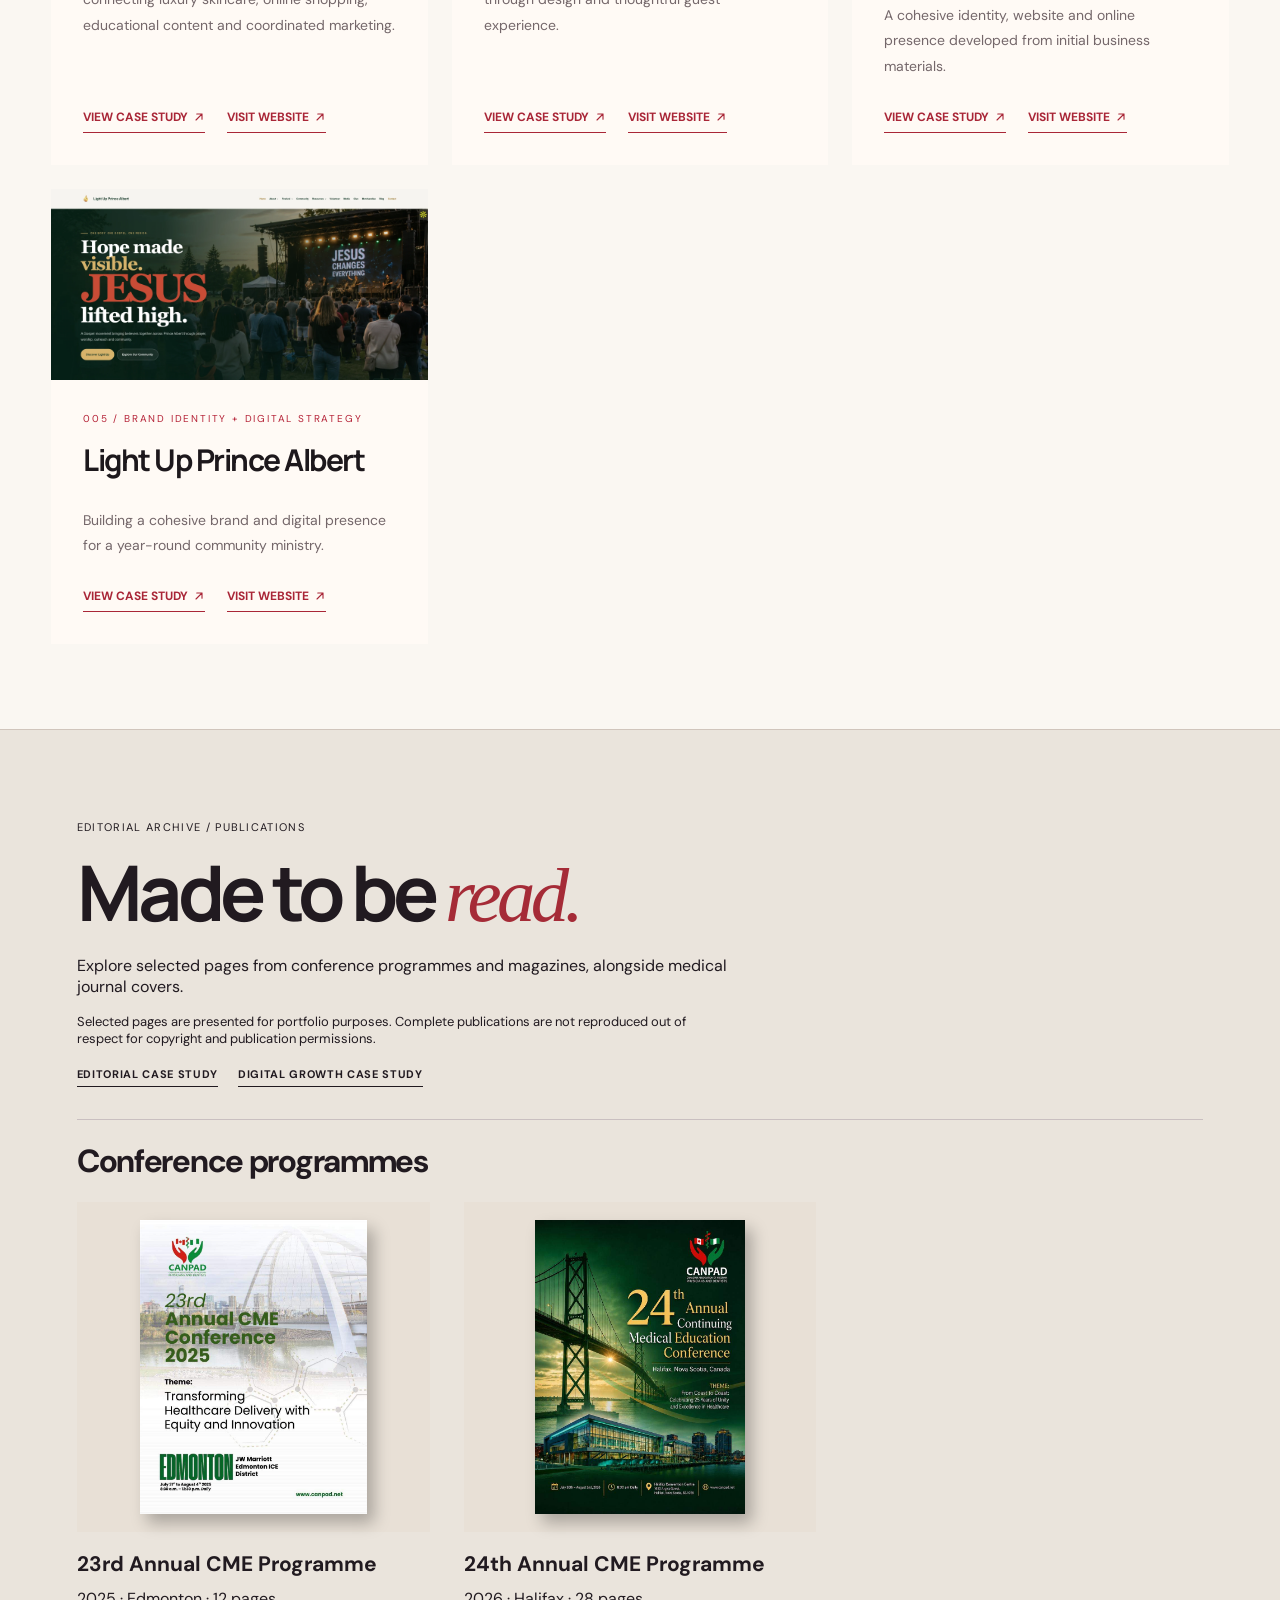
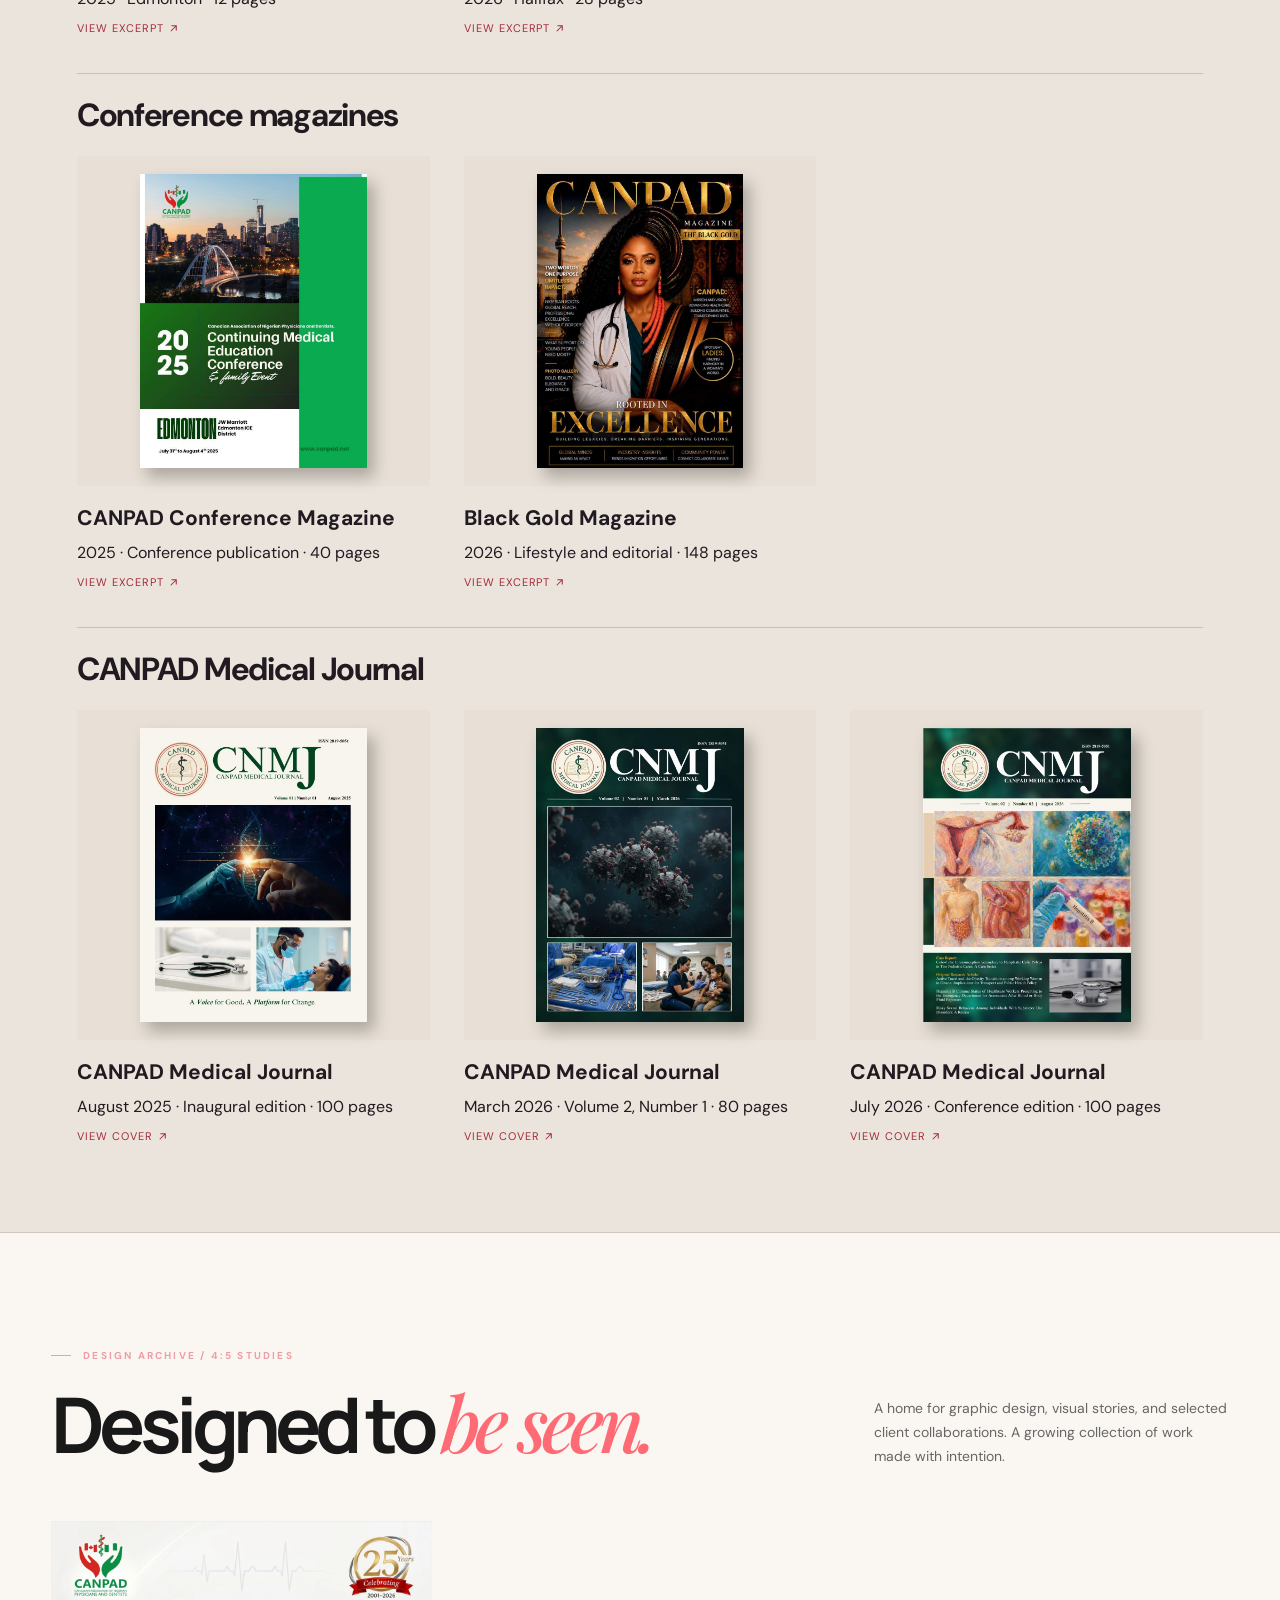
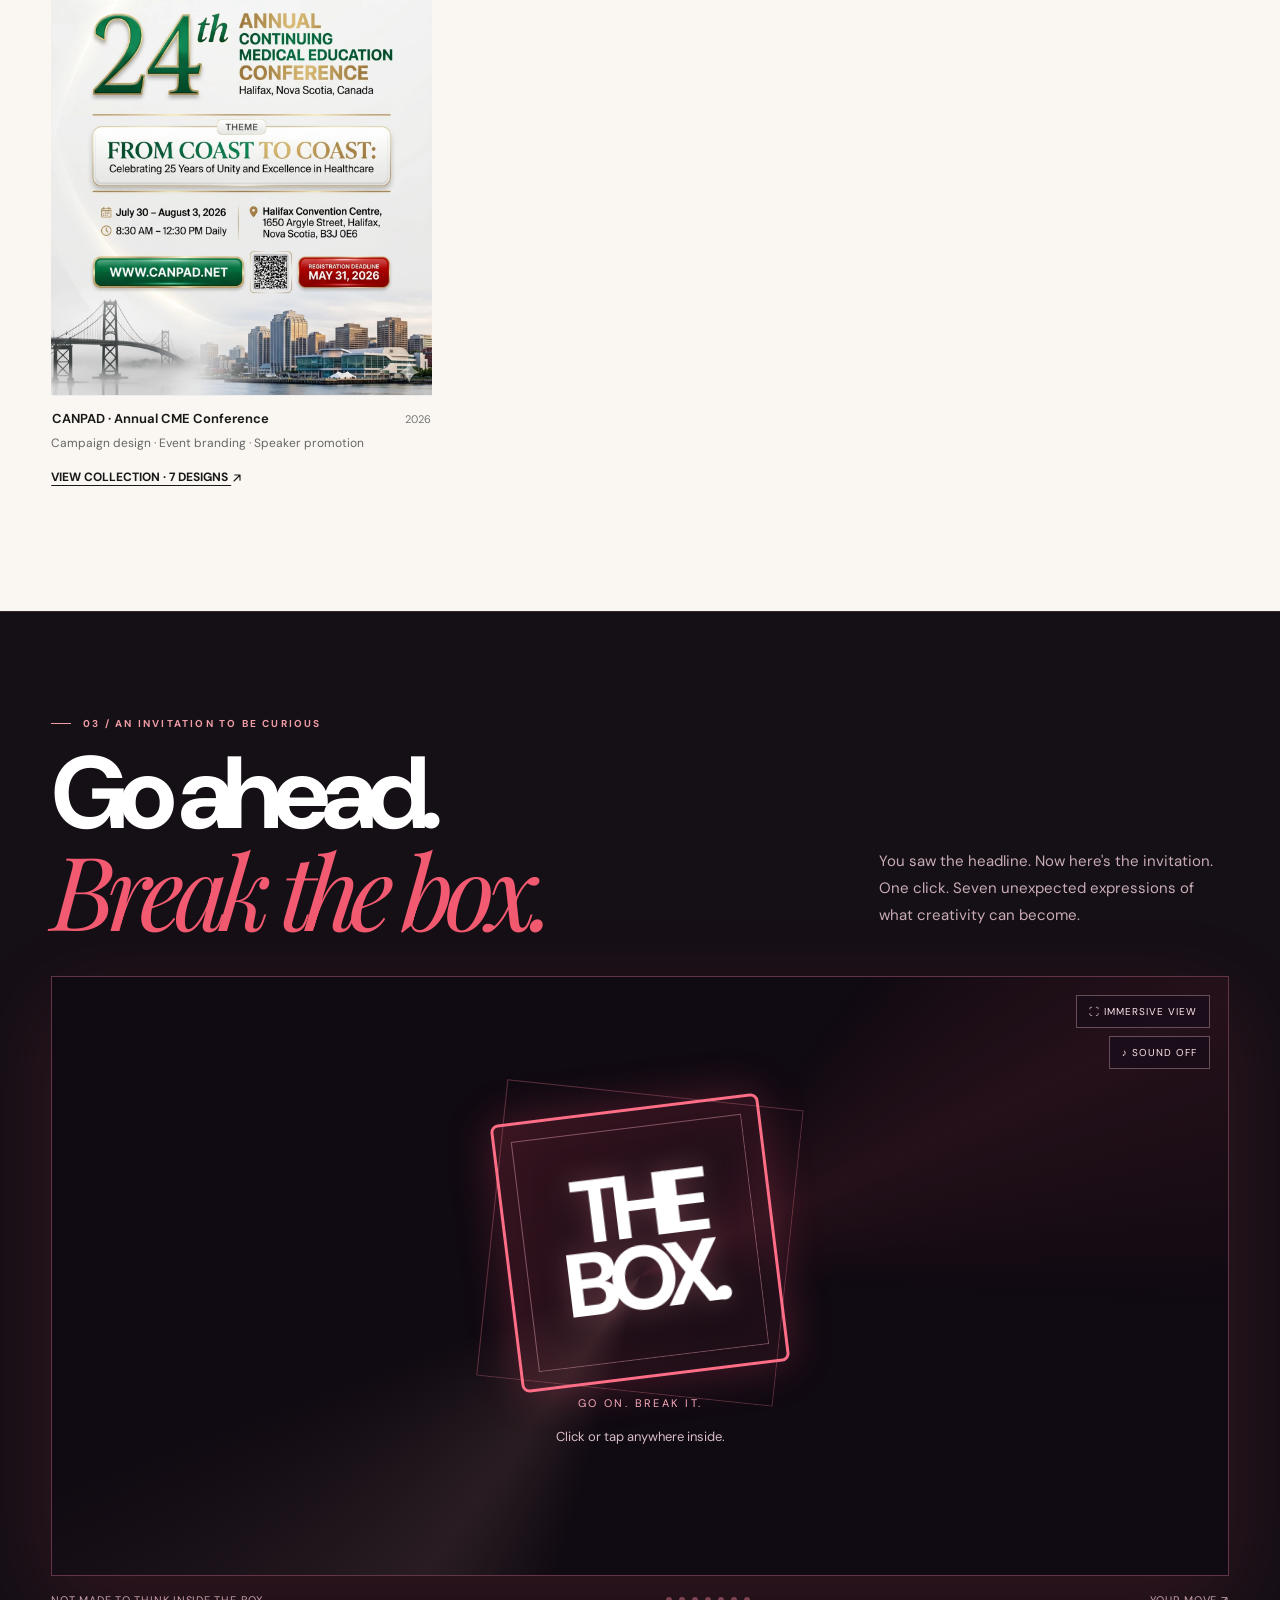
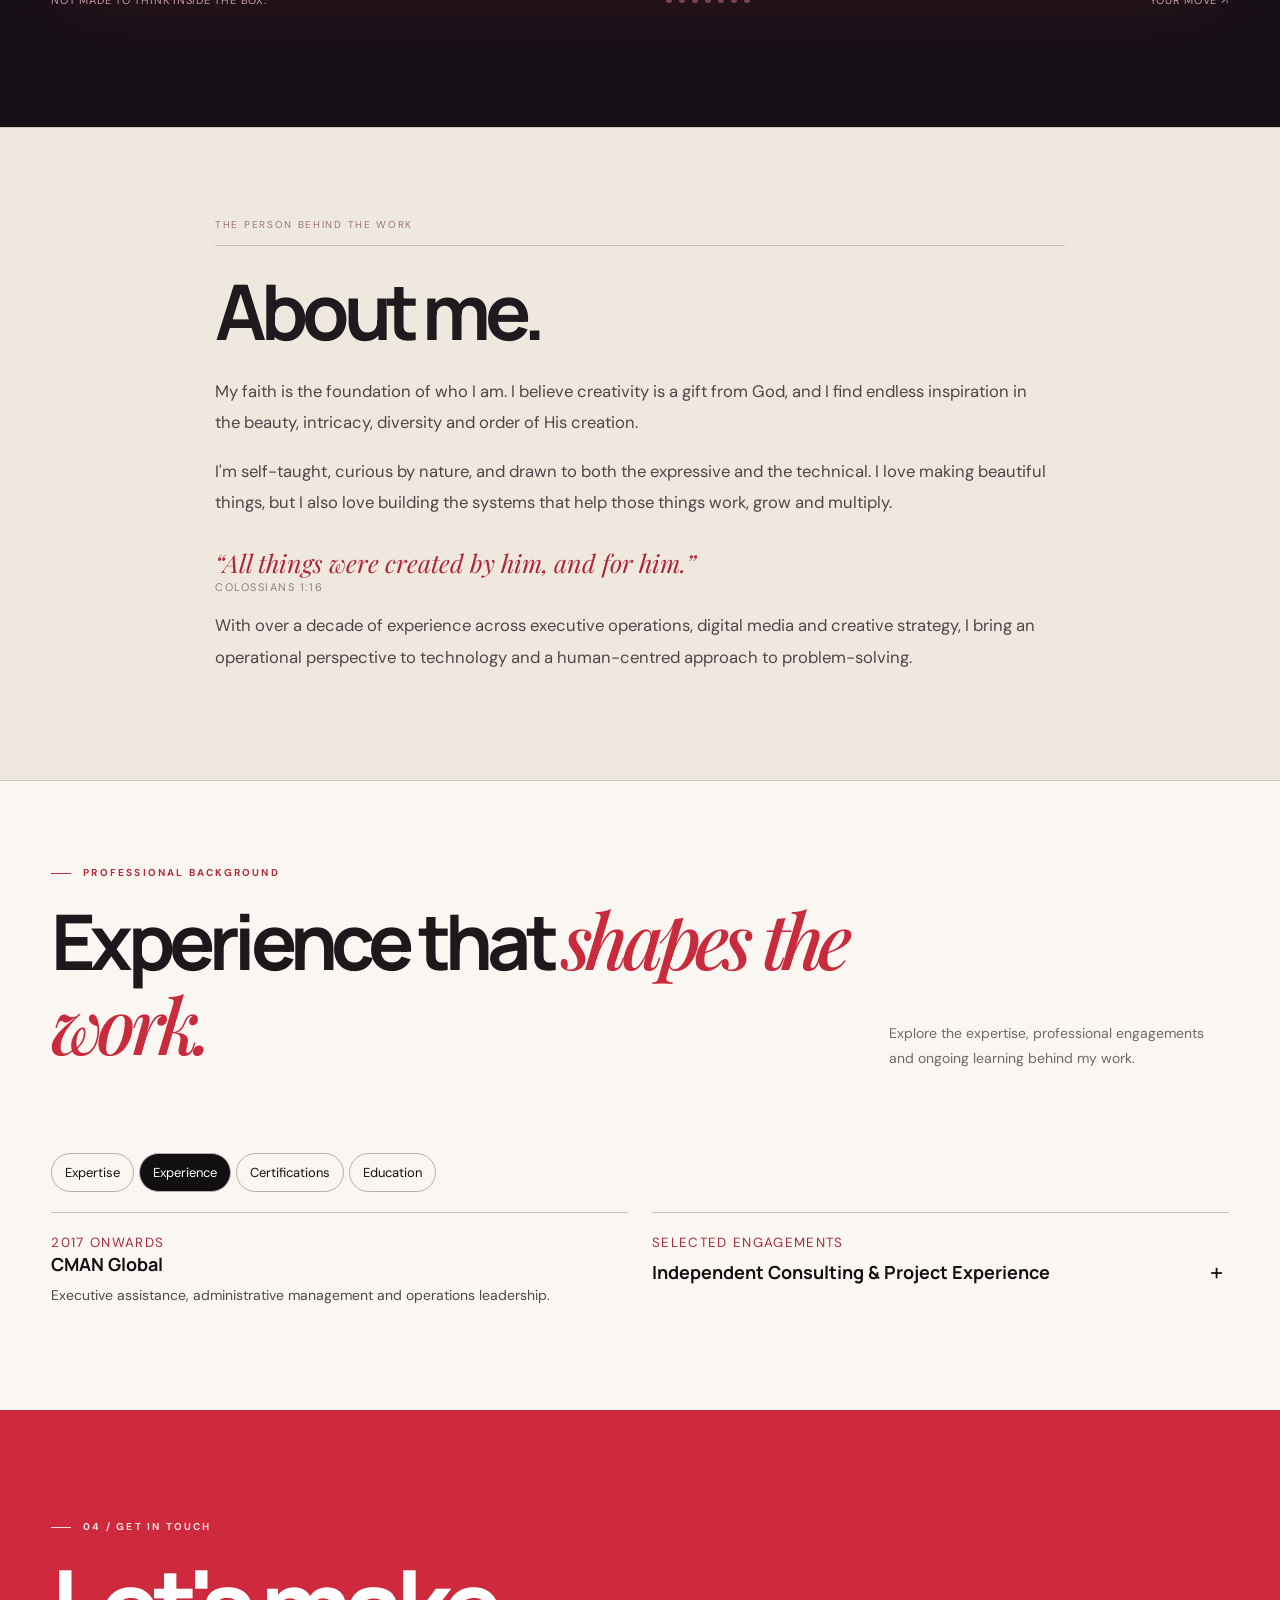
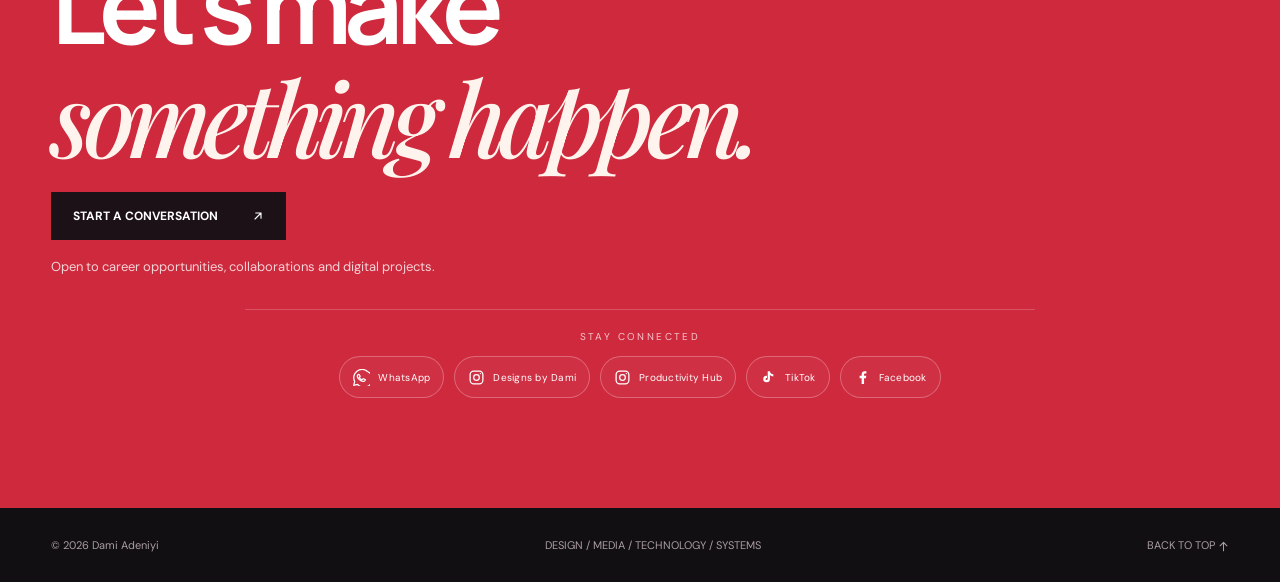
